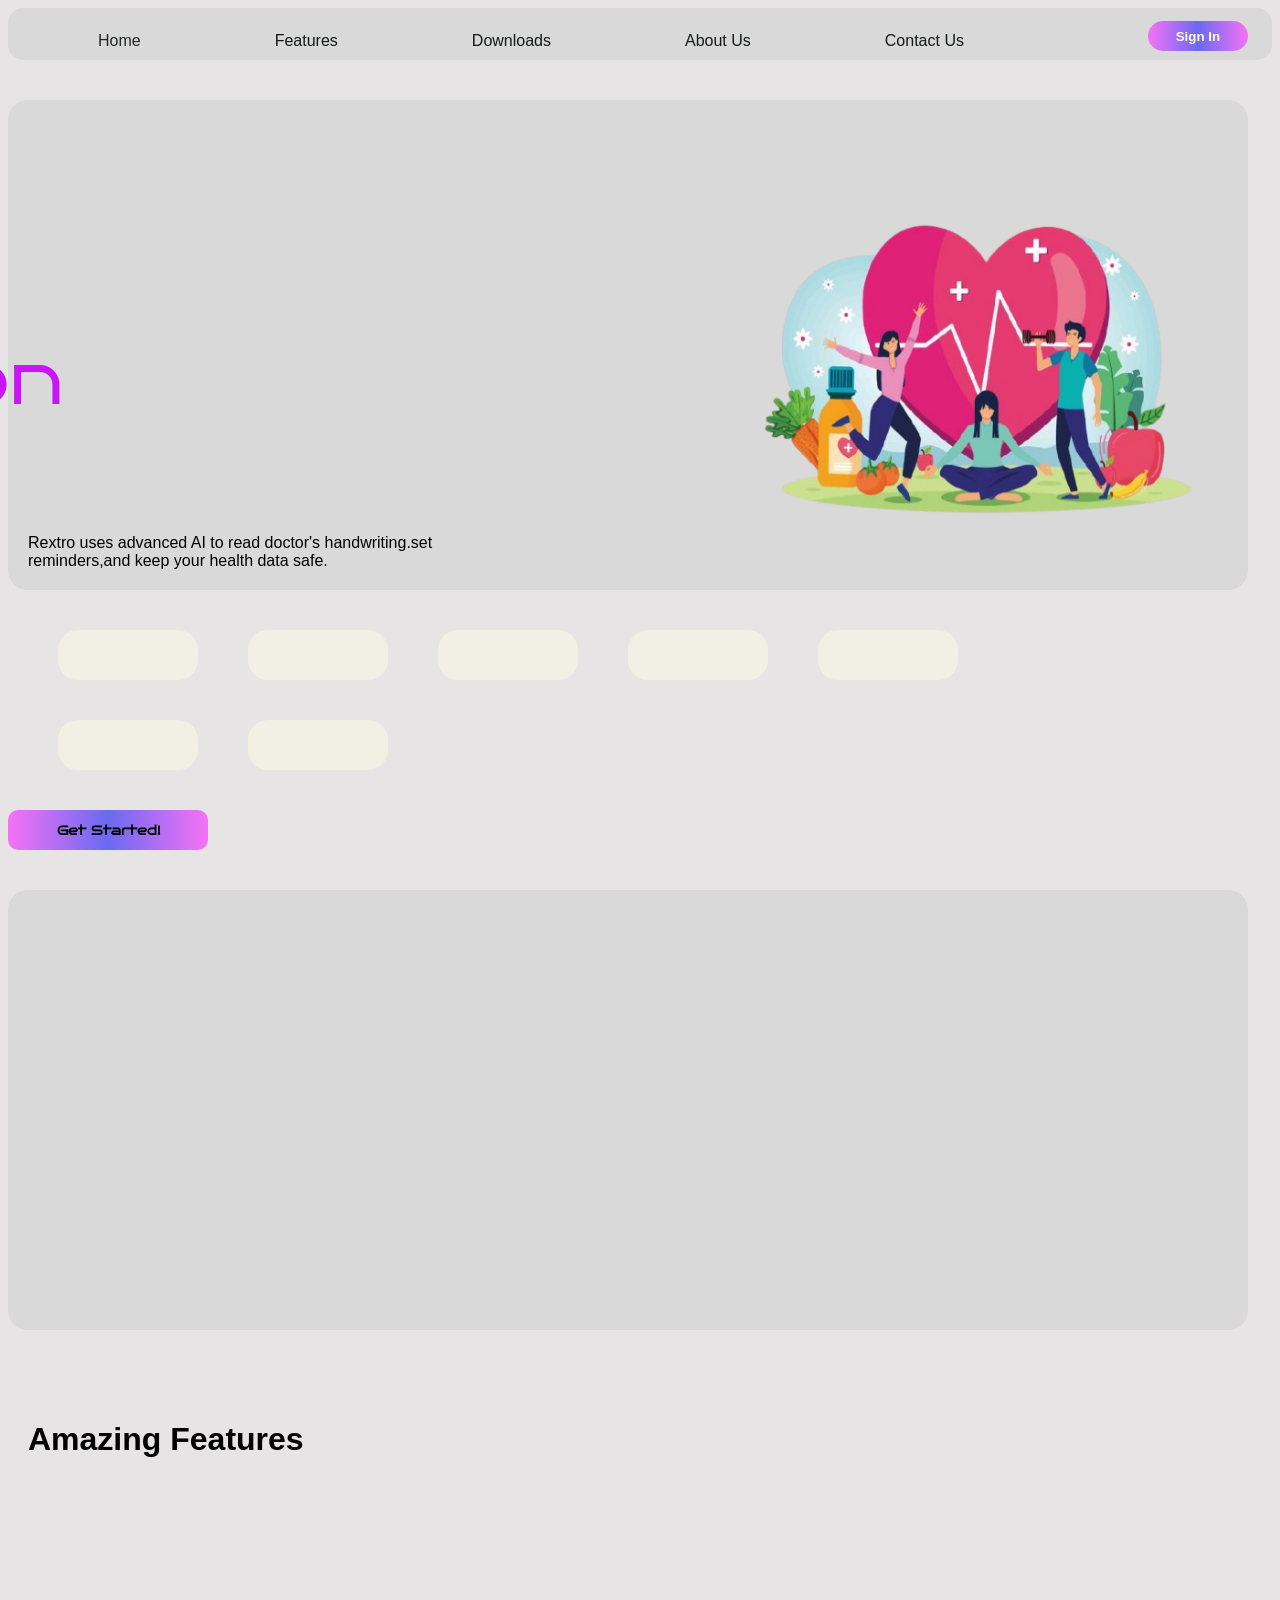
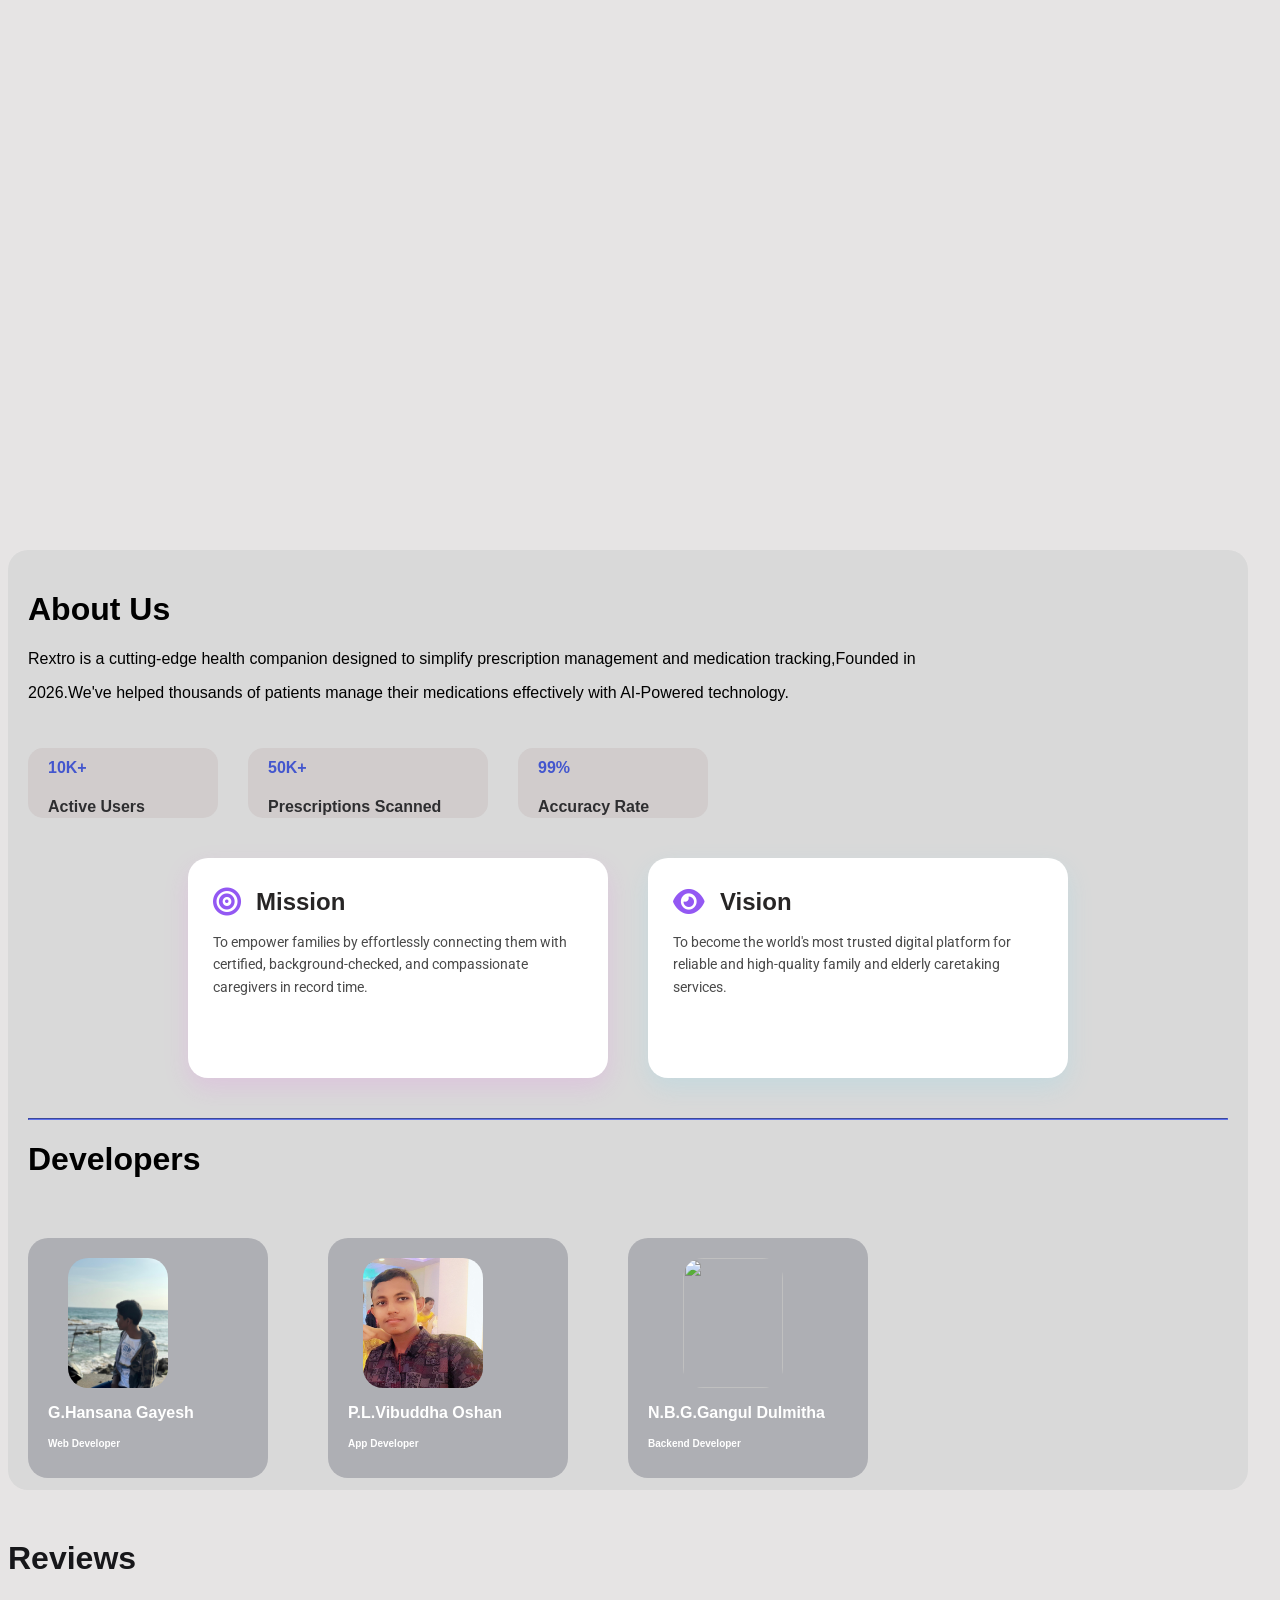
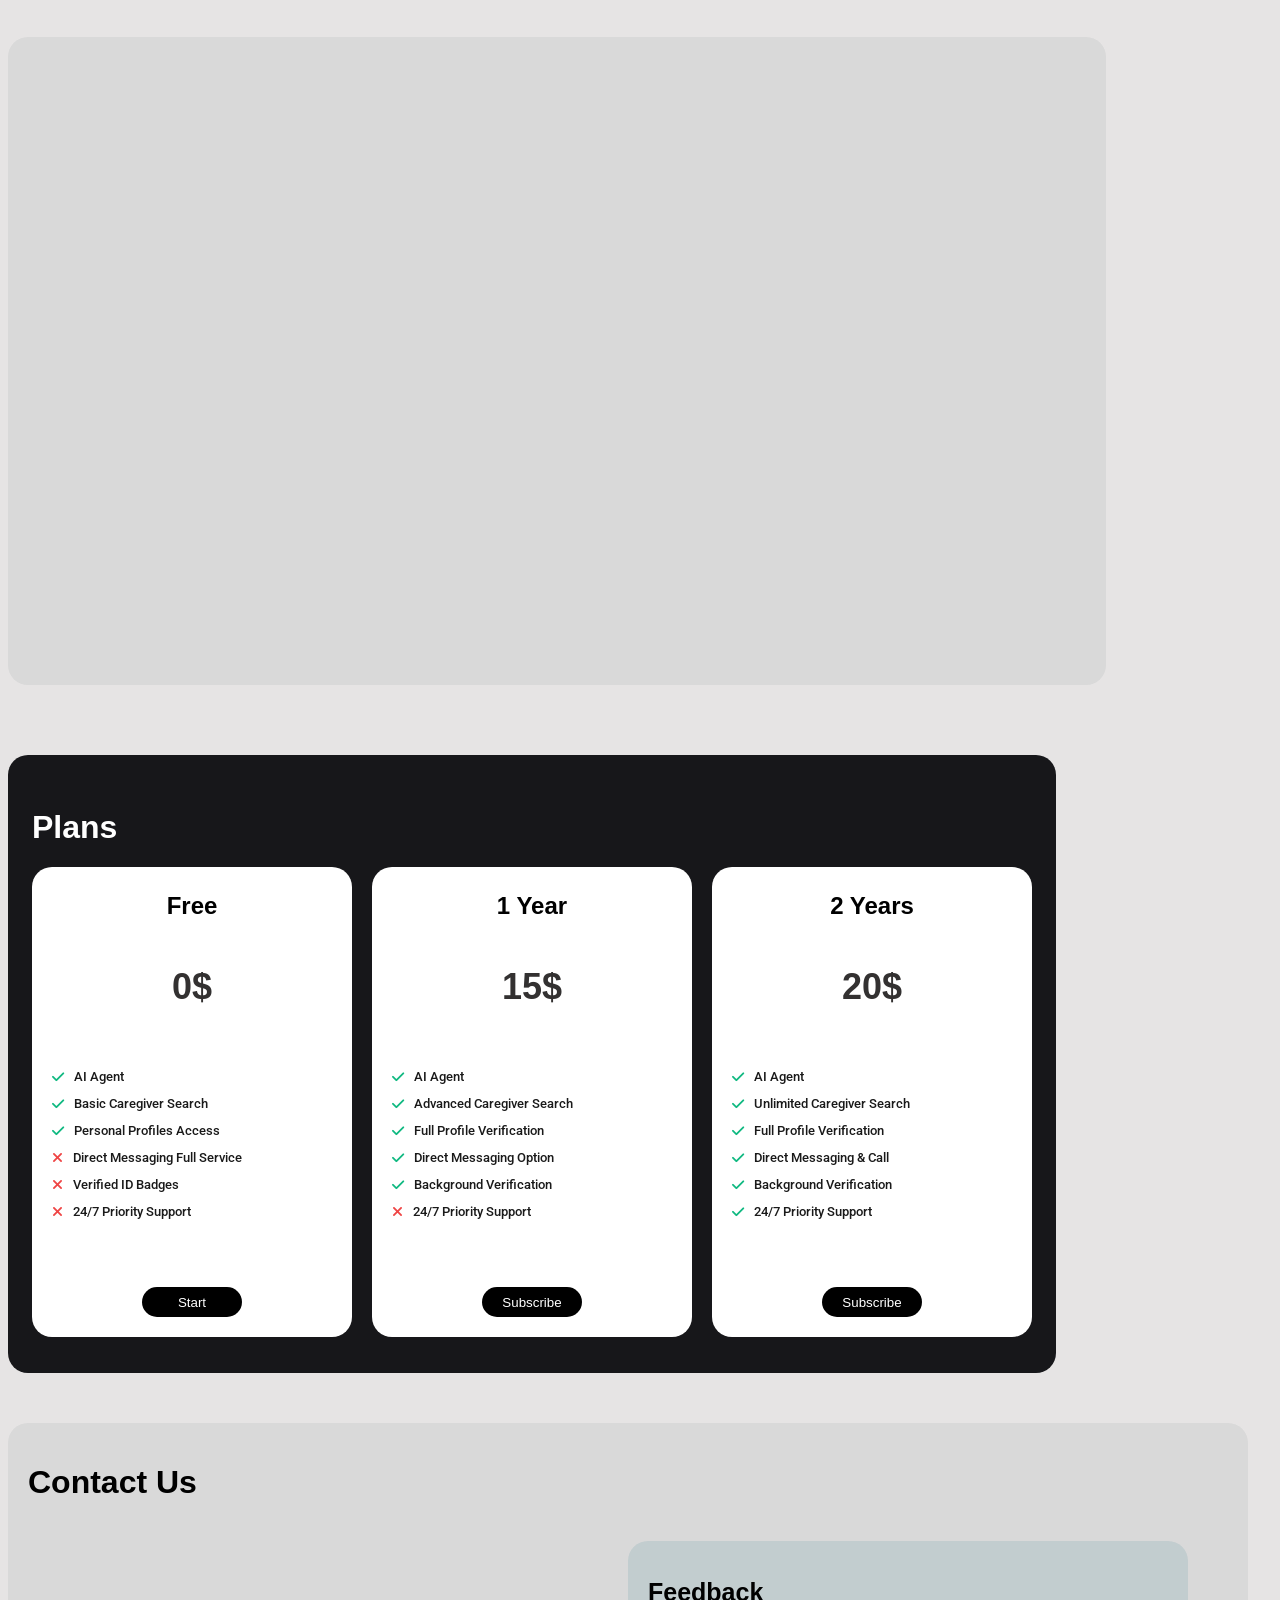
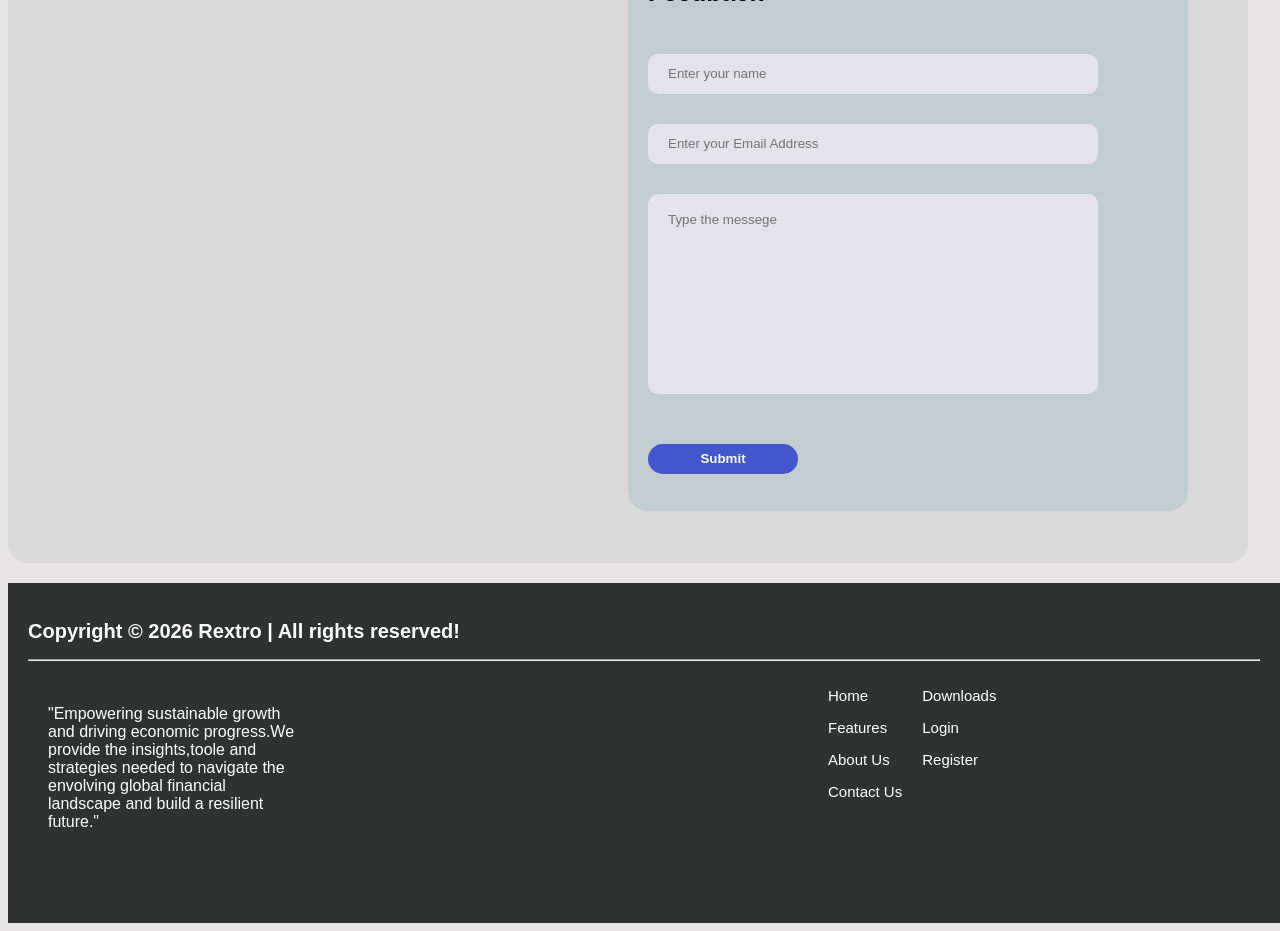
==== index.html @ 8ccaab75 "Add files via upload" ====
<html>
    <head>
        <link rel="preconnect" href="https://fonts.googleapis.com">
<link rel="preconnect" href="https://fonts.gstatic.com" crossorigin>
<link href="https://fonts.googleapis.com/css2?family=Bruno+Ace&display=swap" rel="stylesheet">
  <link href="https://fonts.googleapis.com/css2?family=Bruno+Ace&display=swap" rel="stylesheet">
    <link href="https://fonts.googleapis.com/css2?family=Oswald:wght@400;500;700&family=Roboto:wght@300;400;500;700&display=swap" rel="stylesheet">
    <link rel="stylesheet" href="https://cdnjs.cloudflare.com/ajax/libs/font-awesome/6.4.0/css/all.min.css">
        <link rel="stylesheet" href="style.css">
        <title>
            Rextro-Smart Health Companion
        </title>
        <body>
            <nav class="nav">
                <ul>
                    <a href="#" class="linki">Home</a>
                    <a href="#" class="link">Features</a>
                    <a href="#" class="link">Downloads</a>
                    <a href="#" class="link">About Us</a>
                    <a href="#" class="link">Contact Us</a>
                    <button class="btn">Sign In</button>
                </ul>
            </nav>
            <div class="bordiv">
            <div class="newdiv">
                <div class="textdiv">
                <h1 class="bruno"> Scan Your <span class="bruno-ace-regular">Prescription</span> Instantly!</h1>
                </div>
                
                <div class="underbruno">
                <p class="underbrunotxt">Rextro uses advanced AI to read doctor's handwriting.set reminders,and keep your health data safe.</p>
                </div>
                <img class="img"src="hero.png"></img>
            </div>
            </div>
            <div class="heropaddings1">
            <div class="pad1">
            </div>
            <div class="pad2">
            </div>
            <div class="pad3">
            </div>
            <div class="pad4">
            </div>
            <div class="pad5">
            </div>
            </div>
            <div class="heropaddings2">
            <div class="pad6">
            </div>
            <div class="pad7">
            </div>
            </div>
            <div class="getst">
                <button class="getbtn">Get Started!</button>
            </div>
            <div class="imgcarasoul">

            </div>
            <div class="amazingfeatures">
                <div class="amafh">
                <h1 class="amaf">Amazing Features</h1>
                </div>
<div class="leo1">
</div>
            </div>
            <div class="Aboutus">
                <div class="bout">
                <h1 class="about">About Us</h1>
                </div>
<div class="para">
    <p class="paraga">Rextro is a cutting-edge health companion designed to simplify prescription management and medication tracking,Founded in <p class="paragi">2026.We've helped thousands of patients manage their medications effectively with AI-Powered technology.</p></p>
</div>

<div class="seens">
<div class="seen1">
<p class="tenk">10K+</p>
<p class="actu">Active Users</p>
</div>
<div class="seen2">
<p class="tenk">50K+</p>
<p class="actu">Prescriptions Scanned</p>
</div>
<div class="seen3">
<p class="tenk">99%</p>
<p class="actu">Accuracy Rate</p>
</div>
</div>
 <div class="misandvis">
            <div class="mission">
                <div class="vsec">
                    <i class="fa-solid fa-bullseye mvis"></i>
                    <h2 class="misttxt">Mission</h2>
                </div>
                <p class="mdesc">To empower families by effortlessly connecting them with certified, background-checked, and compassionate caregivers in record time.</p>
            </div>
            <div class="vision">
                <div class="vsec">
                    <i class="fa-solid fa-eye mvis"></i>
                    <h2 class="visttxt">Vision</h2>
                </div>
                <p class="mdesc">To become the world's most trusted digital platform for reliable and high-quality family and elderly caretaking services.</p>
            </div>
        </div>
<hr class="hr">
<h1 class="developers">Developers</h1>
<div class="all">
<div class="dev1">

    <div class="divm1">
<img src="m2.jpg" class="mask1"></img>
<p class="p1">G.Hansana Gayesh</p>
<div class="subdiv">
<p class="p2">Web Developer</p>
</div>
    </div>

</div>

<div class="dev2">
        <div class="divm1">
<img src="m1.jpg" class="mask2"></img>
<p class="p1">P.L.Vibuddha Oshan</p>
<div class="subdiv">
<p class="p2">App Developer</p>
</div>
    </div>
</div>

<div class="dev3">
        <div class="divm1">
<img src="m3.jpg" class="mask3"></img>
<p class="p1">N.B.G.Gangul Dulmitha</p>
<div class="subdiv">
<p class="p2">Backend Developer</p>
</div>
    </div>
</div>
</div>

            </div>
              <h1 class="revtxt">Reviews</h1>
        <div class="reviewbox">

        </div>

        <div class="packagebox">
            <h1 class="plans">Plans</h1>
            <div class="divla">
                <div class="freediv">
                    <h2 class="ftxt">Free</h2>
                    <h3 class="doller">0$</h3>
                    <ul class="plist">
                     <li class="pitem"><i class="fa-solid fa-check flic okic"></i> AI Agent</li>
                        <li class="pitem"><i class="fa-solid fa-check flic okic"></i> Basic Caregiver Search</li>
                        <li class="pitem"><i class="fa-solid fa-check flic okic"></i> Personal Profiles Access</li>
                        <li class="pitem"><i class="fa-solid fa-xmark flic noic"></i> Direct Messaging Full Service</li>
                        <li class="pitem"><i class="fa-solid fa-xmark flic noic"></i> Verified ID Badges</li>
                        <li class="pitem"><i class="fa-solid fa-xmark flic noic"></i> 24/7 Priority Support</li>
                    </ul>
                    <div class="subbtdiv">
                        <button class="subscribe">Start</button>
                    </div>
                </div>

                <div class="freediv">
                    <h2 class="ftxt">1 Year</h2>
                    <h3 class="doller">15$</h3>
                    <ul class="plist">
                     <li class="pitem"><i class="fa-solid fa-check flic okic"></i> AI Agent</li>
                        <li class="pitem"><i class="fa-solid fa-check flic okic"></i> Advanced Caregiver Search</li>
                        <li class="pitem"><i class="fa-solid fa-check flic okic"></i> Full Profile Verification</li>
                        <li class="pitem"><i class="fa-solid fa-check flic okic"></i> Direct Messaging Option</li>
                        <li class="pitem"><i class="fa-solid fa-check flic okic"></i> Background Verification</li>
                        <li class="pitem"><i class="fa-solid fa-xmark flic noic"></i> 24/7 Priority Support</li>
                    </ul>
                    <div class="subbtdiv">
                        <button class="subscribe">Subscribe</button>
                    </div>
                </div>

                <div class="freediv">
                    <h2 class="ftxt">2 Years</h2>
                    <h3 class="doller">20$</h3>
                    <ul class="plist">
                     <li class="pitem"><i class="fa-solid fa-check flic okic"></i> AI Agent</li>
                        <li class="pitem"><i class="fa-solid fa-check flic okic"></i> Unlimited Caregiver Search</li>
                        <li class="pitem"><i class="fa-solid fa-check flic okic"></i> Full Profile Verification</li>
                        <li class="pitem"><i class="fa-solid fa-check flic okic"></i> Direct Messaging & Call</li>
                        <li class="pitem"><i class="fa-solid fa-check flic okic"></i> Background Verification</li>
                        <li class="pitem"><i class="fa-solid fa-check flic okic"></i> 24/7 Priority Support</li>
                    </ul>
                    <div class="subbtdiv">
                        <button class="subscribe">Subscribe</button>
                    </div>
                </div>
            </div>
        </div>
            <div class="contacts">
<h1 class="cont">Contact Us</h1>
<div class="feedback">
    <h1 class="fd">Feedback</h1>

<div class="inps">
    <div class="inp1div">
<input placeholder="Enter your name" type="name" class="inp1"></input>
    </div>
        <div class="inp1div">
<input placeholder="Enter your Email Address" type="email" class="inp1"></input>
    </div>
        <div class="inp2div">
<input placeholder="Type the messege" type="name" class="inp2"></input>
    </div>
    <div class="submitdiv">
    <button class="submit"type="submit">Submit</button>
    </div>
</div>
</div>


            </div>
            <div class="footer">

    <div class="copy">
        <h2 class="none">Copyright &copy; 2026 Rextro | All rights reserved!</h2>
    </div>
    <hr class="hr2"></hr>
    <div class="underhr">
        <p class="lolp">"Empowering sustainable growth and driving economic progress.We provide the insights,toole and strategies needed to navigate the envolving global financial landscape and build a resilient future."</p>
    </div>







    <div class="footlinks">
        <div class="sec1">
        <a href="#" class="l1">Home</a>
        <a href="#" class="l1">Features</a>
        <a href="#" class="l1">About Us</a>
        <a href="#" class="l1">Contact Us</a>
        </div>
        <div class="sec2">
        <a href="#" class="l1">Downloads</a>
        <a href="#" class="l1">Login</a>
        <a href="#" class="l1">Register</a>
        </div>
    </div>
</div>
        </body>
---- style.css ----
body{
    background-color:#E6E4E4;
}
.link{
    text-decoration: none;
    margin-right: 130px;
    color: rgb(22, 24, 24);
    font-weight: normal;
  font-family: "ABeeZee", sans-serif;
  font-weight: 400;
  font-style: normal;
      
}
.linki{
    text-decoration: none;
    margin-left: 50px;
    margin-right: 130px;
    color: rgb(36, 37, 37);
    font-weight: normal;
  font-family: "ABeeZee", sans-serif;
  font-weight: 400;
  font-style: normal;

    
}
.nav{
    background-color:#D9D9D9;
    height: 50px;
    padding-top: 2px;
    border-radius: 15px;

}
.btn{
    background: linear-gradient(to right,rgb(245, 114, 245),rgb(106, 106, 241),rgb(245, 114, 245));
    border: none;
    width: 100px;
    height: 30px;
    margin-left: 50px;
    color: white;
    font-weight: bolder;
   border-radius: 20px;
   position: relative;
   bottom: 5px;
   cursor: pointer;
}
.newdiv{
    padding: 20px;
    width: 1200px;
    height: 450px;
    background-color:#D9D9D9;
    place-items: center;
    margin-top: 40px;
    border-radius: 20px;
}
.bordiv{
    place-items: center;
}
.textdiv{
    width: 150px;
    position: relative;
    right: 500px;
}
.img{
    width:500px;
    height:450px;
    margin-left:700px;
position: relative;
bottom: 500px;
}
.bruno{
  font-family: "Bruno Ace", sans-serif;
  font-weight: 400;
  font-style: normal;
    font-size: 70px;
    color: rgb(31, 32, 32);
}
.bruno-ace-regular {
  font-family: "Bruno Ace", sans-serif;
  font-weight: 400;
  font-style: normal;
 color: rgb(202, 22, 247);
}
.underbruno{
    width: 500px;
    height: 50px;
    margin-right: 650px;
    margin-bottom: 40px;
}
.underbrunotxt{
  font-family: "AR One Sans", sans-serif;
  font-optical-sizing: auto;
  font-style : normal;
  font-variation-settings:
    "ARRR" 10;
    position: relative;
    bottom: 20px;
}

.pad1{
    padding: 20px;
    width: 100px;
    height: 10px;
    background-color: #F2F0E5;
    margin-top: 40px;
    margin-left:50px ;
    border-radius: 20px;
    place-items: center;
}
.pad2{
    padding: 20px;
    width: 100px;
    height: 10px;
    background-color: #F2F0E5;
    margin-top: 40px;
    margin-left:50px ;
    border-radius: 20px;
    place-items: center;
}
.pad3{
    padding: 20px;
    width: 100px;
    height: 10px;
    background-color: #F2F0E5;
    margin-top: 40px;
    margin-left:50px ;
    border-radius: 20px;
    place-items: center;
}
.pad4{
    padding: 20px;
    width: 100px;
    height: 10px;
    background-color: #F2F0E5;
    margin-top: 40px;
    margin-left:50px ;
    border-radius: 20px;
    place-items: center;
}
.pad5{
    padding: 20px;
    width: 100px;
    height: 10px;
    background-color: #F2F0E5;
    margin-top: 40px;
    margin-left:50px ;
    border-radius: 20px;
    place-items: center;
}
.pad6{
    padding: 20px;
    width: 100px;
    height: 10px;
    background-color: #F2F0E5;
    margin-top: 40px;
    margin-left:50px ;
    border-radius: 20px;
    place-items: center;
}
.pad7{
    padding: 20px;
    width: 100px;
    height: 10px;
    background-color: #F2F0E5;
    margin-top: 40px;
    margin-left:50px ;
    border-radius: 20px;
    place-items: center;
}
.heropaddings1{
    display: flex;
    flex-direction: row;
    place-self: center;
}
.heropaddings2{
    place-self: center;
    display: flex;
    flex-direction: row;
}
.getst{
    place-self: center;
}
.getbtn{
    font-family:"Bruno Ace", sans-serif;
    color: black;
    background: linear-gradient(to right,rgb(245, 114, 245),rgb(106, 106, 241),rgb(245, 114, 245));
    border: none;
    width: 200px;
    height: 40px;
    margin-top: 40px;
    border-radius: 10px;
    font-weight: bold;

}
.imgcarasoul{
    padding: 20px;
    width: 1200px;
    height:400px;
    background-color: #D9D9D9;
    border-radius: 20px;
    place-self: center;
    margin-top: 40px;
}
.amazingfeatures{
    padding:20px;
    width:1200px;
    height:680px;
    background-color: none;
    border-radius: 20px;
    place-self: center;
    margin-top: 50px;
}
.amaf{
  font-family: "Bebas Neue", sans-serif;
  font-weight: 400;
  font-style: normal;
  font-weight: bolder;
}
.amafh{
    place-self: center;
}
.f1{
width:430px;
height: 250px;
margin-bottom: 60px;
}
.f2{
width:430px;
height: 250px;
margin-bottom: 60px;
}
.f3{
width:430px;
height: 250px;
margin-bottom: 60px;
}
.f4{
width:430px;
height: 250px;
}
.f5{
width:430px;
height: 250px;
}
.f6{
width:430px;
height: 250px;
}
.leo1{
    place-self: center;
    display: flex;
    flex-direction: row;
}
.leo2{
    place-self: center;
    display: flex;
    flex-direction: row;
}
.AboutUs{
    padding: 20px;
    width: 1200px;
    height:900px;
    background-color: #D9D9D9;
    border-radius: 20px;
    margin-top: 50px;
    place-self: center;
}
.about{
  font-family: "Bebas Neue", sans-serif;
  font-weight: 400;
  font-style: normal;
  font-weight: bolder;
}
.bout{
    place-self: center;
    
}
.para{
    width: 900px;
    place-self: center;
}
.paraga{
      font-family: "AR One Sans", sans-serif;
  font-optical-sizing: auto;
  font-style : normal;
  font-variation-settings:
    "ARRR" 10;
}
.paragi{
    place-self: center;
          font-family: "AR One Sans", sans-serif;
  font-optical-sizing: auto;
  font-style : normal;
  font-variation-settings:
    "ARRR" 10;

}
.seen1{
    padding: 20px;
    width: 150px;
    height: 30px;
    background-color: #d1cccc;
    margin-top: 30px;
    border-radius: 15px;
}
.seen2{
    padding: 20px;
    width: 200px;
    height: 30px;
    background-color: #d1cccc;
    margin-top: 30px;
    border-radius: 15px;
}
.seen3{
    padding: 20px;
    width: 150px;
    height: 30px;
    background-color: #d1cccc;
    margin-top: 30px;
    border-radius: 15px;
}
.seens{
    place-self: center;
    display: flex;
    flex-direction: row;
    gap: 30px;
}
.tenk{
color: #4356cE;
  font-family: "Geologica", sans-serif;
  font-optical-sizing: auto;
  font-weight:bolder;
  place-self: center;
  position: relative;
  bottom: 25px;
}
.actu{
    color: #2e2e30;
  font-family: "Geologica", sans-serif;
  font-optical-sizing: auto;
  font-weight:bolder;
  place-self: center;
  position: relative;
  bottom: 20px;
}
.hr{
    margin-top: 40px;
    border-color: #5e71ec;
}
.developers{
    place-self: center;
        place-self: center;
          font-family: "AR One Sans", sans-serif;
  font-optical-sizing: auto;
  font-style : normal;
  font-variation-settings:
    "ARRR" 10;
}
.dev1{
    padding: 20px;
    width: 200px;
    height: 200px;
    background-color: #aeafb4 ;
    border-radius: 20px;
}
.dev2{
    padding: 20px;
    width: 200px;
    height: 200px;
    background-color: #aeafb4 ;
    border-radius: 20px;
}
.dev3{
    padding: 20px;
    width: 200px;
    height: 200px;
    background-color: #aeafb4 ;
    border-radius: 20px;
}
.all{
    gap: 60px;
    place-self: center;
    display: flex;
    flex-direction: row;
    margin-top: 60px;
}

.contacts{
    padding: 20px;
    width: 1200px;
    height: 700px;
    background-color: #D9D9D9;
    margin-top: 50px;
    place-self: center;
    border-radius: 20px;
}
.cont{
  font-family: "Bebas Neue", sans-serif;
  font-weight: 400;
  font-style: normal;
  font-weight: bolder;
  place-self: center;
}
.feedback{
    padding: 20px;
    width: 520px;
    height:530px;
    background-color: #c2cdcf;
    margin-top: 40px;
    margin-left: 600px;
    border-radius: 20px;
}
.fd{
    font-family: "Geologica", sans-serif;
  font-weight: 200;
  font-style: normal;
  font-weight: bolder;
  place-self: center;  
  font-size: 25px;
}
.inp1{
    border: none;
    width: 450px;
    height: 40px;
    background-color: #e3e3e9;
    border-radius: 10px;
    padding-left: 20px;
    margin-top: 30px;
}
.inp1div{
    place-self: center;
}
.inp2{
    border: none;
    width: 450px;
    height: 200px;
    background-color: #e3e3e9;
    border-radius: 10px;
    padding-left: 20px;
    margin-top: 30px;
    padding-bottom: 150px;
}
.inp2div{
    place-self: center;
}
.inps{
    gap: 30px;
}
.submit{
    background-color: #4356cE;
    border-radius: 20px;
    width: 150px;
    height: 30px;
    color: white;
    font-weight: bolder;
    place-self: center;
    border: none;
    cursor: pointer;
}
.submitdiv{
    place-self: center;
    margin-top:50px ;
}
.mask1{
    width: 100px;
    height: 130px;
    place-self: center;
    border-radius: 20px;
    margin-left: 20px;
}
.mask2{
    width: 120px;
    height: 130px;
    place-self: center;
    border-radius: 20px;
    margin-left: 15px;
}
.mask3{
    width: 100px;
    height: 130px;
    place-self: center;
    border-radius: 20px;
    margin-left: 35px;
}
.divm1{
    place-self: center;
}
.subdiv{
    place-self: center;
}
.p1{
      font-family: "Bebas Neue", sans-serif;
  font-weight: 400;
  font-style: normal;
  font-weight: bolder;
  place-self: center;
}
.p2{
      font-family: "Bebas Neue", sans-serif;
  font-weight: 400;
  font-style: normal;
  font-weight: bolder;
  place-self: center;
  font-size: 10px;
}
.footer{
    padding: 20px;
    width: 97.5%;
    margin-top: 20px;
    height: 300px;
    background-color: #303131;
    
}
.none{
    color: white;
      font-family: "Inter", sans-serif;
  font-optical-sizing: auto;
  font-weight: bold;
  font-size: 20px;
}
.all{
    font-style: italic;
        color: white;
      font-family: "Inter", sans-serif;
  font-optical-sizing: auto;
  font-weight: bold;
}
.copy{
    place-self: center;
}
.hr2{
    color: white;
}
.underhr{
    padding: 20px;
    width: 250px;
}
.lolp{
         font-family: "Inter", sans-serif;
  font-optical-sizing: auto;
  color: #FFFF; 

}
.footlinks{
    display: flex;
    flex-direction: row;
    gap: 20px;
    margin-left: 800px;
    position: relative;
    bottom: 180px;
}
.sec1{
    display: flex;
    flex-direction: column;
    gap: 15px;
}
.sec2{
    display: flex;
    flex-direction: column;
    gap: 15px;
}
.l1{
    color: #FFFF;
             font-family: "Inter", sans-serif;
  font-optical-sizing: auto;
  font-size: 15px;
  text-decoration: none;
}
.revtxt{
              font-family: "AR One Sans", sans-serif;
  font-optical-sizing: auto;
  font-style : normal;
  font-variation-settings:
    "ARRR" 10;
    color:rgb(23, 23, 26);
    place-self: center;
    margin-top: 50px;
}
.reviewbox{  
     padding: 20px;
    width: 1050px;
    height: 600px;
     background-color:#D9D9D9;
    place-self: center;
    border-radius: 20px;
       border: 4px solid transparent; 
           animation: rotateBorder 4s linear infinite;
           margin-top: 60px;
}
.packagebox{
    padding: 20px;
    width: 1000px;
    height: 570px;
    background-color: rgb(23, 23, 26); 
    place-self: center;
    border-radius: 20px;
    border: 4px solid transparent; 
    animation: rotateBorder 4s linear infinite;
    margin-top: 70px;
}
.plans{
                  font-family: "AR One Sans", sans-serif;
  font-optical-sizing: auto;
  font-style : normal;
  font-variation-settings:
    "ARRR" 10;
    color:  rgb(255, 255, 255);
    place-self: center;
    margin-top: 30px;
}
.freediv{
    padding: 20px;
    width: 300px;
    height: 430px;
    background-color:white;
    border-radius: 20px;
    display: flex;
    flex-direction: column;
    justify-content: space-between;
}
.divla{
    display: flex;
    flex-direction: row;
    gap: 20px;
}
.ftxt{
    place-self: center;
    color: black;
                      font-family: "Antonio", sans-serif;
  font-optical-sizing: auto;
  font-style : normal;
  font-variation-settings:
    "ARRR" 10;
    margin: 5px 0;
}
.doller{
        place-self: center;
    color: rgb(51, 49, 49);
                      font-family: "Antonio", sans-serif;
  font-optical-sizing: auto;
  font-style : normal;
  font-variation-settings:
    "ARRR" 10;
    font-size: 36px;
    margin: 5px 0 15px 0;
}

/* --- New Short Classes (Max 4 chars) for Pricing Features --- */
.plist{
    list-style: none;
    padding: 0;
    margin: 10px 0;
}
.pitem{
    font-family: "Roboto", sans-serif;
    font-size: 13px;
    color: #1a1a1a;
    margin-bottom: 12px;
    display: flex;
    align-items: center;
    font-weight: 500;
}
.flic{
    margin-right: 10px;
    font-size: 14px;
}
.okic{
    color: #10b981;
}
.noic{
    color: #ef4444;
}

.subscribe{
    background-color: black;
    border-radius: 20px;
    width: 100px;
    height: 30px;
    border: none;
    color: white;
    cursor: pointer;
    font-family: "Antonio", sans-serif;
  font-optical-sizing: auto;
  font-style : normal;
  font-variation-settings:
    "ARRR" 10;
}
.subbtdiv{
    place-self: center;
    margin-top: 10px;
}
.misttxt{
          font-family: "AR One Sans", sans-serif;
  font-optical-sizing: auto;
  font-style : normal;
  font-variation-settings:
    "ARRR" 10;
    color:  rgb(39, 37, 37);
    margin: 0;
}
.misandvis{
    place-self: center;
    margin-top: 40px;
    display: flex;
    flex-direction: row;
    gap: 40px;
    justify-content: center;
}
.mission{
    padding: 30px 25px;
    width: 420px;
    min-height: 220px;
    background-color: white;
    border-radius: 20px;
    box-shadow: 0 10px 25px rgba(235, 122, 233, 0.2);
    box-sizing: border-box;
}
.vision{
    padding: 30px 25px;
    width: 420px;
    min-height: 220px;
    background-color: white;
    border-radius: 20px;
    box-shadow: 0 10px 25px rgba(118, 218, 243, 0.2);
    box-sizing: border-box;
}
.visttxt{
          font-family: "AR One Sans", sans-serif;
  font-optical-sizing: auto;
  font-style : normal;
  font-variation-settings:
    "ARRR" 10;
    color: rgb(39, 37, 37);
    margin: 0;
}

/* --- New Short Classes (Max 4 chars) for Mission/Vision --- */
.vsec{
    display: flex;
    align-items: center;
    gap: 15px;
    margin-bottom: 15px;
}
.mvis{
    font-size: 28px;
    color: #9358f3;
}
.mdesc{
    font-family: "Roboto", sans-serif;
    color: #4a4a4a;
    font-size: 14px;
    line-height: 1.6;
    margin: 0;
}
.mainc {
    display: flex;
    justify-content: center;
    align-items: center;
    min-height: 80vh;
    padding: 20px;
}

.logc, .regc {
    background: #ffffff;
    padding: 40px;
    width: 400px;
    border-radius: 20px;
    box-shadow: 0 10px 30px rgba(0,0,0,0.1);
    text-align: center;
}

.titl {
    font-family: "Bruno Ace", sans-serif;
    font-size: 28px;
    color: #222;
    margin-bottom: 5px;
}

.subt {
    font-family: "Roboto", sans-serif;
    color: #666;
    margin-bottom: 25px;
    font-size: 14px;
}

.inpg {
    display: flex;
    align-items: center;
    background: #f0f2f5;
    border-radius: 10px;
    margin-bottom: 15px;
    padding: 0 15px;
    border: 1px solid #ddd;
}

.ico {
    color: #888;
    margin-right: 10px;
    font-size: 14px;
}

.inpg input {
    width: 100%;
    padding: 12px 0;
    border: none;
    background: transparent;
    outline: none;
    font-family: "Roboto", sans-serif;
    font-size: 14px;
}

.lbtn, .rbtn {
    width: 100%;
    background: linear-gradient(to right, rgb(245, 114, 245), rgb(106, 106, 241));
    border: none;
    padding: 12px;
    color: white;
    font-weight: bold;
    border-radius: 20px;
    cursor: pointer;
    font-size: 16px;
    margin-top: 10px;
}

.divr {
    margin-top: 15px;
    font-family: "Roboto", sans-serif;
    font-size: 14px;
}

.lnk {
    color: rgb(106, 106, 241);
    text-decoration: none;
    font-weight: bold;
}

.orln {
    display: flex;
    align-items: center;
    margin: 20px 0;
    color: #888;
    font-size: 14px;
}

.orln hr {
    flex: 1;
    border: 0;
    border-top: 1px solid #ddd;
}

.orln span {
    padding: 0 10px;
}

.socb {
    display: flex;
    flex-direction: column;
    gap: 10px;
}

.sbtn {
    width: 100%;
    padding: 10px;
    border: 1px solid #ddd;
    border-radius: 20px;
    background: white;
    cursor: pointer;
    font-weight: bold;
    font-family: "Roboto", sans-serif;
    display: flex;
    align-items: center;
    justify-content: center;
    gap: 10px;
    transition: 0.3s;
}

.sbtn:hover {
    background: #f5f5f5;
}

.sbtn i {
    font-size: 18px;
}
/* ========================================= */
/* RESPONSIVE NAVIGATION & MOBILE STYLES */
/* ========================================= */
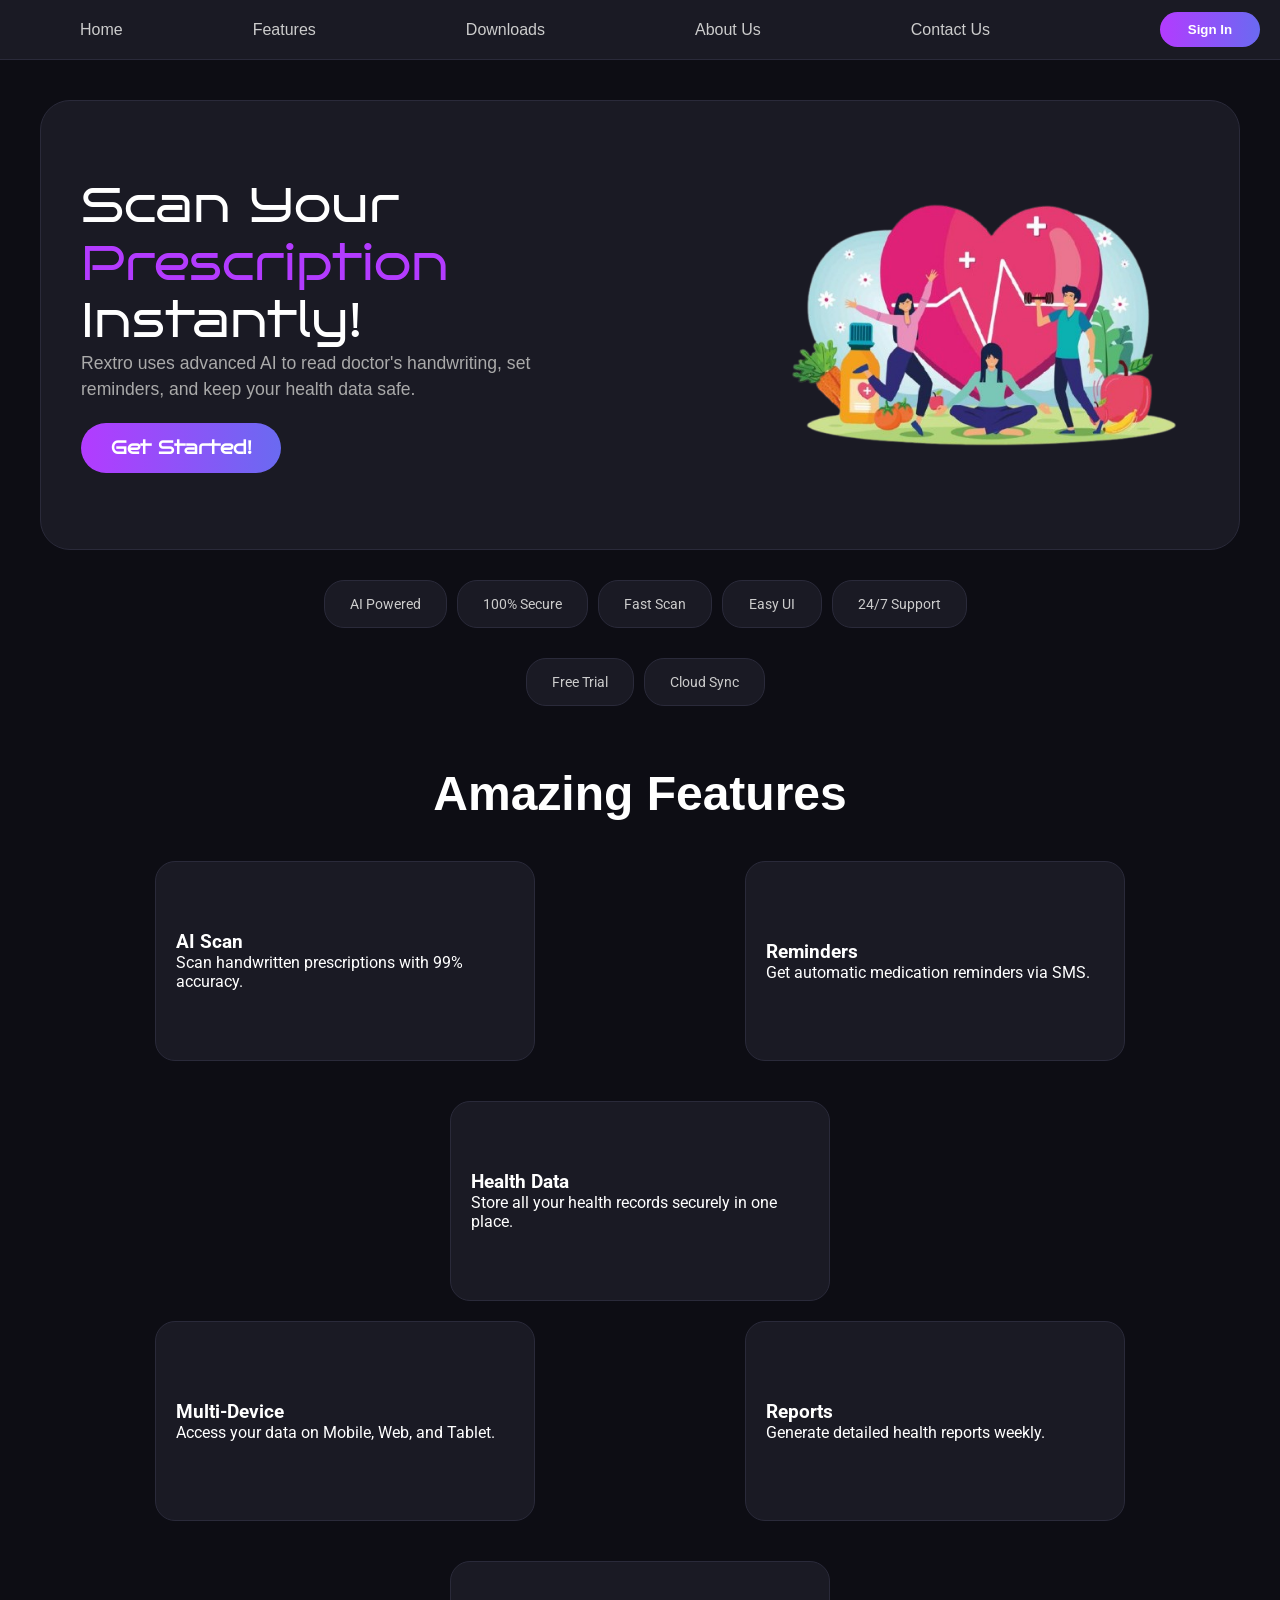
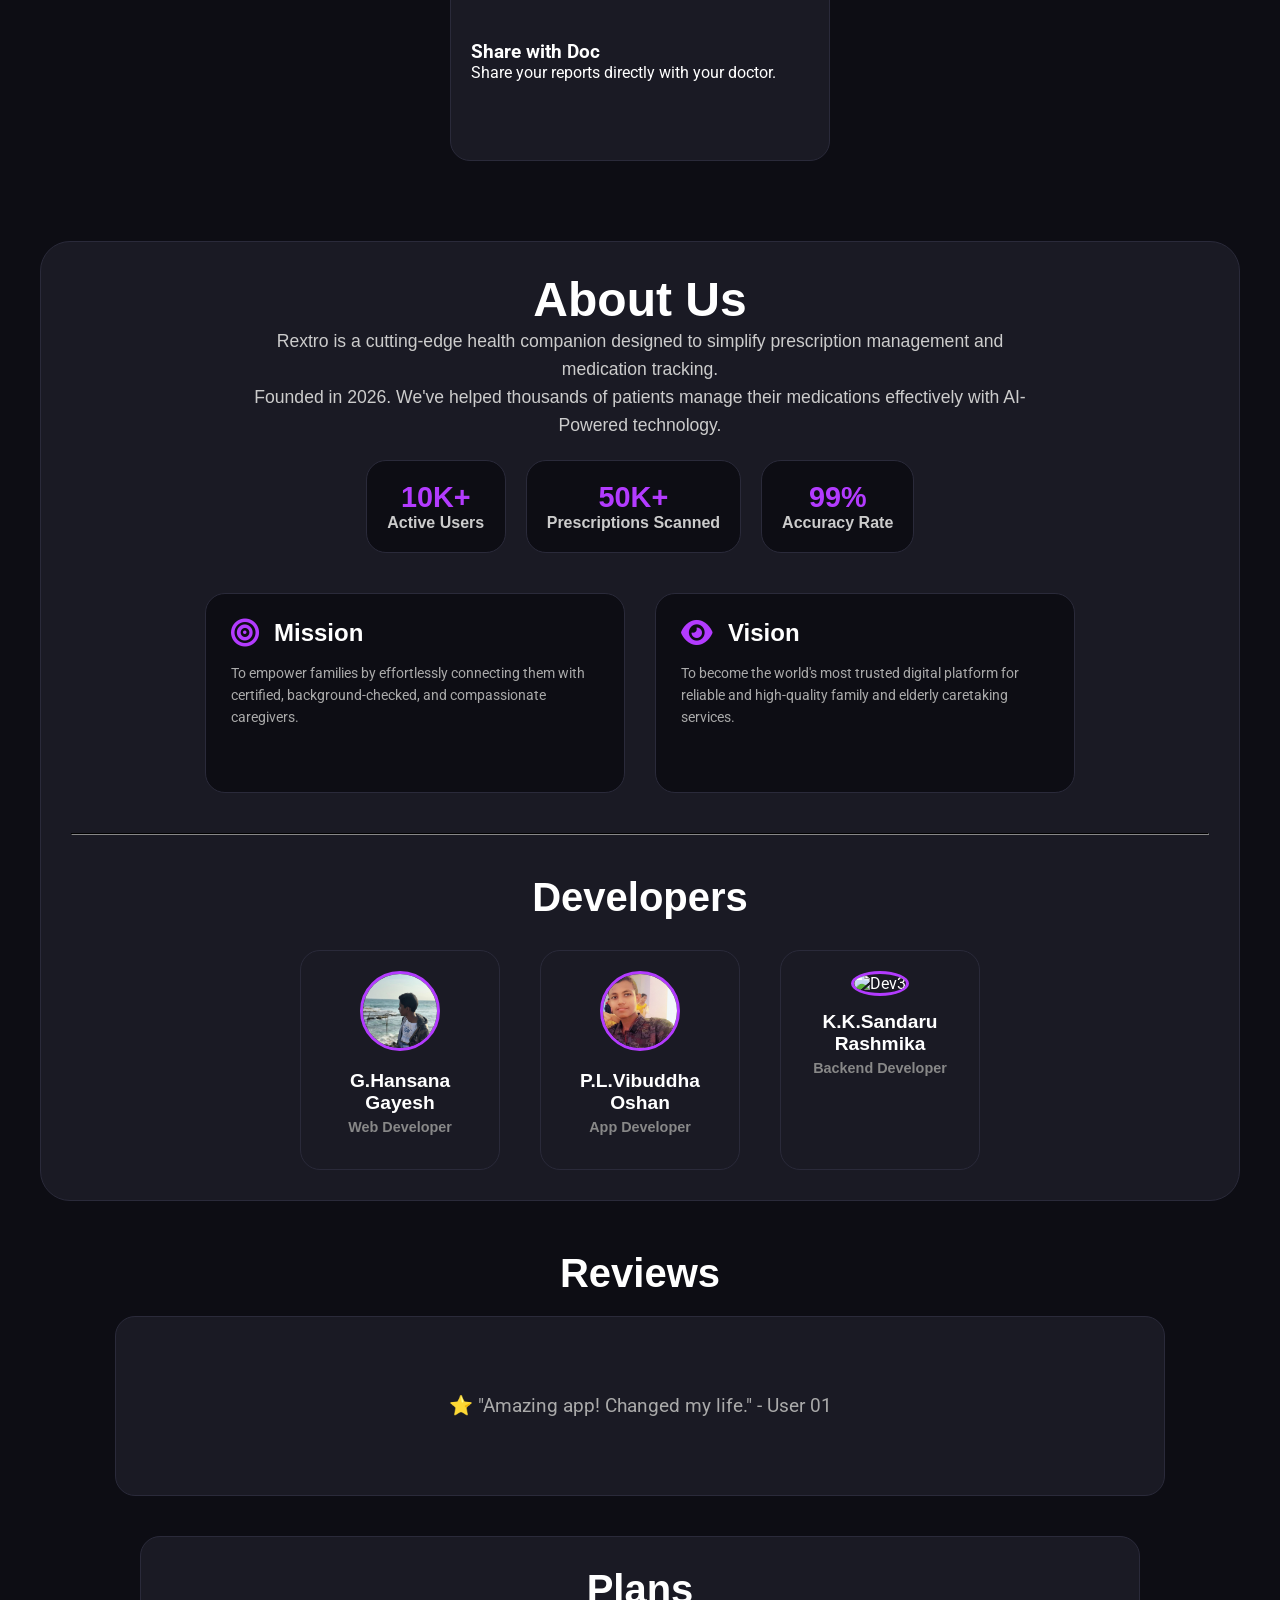
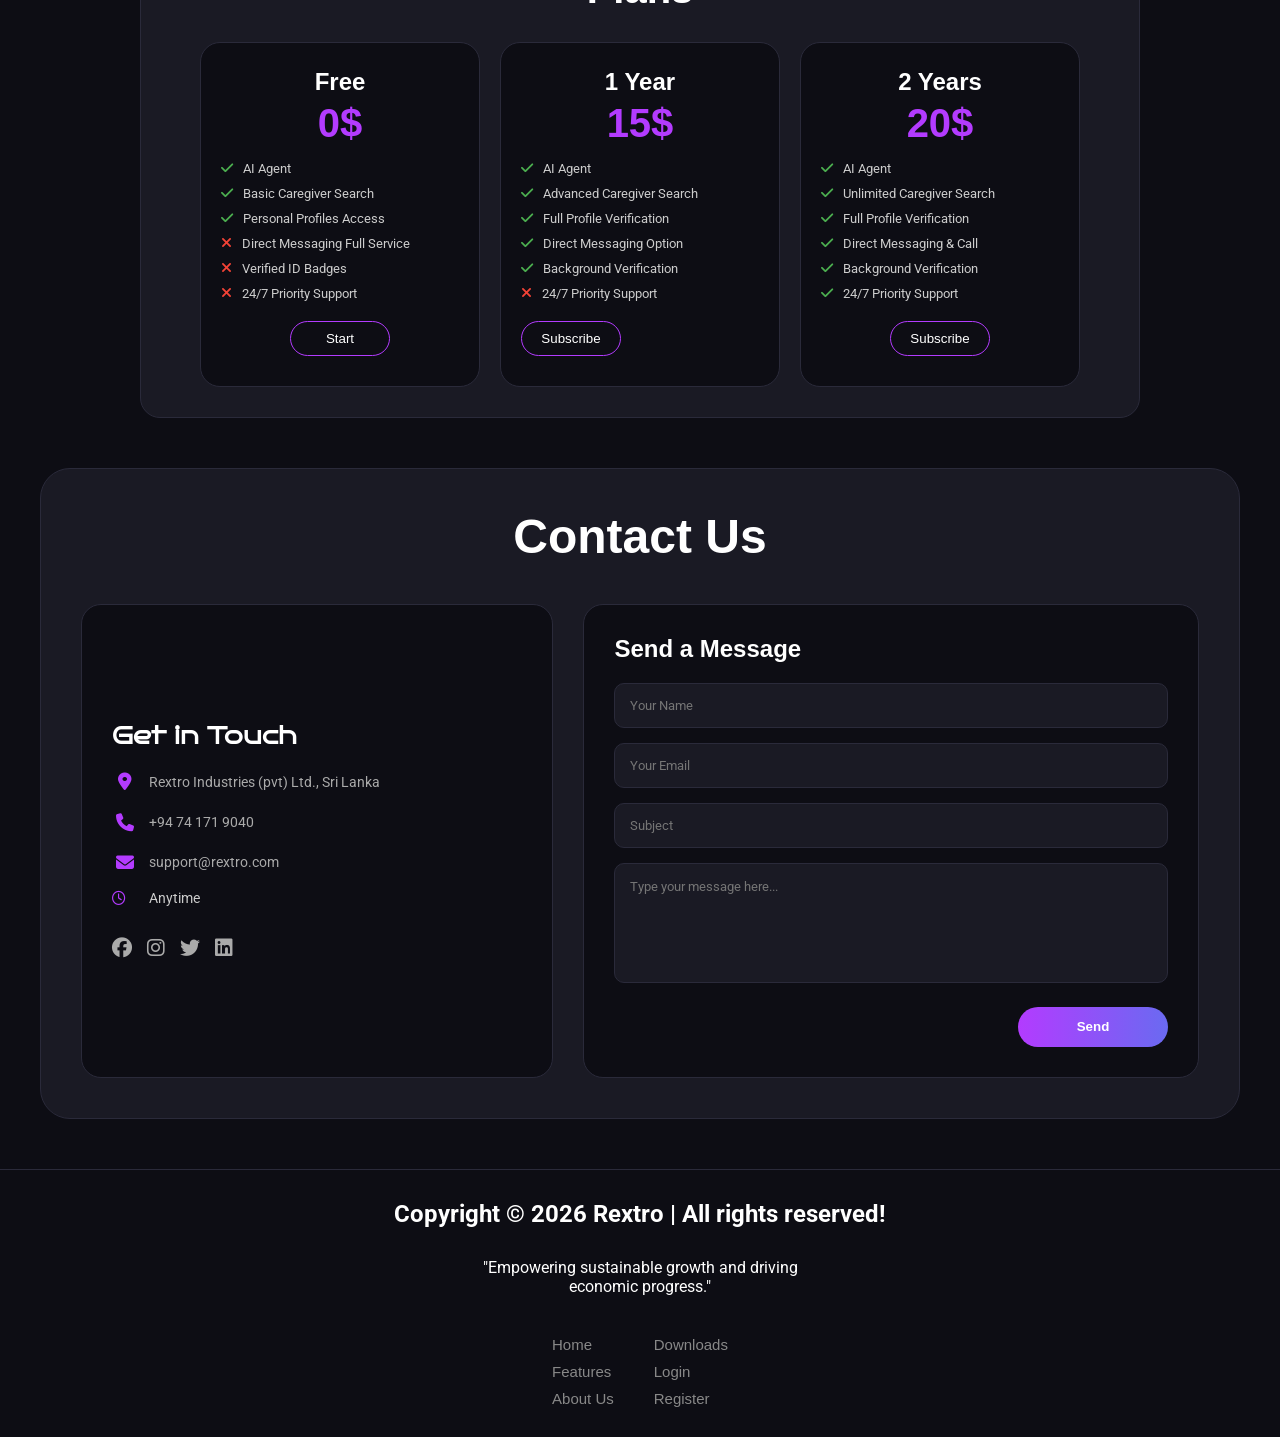
==== commit 624fff9c: "Add files via upload" ====
--- a/index.html
+++ b/index.html
@@ -1,252 +1,243 @@
-<html>
-    <head>
-        <link rel="preconnect" href="https://fonts.googleapis.com">
-<link rel="preconnect" href="https://fonts.gstatic.com" crossorigin>
-<link href="https://fonts.googleapis.com/css2?family=Bruno+Ace&display=swap" rel="stylesheet">
-  <link href="https://fonts.googleapis.com/css2?family=Bruno+Ace&display=swap" rel="stylesheet">
+<!DOCTYPE html>
+<html lang="en">
+<head>
+    <meta charset="UTF-8">
+    <meta name="viewport" content="width=device-width, initial-scale=1.0">
+    <title>Rextro - Smart Health Companion</title>
+    <link rel="preconnect" href="https://fonts.googleapis.com">
+    <link rel="preconnect" href="https://fonts.gstatic.com" crossorigin>
+    <link href="https://fonts.googleapis.com/css2?family=Bruno+Ace&display=swap" rel="stylesheet">
     <link href="https://fonts.googleapis.com/css2?family=Oswald:wght@400;500;700&family=Roboto:wght@300;400;500;700&display=swap" rel="stylesheet">
     <link rel="stylesheet" href="https://cdnjs.cloudflare.com/ajax/libs/font-awesome/6.4.0/css/all.min.css">
-        <link rel="stylesheet" href="style.css">
-        <title>
-            Rextro-Smart Health Companion
-        </title>
-        <body>
-            <nav class="nav">
-                <ul>
-                    <a href="#" class="linki">Home</a>
-                    <a href="#" class="link">Features</a>
-                    <a href="#" class="link">Downloads</a>
-                    <a href="#" class="link">About Us</a>
-                    <a href="#" class="link">Contact Us</a>
-                    <button class="btn">Sign In</button>
-                </ul>
-            </nav>
-            <div class="bordiv">
-            <div class="newdiv">
-                <div class="textdiv">
-                <h1 class="bruno"> Scan Your <span class="bruno-ace-regular">Prescription</span> Instantly!</h1>
-                </div>
-                
+    <link rel="stylesheet" href="style.css">
+</head>
+<body>
+    <!-- Nav -->
+    <nav class="nav">
+        <ul>
+            <a href="index.html" class="linki">Home</a>
+            <a href="#" class="link">Features</a>
+            <a href="#" class="link">Downloads</a>
+            <a href="#" class="link">About Us</a>
+            <a href="#" class="link">Contact Us</a>
+            <button class="btn" onclick="window.location.href='login.html'">Sign In</button>
+        </ul>
+    </nav>
+
+    <!-- Hero -->
+    <div class="bordiv">
+        <div class="newdiv">
+            <div class="textdiv">
+                <h1 class="bruno">Scan Your <span class="bruno-ace-regular">Prescription</span> Instantly!</h1>
                 <div class="underbruno">
-                <p class="underbrunotxt">Rextro uses advanced AI to read doctor's handwriting.set reminders,and keep your health data safe.</p>
-                </div>
-                <img class="img"src="hero.png"></img>
-            </div>
-            </div>
-            <div class="heropaddings1">
-            <div class="pad1">
-            </div>
-            <div class="pad2">
-            </div>
-            <div class="pad3">
-            </div>
-            <div class="pad4">
-            </div>
-            <div class="pad5">
-            </div>
-            </div>
-            <div class="heropaddings2">
-            <div class="pad6">
-            </div>
-            <div class="pad7">
-            </div>
-            </div>
-            <div class="getst">
+                    <p class="underbrunotxt">Rextro uses advanced AI to read doctor's handwriting, set reminders, and keep your health data safe.</p>
+                </div>
+                <a href="login.html">
                 <button class="getbtn">Get Started!</button>
-            </div>
-            <div class="imgcarasoul">
-
-            </div>
-            <div class="amazingfeatures">
-                <div class="amafh">
-                <h1 class="amaf">Amazing Features</h1>
-                </div>
-<div class="leo1">
-</div>
-            </div>
-            <div class="Aboutus">
-                <div class="bout">
-                <h1 class="about">About Us</h1>
-                </div>
-<div class="para">
-    <p class="paraga">Rextro is a cutting-edge health companion designed to simplify prescription management and medication tracking,Founded in <p class="paragi">2026.We've helped thousands of patients manage their medications effectively with AI-Powered technology.</p></p>
-</div>
-
-<div class="seens">
-<div class="seen1">
-<p class="tenk">10K+</p>
-<p class="actu">Active Users</p>
-</div>
-<div class="seen2">
-<p class="tenk">50K+</p>
-<p class="actu">Prescriptions Scanned</p>
-</div>
-<div class="seen3">
-<p class="tenk">99%</p>
-<p class="actu">Accuracy Rate</p>
-</div>
-</div>
- <div class="misandvis">
+                </a>
+            </div>
+            <img class="img" src="hero.png" alt="Hero Image">
+        </div>
+    </div>
+
+    <!-- Stats Pads -->
+    <div class="heropaddings1">
+        <div class="pad1">AI Powered</div>
+        <div class="pad2">100% Secure</div>
+        <div class="pad3">Fast Scan</div>
+        <div class="pad4">Easy UI</div>
+        <div class="pad5">24/7 Support</div>
+    </div>
+    <div class="heropaddings2">
+        <div class="pad6">Free Trial</div>
+        <div class="pad7">Cloud Sync</div>
+    </div>
+
+    <!-- Amazing Features -->
+    <div class="amazingfeatures">
+        <div class="amafh"><h1 class="amaf">Amazing Features</h1></div>
+        <div class="leo1">
+            <div class="f1"><h3>AI Scan</h3><p>Scan handwritten prescriptions with 99% accuracy.</p></div>
+            <div class="f2"><h3>Reminders</h3><p>Get automatic medication reminders via SMS.</p></div>
+            <div class="f3"><h3>Health Data</h3><p>Store all your health records securely in one place.</p></div>
+        </div>
+        <div class="leo2">
+            <div class="f4"><h3>Multi-Device</h3><p>Access your data on Mobile, Web, and Tablet.</p></div>
+            <div class="f5"><h3>Reports</h3><p>Generate detailed health reports weekly.</p></div>
+            <div class="f6"><h3>Share with Doc</h3><p>Share your reports directly with your doctor.</p></div>
+        </div>
+    </div>
+
+    <!-- About Us -->
+    <div class="AboutUs">
+        <div class="bout"><h1 class="about">About Us</h1></div>
+        <div class="para">
+            <p class="paraga">Rextro is a cutting-edge health companion designed to simplify prescription management and medication tracking.</p>
+            <p class="paragi">Founded in 2026. We've helped thousands of patients manage their medications effectively with AI-Powered technology.</p>
+        </div>
+        <div class="seens">
+            <div class="seen1"><p class="tenk">10K+</p><p class="actu">Active Users</p></div>
+            <div class="seen2"><p class="tenk">50K+</p><p class="actu">Prescriptions Scanned</p></div>
+            <div class="seen3"><p class="tenk">99%</p><p class="actu">Accuracy Rate</p></div>
+        </div>
+        
+        <!-- Mission & Vision -->
+        <div class="misandvis">
             <div class="mission">
-                <div class="vsec">
-                    <i class="fa-solid fa-bullseye mvis"></i>
-                    <h2 class="misttxt">Mission</h2>
-                </div>
-                <p class="mdesc">To empower families by effortlessly connecting them with certified, background-checked, and compassionate caregivers in record time.</p>
+                <div class="vsec"><i class="fa-solid fa-bullseye mvis"></i><h2 class="misttxt">Mission</h2></div>
+                <p class="mdesc">To empower families by effortlessly connecting them with certified, background-checked, and compassionate caregivers.</p>
             </div>
             <div class="vision">
-                <div class="vsec">
-                    <i class="fa-solid fa-eye mvis"></i>
-                    <h2 class="visttxt">Vision</h2>
-                </div>
+                <div class="vsec"><i class="fa-solid fa-eye mvis"></i><h2 class="visttxt">Vision</h2></div>
                 <p class="mdesc">To become the world's most trusted digital platform for reliable and high-quality family and elderly caretaking services.</p>
             </div>
         </div>
-<hr class="hr">
-<h1 class="developers">Developers</h1>
-<div class="all">
-<div class="dev1">
-
-    <div class="divm1">
-<img src="m2.jpg" class="mask1"></img>
-<p class="p1">G.Hansana Gayesh</p>
-<div class="subdiv">
-<p class="p2">Web Developer</p>
-</div>
-    </div>
-
-</div>
-
-<div class="dev2">
-        <div class="divm1">
-<img src="m1.jpg" class="mask2"></img>
-<p class="p1">P.L.Vibuddha Oshan</p>
-<div class="subdiv">
-<p class="p2">App Developer</p>
-</div>
-    </div>
-</div>
-
-<div class="dev3">
-        <div class="divm1">
-<img src="m3.jpg" class="mask3"></img>
-<p class="p1">N.B.G.Gangul Dulmitha</p>
-<div class="subdiv">
-<p class="p2">Backend Developer</p>
-</div>
-    </div>
-</div>
-</div>
-
-            </div>
-              <h1 class="revtxt">Reviews</h1>
-        <div class="reviewbox">
-
-        </div>
-
-        <div class="packagebox">
-            <h1 class="plans">Plans</h1>
-            <div class="divla">
-                <div class="freediv">
-                    <h2 class="ftxt">Free</h2>
-                    <h3 class="doller">0$</h3>
-                    <ul class="plist">
-                     <li class="pitem"><i class="fa-solid fa-check flic okic"></i> AI Agent</li>
+        
+        <hr style="border-color:#333; margin: 40px 0;">
+        
+        <!-- Developers -->
+        <h1 class="developers">Developers</h1>
+        <div class="all">
+            <div class="dev1">
+                <div class="divm1">
+                    <img src="m2.jpg" class="mask1" alt="Dev1">
+                    <p class="p1">G.Hansana Gayesh</p>
+                    <div class="subdiv"><p class="p2">Web Developer</p></div>
+                </div>
+            </div>
+            <div class="dev2">
+                <div class="divm1">
+                    <img src="m1.jpg" class="mask2" alt="Dev2">
+                    <p class="p1">P.L.Vibuddha Oshan</p>
+                    <div class="subdiv"><p class="p2">App Developer</p></div>
+                </div>
+            </div>
+            <div class="dev3">
+                <div class="divm1">
+                    <img src="m3.jpg" class="mask3" alt="Dev3">
+                    <p class="p1">K.K.Sandaru Rashmika</p>
+                    <div class="subdiv"><p class="p2">Backend Developer</p></div>
+                </div>
+            </div>
+        </div>
+    </div>
+
+    <!-- Reviews & Pricing -->
+    <h1 class="revtxt">Reviews</h1>
+    <div class="reviewbox">
+        <p>⭐ "Amazing app! Changed my life." - User 01</p>
+    </div>
+
+    <div class="packagebox">
+        <h1 class="plans">Plans</h1>
+        <div class="divla">
+            <div class="freediv">
+                <h2 class="ftxt">Free</h2>
+                <h3 class="doller">0$</h3>
+                <ul class="plist">
+                                     <li class="pitem"><i class="fa-solid fa-check flic okic"></i> AI Agent</li>
                         <li class="pitem"><i class="fa-solid fa-check flic okic"></i> Basic Caregiver Search</li>
                         <li class="pitem"><i class="fa-solid fa-check flic okic"></i> Personal Profiles Access</li>
                         <li class="pitem"><i class="fa-solid fa-xmark flic noic"></i> Direct Messaging Full Service</li>
                         <li class="pitem"><i class="fa-solid fa-xmark flic noic"></i> Verified ID Badges</li>
                         <li class="pitem"><i class="fa-solid fa-xmark flic noic"></i> 24/7 Priority Support</li>
-                    </ul>
-                    <div class="subbtdiv">
-                        <button class="subscribe">Start</button>
-                    </div>
-                </div>
-
-                <div class="freediv">
-                    <h2 class="ftxt">1 Year</h2>
-                    <h3 class="doller">15$</h3>
-                    <ul class="plist">
-                     <li class="pitem"><i class="fa-solid fa-check flic okic"></i> AI Agent</li>
+                </ul>
+                <button class="subscribe">Start</button>
+            </div>
+            <div class="freediv">
+                <h2 class="ftxt">1 Year</h2>
+                <h3 class="doller">15$</h3>
+                <ul class="plist">
+                  <li class="pitem"><i class="fa-solid fa-check flic okic"></i> AI Agent</li>
                         <li class="pitem"><i class="fa-solid fa-check flic okic"></i> Advanced Caregiver Search</li>
                         <li class="pitem"><i class="fa-solid fa-check flic okic"></i> Full Profile Verification</li>
                         <li class="pitem"><i class="fa-solid fa-check flic okic"></i> Direct Messaging Option</li>
                         <li class="pitem"><i class="fa-solid fa-check flic okic"></i> Background Verification</li>
                         <li class="pitem"><i class="fa-solid fa-xmark flic noic"></i> 24/7 Priority Support</li>
-                    </ul>
-                    <div class="subbtdiv">
-                        <button class="subscribe">Subscribe</button>
-                    </div>
-                </div>
-
-                <div class="freediv">
-                    <h2 class="ftxt">2 Years</h2>
-                    <h3 class="doller">20$</h3>
-                    <ul class="plist">
-                     <li class="pitem"><i class="fa-solid fa-check flic okic"></i> AI Agent</li>
+                <button class="subscribe">Subscribe</button>
+            </div>
+            <div class="freediv">
+                <h2 class="ftxt">2 Years</h2>
+                <h3 class="doller">20$</h3>
+                <ul class="plist">
+               <li class="pitem"><i class="fa-solid fa-check flic okic"></i> AI Agent</li>
                         <li class="pitem"><i class="fa-solid fa-check flic okic"></i> Unlimited Caregiver Search</li>
                         <li class="pitem"><i class="fa-solid fa-check flic okic"></i> Full Profile Verification</li>
                         <li class="pitem"><i class="fa-solid fa-check flic okic"></i> Direct Messaging & Call</li>
                         <li class="pitem"><i class="fa-solid fa-check flic okic"></i> Background Verification</li>
                         <li class="pitem"><i class="fa-solid fa-check flic okic"></i> 24/7 Priority Support</li>
-                    </ul>
-                    <div class="subbtdiv">
-                        <button class="subscribe">Subscribe</button>
+                </ul>
+                <button class="subscribe">Subscribe</button>
+            </div>
+        </div>
+    </div>
+
+    <!-- Contact Us -->
+    <!-- Contact Us (2 Columns) -->
+    <div class="contacts">
+        <h1 class="cont">Contact Us</h1>
+        <div class="conw">
+            <!-- Left Side: Info -->
+            <div class="conl">
+                <h3 class="infot">Get in Touch</h3>
+                <div class="infop">
+                    <i class="fa-solid fa-location-dot"></i>
+                    <span>Rextro Industries (pvt) Ltd., Sri Lanka</span>
+                </div>
+                <div class="infop">
+                    <i class="fa-solid fa-phone"></i>
+                    <span>+94 74 171 9040</span>
+                </div>
+                <div class="infop">
+                    <i class="fa-solid fa-envelope"></i>
+                    <span>support@rextro.com</span>
+                </div>
+                <div class="infol">
+                    <i class="fa-regular fa-clock"></i>
+                    <span>Anytime</span>
+                </div>
+                <div class="soci">
+                    <a href="#"><i class="fa-brands fa-facebook"></i></a>
+                    <a href="#"><i class="fa-brands fa-instagram"></i></a>
+                    <a href="#"><i class="fa-brands fa-twitter"></i></a>
+                    <a href="#"><i class="fa-brands fa-linkedin"></i></a>
+                </div>
+            </div>
+
+            <!-- Right Side: Feedback Form -->
+            <div class="conr">
+                <div class="feedback">
+                    <h1 class="fd">Send a Message</h1>
+                    <div class="inps">
+                        <input placeholder="Your Name" type="text" class="inp1">
+                        <input placeholder="Your Email" type="email" class="inp1">
+                        <input placeholder="Subject" type="text" class="inp1">
+                        <textarea placeholder="Type your message here..." class="inp2"></textarea>
+                        <div class="submd">
+                            <button class="subm" type="submit">Send</button>
+                        </div>
                     </div>
                 </div>
             </div>
         </div>
-            <div class="contacts">
-<h1 class="cont">Contact Us</h1>
-<div class="feedback">
-    <h1 class="fd">Feedback</h1>
-
-<div class="inps">
-    <div class="inp1div">
-<input placeholder="Enter your name" type="name" class="inp1"></input>
-    </div>
-        <div class="inp1div">
-<input placeholder="Enter your Email Address" type="email" class="inp1"></input>
-    </div>
-        <div class="inp2div">
-<input placeholder="Type the messege" type="name" class="inp2"></input>
-    </div>
-    <div class="submitdiv">
-    <button class="submit"type="submit">Submit</button>
-    </div>
-</div>
-</div>
-
-
-            </div>
-            <div class="footer">
-
-    <div class="copy">
-        <h2 class="none">Copyright &copy; 2026 Rextro | All rights reserved!</h2>
-    </div>
-    <hr class="hr2"></hr>
-    <div class="underhr">
-        <p class="lolp">"Empowering sustainable growth and driving economic progress.We provide the insights,toole and strategies needed to navigate the envolving global financial landscape and build a resilient future."</p>
-    </div>
-
-
-
-
-
-
-
-    <div class="footlinks">
-        <div class="sec1">
-        <a href="#" class="l1">Home</a>
-        <a href="#" class="l1">Features</a>
-        <a href="#" class="l1">About Us</a>
-        <a href="#" class="l1">Contact Us</a>
-        </div>
-        <div class="sec2">
-        <a href="#" class="l1">Downloads</a>
-        <a href="#" class="l1">Login</a>
-        <a href="#" class="l1">Register</a>
-        </div>
-    </div>
-</div>
-        </body>
+    </div>
+
+    <!-- Footer -->
+    <div class="footer">
+        <div class="copy"><h2>Copyright &copy; 2026 Rextro | All rights reserved!</h2></div>
+        <div class="underhr"><p>"Empowering sustainable growth and driving economic progress."</p></div>
+        <div class="footlinks">
+            <div class="sec1">
+                <a href="#" class="l1">Home</a>
+                <a href="#" class="l1">Features</a>
+                <a href="#" class="l1">About Us</a>
+            </div>
+            <div class="sec2">
+                <a href="#" class="l1">Downloads</a>
+                <a href="login.html" class="l1">Login</a>
+                <a href="register.html" class="l1">Register</a>
+            </div>
+        </div>
+    </div>
+</body>
+</html>
--- a/style.css
+++ b/style.css
@@ -1,756 +1,607 @@
-body{
-    background-color:#E6E4E4;
-}
-.link{
+/* ========================================= */
+/* ROOT & GLOBAL RESET (Dark + Gradient)      */
+/* ========================================= */
+* {
+    margin: 0;
+    padding: 0;
+    box-sizing: border-box;
+}
+body {
+    background-color: #0d0d14; /* Dark base */
+    color: #ffffff;
+    font-family: 'Roboto', sans-serif;
+    min-height: 100vh;
+}
+
+/* ========================================= */
+/* NAVIGATION (Same class names)              */
+/* ========================================= */
+.nav {
+    background-color: #1a1a24;
+    height: 60px;
+    display: flex;
+    align-items: center;
+    padding: 0 20px;
+    border-bottom: 1px solid #2a2a3a;
+    border-radius: 0;
+}
+.nav ul {
+    list-style: none;
+    display: flex;
+    align-items: center;
+    width: 100%;
+    flex-wrap: wrap;
+}
+.linki {
     text-decoration: none;
+    margin-left: 60px;
     margin-right: 130px;
-    color: rgb(22, 24, 24);
-    font-weight: normal;
-  font-family: "ABeeZee", sans-serif;
-  font-weight: 400;
-  font-style: normal;
-      
-}
-.linki{
+    color: #ccc;
+    font-family: "ABeeZee", sans-serif;
+    font-weight: 400;
+    transition: 0.3s;
+}
+.linki:hover { color: #b33bff; }
+.link {
     text-decoration: none;
-    margin-left: 50px;
-    margin-right: 130px;
-    color: rgb(36, 37, 37);
-    font-weight: normal;
-  font-family: "ABeeZee", sans-serif;
-  font-weight: 400;
-  font-style: normal;
-
-    
-}
-.nav{
-    background-color:#D9D9D9;
-    height: 50px;
-    padding-top: 2px;
-    border-radius: 15px;
-
-}
-.btn{
-    background: linear-gradient(to right,rgb(245, 114, 245),rgb(106, 106, 241),rgb(245, 114, 245));
+    margin-right: 150px;
+    color: #ccc;
+    font-family: "ABeeZee", sans-serif;
+    font-weight: 400;
+    transition: 0.3s;
+}
+.link:hover { color: #b33bff; }
+.btn {
+    background: linear-gradient(to right, rgb(179, 59, 255), rgb(106, 106, 241));
     border: none;
     width: 100px;
-    height: 30px;
-    margin-left: 50px;
+    height: 35px;
+    margin-left: auto; /* Pushes button to right */
     color: white;
     font-weight: bolder;
-   border-radius: 20px;
-   position: relative;
-   bottom: 5px;
-   cursor: pointer;
-}
-.newdiv{
-    padding: 20px;
-    width: 1200px;
-    height: 450px;
-    background-color:#D9D9D9;
-    place-items: center;
+    border-radius: 20px;
+    cursor: pointer;
+    transition: 0.3s;
+}
+.btn:hover { transform: scale(1.05); box-shadow: 0 0 15px rgba(106, 106, 241, 0.5); }
+
+/* ========================================= */
+/* HERO SECTION (Same classes)                */
+/* ========================================= */
+.newdiv {
+    padding: 30px;
+    width: 100%;
+    max-width: 1200px;
+    height: auto;
+    min-height: 450px;
+    background-color: #1a1a24;
     margin-top: 40px;
-    border-radius: 20px;
-}
-.bordiv{
-    place-items: center;
-}
-.textdiv{
-    width: 150px;
-    position: relative;
-    right: 500px;
-}
-.img{
-    width:500px;
-    height:450px;
-    margin-left:700px;
-position: relative;
-bottom: 500px;
-}
-.bruno{
-  font-family: "Bruno Ace", sans-serif;
-  font-weight: 400;
-  font-style: normal;
-    font-size: 70px;
-    color: rgb(31, 32, 32);
+    border-radius: 30px;
+    border: 1px solid #2a2a3a;
+    display: flex;
+    flex-wrap: wrap;
+    justify-content: space-between;
+    align-items: center;
+}
+.bordiv {
+    display: flex;
+    justify-content: center;
+    padding: 0 20px;
+}
+.textdiv {
+    width: auto;
+    max-width: 500px;
+    flex: 1;
+    padding: 10px;
+}
+.img {
+    width: 100%;
+    max-width: 450px;
+    height: auto;
+    border-radius: 20px;
+}
+.bruno {
+    font-family: "Bruno Ace", sans-serif;
+    font-weight: 400;
+    font-size: 3rem;
+    color: #fff;
+    line-height: 1.2;
 }
 .bruno-ace-regular {
-  font-family: "Bruno Ace", sans-serif;
-  font-weight: 400;
-  font-style: normal;
- color: rgb(202, 22, 247);
-}
-.underbruno{
-    width: 500px;
-    height: 50px;
-    margin-right: 650px;
-    margin-bottom: 40px;
-}
-.underbrunotxt{
-  font-family: "AR One Sans", sans-serif;
-  font-optical-sizing: auto;
-  font-style : normal;
-  font-variation-settings:
-    "ARRR" 10;
-    position: relative;
-    bottom: 20px;
-}
-
-.pad1{
-    padding: 20px;
-    width: 100px;
-    height: 10px;
-    background-color: #F2F0E5;
-    margin-top: 40px;
-    margin-left:50px ;
-    border-radius: 20px;
-    place-items: center;
-}
-.pad2{
-    padding: 20px;
-    width: 100px;
-    height: 10px;
-    background-color: #F2F0E5;
-    margin-top: 40px;
-    margin-left:50px ;
-    border-radius: 20px;
-    place-items: center;
-}
-.pad3{
-    padding: 20px;
-    width: 100px;
-    height: 10px;
-    background-color: #F2F0E5;
-    margin-top: 40px;
-    margin-left:50px ;
-    border-radius: 20px;
-    place-items: center;
-}
-.pad4{
-    padding: 20px;
-    width: 100px;
-    height: 10px;
-    background-color: #F2F0E5;
-    margin-top: 40px;
-    margin-left:50px ;
-    border-radius: 20px;
-    place-items: center;
-}
-.pad5{
-    padding: 20px;
-    width: 100px;
-    height: 10px;
-    background-color: #F2F0E5;
-    margin-top: 40px;
-    margin-left:50px ;
-    border-radius: 20px;
-    place-items: center;
-}
-.pad6{
-    padding: 20px;
-    width: 100px;
-    height: 10px;
-    background-color: #F2F0E5;
-    margin-top: 40px;
-    margin-left:50px ;
-    border-radius: 20px;
-    place-items: center;
-}
-.pad7{
-    padding: 20px;
-    width: 100px;
-    height: 10px;
-    background-color: #F2F0E5;
-    margin-top: 40px;
-    margin-left:50px ;
-    border-radius: 20px;
-    place-items: center;
-}
-.heropaddings1{
-    display: flex;
-    flex-direction: row;
-    place-self: center;
-}
-.heropaddings2{
-    place-self: center;
-    display: flex;
-    flex-direction: row;
-}
-.getst{
-    place-self: center;
-}
-.getbtn{
-    font-family:"Bruno Ace", sans-serif;
-    color: black;
-    background: linear-gradient(to right,rgb(245, 114, 245),rgb(106, 106, 241),rgb(245, 114, 245));
+    font-family: "Bruno Ace", sans-serif;
+    font-weight: 400;
+    color: #b33bff;
+}
+.underbruno {
+    width: 100%;
+    max-width: 450px;
+    margin-bottom: 20px;
+}
+.underbrunotxt {
+    font-family: "AR One Sans", sans-serif;
+    color: #aaa;
+    font-size: 1.1rem;
+    line-height: 1.5;
+}
+
+/* ========================================= */
+/* STATS PADS (Same classes)                  */
+/* ========================================= */
+.pad1, .pad2, .pad3, .pad4, .pad5, .pad6, .pad7 {
+    padding: 15px 25px;
+    width: auto;
+    min-width: 100px;
+    height: auto;
+    background-color: #1a1a24;
+    border: 1px solid #2a2a3a;
+    margin-top: 30px;
+    margin-left: 10px;
+    border-radius: 20px;
+    text-align: center;
+    color: #ccc;
+    font-size: 14px;
+    display: inline-block;
+}
+.heropaddings1, .heropaddings2 {
+    display: flex;
+    flex-wrap: wrap;
+    justify-content: center;
+}
+.getst { text-align: center; margin: 30px 0; }
+.getbtn {
+    font-family: "Bruno Ace", sans-serif;
+    color: white;
+    background: linear-gradient(to right, rgb(179, 59, 255), rgb(106, 106, 241));
     border: none;
     width: 200px;
-    height: 40px;
+    height: 50px;
+    border-radius: 30px;
+    font-weight: bold;
+    font-size: 1.1rem;
+    cursor: pointer;
+    transition: 0.3s;
+}
+.getbtn:hover { transform: scale(1.05); box-shadow: 0 0 20px rgba(106, 106, 241, 0.6); }
+
+/* ========================================= */
+/* FEATURES (Same classes)                    */
+/* ========================================= */
+.amazingfeatures {
+    padding: 20px;
+    width: 100%;
+    max-width: 1200px;
+    height: auto;
+    margin: 40px auto;
+}
+.amaf {
+    font-family: "Bebas Neue", sans-serif;
+    font-weight: bolder;
+    font-size: 3rem;
+    color: #fff;
+}
+.amafh { text-align: center; margin-bottom: 30px; }
+.f1, .f2, .f3, .f4, .f5, .f6 {
+    width: 100%;
+    max-width: 380px;
+    height: 200px;
+    background-color: #1a1a24;
+    border: 1px solid #2a2a3a;
+    border-radius: 20px;
+    padding: 20px;
+    margin: 10px auto;
+    transition: 0.3s;
+    display: flex;
+    flex-direction: column;
+    justify-content: center;
+}
+.f1:hover, .f2:hover, .f3:hover, .f4:hover, .f5:hover, .f6:hover {
+    transform: translateY(-10px);
+    border-color: #b33bff;
+    box-shadow: 0 10px 30px rgba(179, 59, 255, 0.1);
+}
+.leo1, .leo2 {
+    display: flex;
+    flex-wrap: wrap;
+    justify-content: center;
+    gap: 20px;
+}
+
+/* ========================================= */
+/* ABOUT US (Same classes)                    */
+/* ========================================= */
+.AboutUs {
+    padding: 30px;
+    width: 100%;
+    max-width: 1200px;
+    height: auto;
+    background-color: #1a1a24;
+    border-radius: 30px;
+    border: 1px solid #2a2a3a;
+    margin: 50px auto;
+}
+.about {
+    font-family: "Bebas Neue", sans-serif;
+    font-weight: bolder;
+    font-size: 3rem;
+    color: #fff;
+}
+.bout { text-align: center; }
+.para {
+    width: 100%;
+    max-width: 800px;
+    margin: 0 auto;
+    text-align: center;
+}
+.paraga, .paragi {
+    font-family: "AR One Sans", sans-serif;
+    color: #ccc;
+    line-height: 1.6;
+    font-size: 1.1rem;
+}
+.seen1, .seen2, .seen3 {
+    padding: 20px;
+    width: auto;
+    min-width: 140px;
+    height: auto;
+    background-color: #0d0d14;
+    border: 1px solid #2a2a3a;
+    margin-top: 20px;
+    border-radius: 20px;
+    text-align: center;
+}
+.seens {
+    display: flex;
+    flex-wrap: wrap;
+    justify-content: center;
+    gap: 20px;
+}
+.tenk {
+    color: #b33bff;
+    font-family: "Geologica", sans-serif;
+    font-weight: bolder;
+    font-size: 1.8rem;
+}
+.actu {
+    color: #ccc;
+    font-family: "Geologica", sans-serif;
+    font-weight: bolder;
+}
+.hr {
     margin-top: 40px;
-    border-radius: 10px;
-    font-weight: bold;
-
-}
-.imgcarasoul{
-    padding: 20px;
-    width: 1200px;
-    height:400px;
-    background-color: #D9D9D9;
-    border-radius: 20px;
-    place-self: center;
+    border-color: #2a2a3a;
+}
+.developers {
+    text-align: center;
+    font-family: "AR One Sans", sans-serif;
+    color: #fff;
+    font-size: 2.5rem;
+    margin-top: 30px;
+}
+
+/* ========================================= */
+/* MISSION & VISION (Same classes)            */
+/* ========================================= */
+.misandvis {
+    display: flex;
+    flex-wrap: wrap;
+    justify-content: center;
+    gap: 30px;
     margin-top: 40px;
 }
-.amazingfeatures{
-    padding:20px;
-    width:1200px;
-    height:680px;
-    background-color: none;
-    border-radius: 20px;
-    place-self: center;
-    margin-top: 50px;
-}
-.amaf{
-  font-family: "Bebas Neue", sans-serif;
-  font-weight: 400;
-  font-style: normal;
-  font-weight: bolder;
-}
-.amafh{
-    place-self: center;
-}
-.f1{
-width:430px;
-height: 250px;
-margin-bottom: 60px;
-}
-.f2{
-width:430px;
-height: 250px;
-margin-bottom: 60px;
-}
-.f3{
-width:430px;
-height: 250px;
-margin-bottom: 60px;
-}
-.f4{
-width:430px;
-height: 250px;
-}
-.f5{
-width:430px;
-height: 250px;
-}
-.f6{
-width:430px;
-height: 250px;
-}
-.leo1{
-    place-self: center;
-    display: flex;
-    flex-direction: row;
-}
-.leo2{
-    place-self: center;
-    display: flex;
-    flex-direction: row;
-}
-.AboutUs{
-    padding: 20px;
-    width: 1200px;
-    height:900px;
-    background-color: #D9D9D9;
-    border-radius: 20px;
-    margin-top: 50px;
-    place-self: center;
-}
-.about{
-  font-family: "Bebas Neue", sans-serif;
-  font-weight: 400;
-  font-style: normal;
-  font-weight: bolder;
-}
-.bout{
-    place-self: center;
-    
-}
-.para{
-    width: 900px;
-    place-self: center;
-}
-.paraga{
-      font-family: "AR One Sans", sans-serif;
-  font-optical-sizing: auto;
-  font-style : normal;
-  font-variation-settings:
-    "ARRR" 10;
-}
-.paragi{
-    place-self: center;
-          font-family: "AR One Sans", sans-serif;
-  font-optical-sizing: auto;
-  font-style : normal;
-  font-variation-settings:
-    "ARRR" 10;
-
-}
-.seen1{
-    padding: 20px;
-    width: 150px;
-    height: 30px;
-    background-color: #d1cccc;
-    margin-top: 30px;
-    border-radius: 15px;
-}
-.seen2{
+.mission, .vision {
+    padding: 25px;
+    width: 100%;
+    max-width: 420px;
+    min-height: 200px;
+    background-color: #0d0d14;
+    border: 1px solid #2a2a3a;
+    border-radius: 20px;
+}
+.misttxt, .visttxt {
+    font-family: "AR One Sans", sans-serif;
+    color: #fff;
+    margin: 0;
+}
+.vsec {
+    display: flex;
+    align-items: center;
+    gap: 15px;
+    margin-bottom: 15px;
+}
+.mvis {
+    font-size: 28px;
+    color: #b33bff;
+}
+.mdesc {
+    font-family: "Roboto", sans-serif;
+    color: #aaa;
+    font-size: 14px;
+    line-height: 1.6;
+    margin: 0;
+}
+
+/* ========================================= */
+/* DEVELOPERS (Same classes)                  */
+/* ========================================= */
+.dev1, .dev2, .dev3 {
     padding: 20px;
     width: 200px;
-    height: 30px;
-    background-color: #d1cccc;
+    height: 220px;
+    background-color: #1a1a24;
+    border: 1px solid #2a2a3a;
+    border-radius: 20px;
+    text-align: center;
+}
+.all {
+    display: flex;
+    flex-wrap: wrap;
+    justify-content: center;
+    gap: 40px;
     margin-top: 30px;
-    border-radius: 15px;
-}
-.seen3{
+}
+.mask1, .mask2, .mask3 {
+    width: 80px;
+    height: 80px;
+    border-radius: 50%;
+    object-fit: cover;
+    border: 3px solid #b33bff;
+    margin-bottom: 10px;
+}
+.p1 {
+    font-family: "Bebas Neue", sans-serif;
+    font-weight: bolder;
+    color: #fff;
+    font-size: 1.2rem;
+    margin: 5px 0;
+}
+.p2 {
+    font-family: "Bebas Neue", sans-serif;
+    font-weight: bolder;
+    color: #888;
+    font-size: 0.9rem;
+}
+
+/* ========================================= */
+/* REVIEWS & PRICING (Same classes)           */
+/* ========================================= */
+.revtxt {
+    font-family: "AR One Sans", sans-serif;
+    color: #fff;
+    text-align: center;
+    font-size: 2.5rem;
+    margin-top: 50px;
+}
+.reviewbox {
     padding: 20px;
-    width: 150px;
-    height: 30px;
-    background-color: #d1cccc;
-    margin-top: 30px;
-    border-radius: 15px;
-}
-.seens{
-    place-self: center;
-    display: flex;
-    flex-direction: row;
-    gap: 30px;
-}
-.tenk{
-color: #4356cE;
-  font-family: "Geologica", sans-serif;
-  font-optical-sizing: auto;
-  font-weight:bolder;
-  place-self: center;
-  position: relative;
-  bottom: 25px;
-}
-.actu{
-    color: #2e2e30;
-  font-family: "Geologica", sans-serif;
-  font-optical-sizing: auto;
-  font-weight:bolder;
-  place-self: center;
-  position: relative;
-  bottom: 20px;
-}
-.hr{
-    margin-top: 40px;
-    border-color: #5e71ec;
-}
-.developers{
-    place-self: center;
-        place-self: center;
-          font-family: "AR One Sans", sans-serif;
-  font-optical-sizing: auto;
-  font-style : normal;
-  font-variation-settings:
-    "ARRR" 10;
-}
-.dev1{
+    width: 100%;
+    max-width: 1050px;
+    height: 180px;
+    background-color: #1a1a24;
+    border: 1px solid #2a2a3a;
+    margin: 20px auto;
+    border-radius: 20px;
+    display: flex;
+    align-items: center;
+    justify-content: center;
+    color: #aaa;
+    font-size: 1.2rem;
+}
+.packagebox {
+    padding: 30px;
+    width: 100%;
+    max-width: 1000px;
+    height: auto;
+    background-color: #1a1a24;
+    margin: 40px auto;
+    border-radius: 20px;
+    border: 1px solid #2a2a3a;
+}
+.plans {
+    font-family: "AR One Sans", sans-serif;
+    color: #fff;
+    text-align: center;
+    font-size: 2.5rem;
+    margin-bottom: 30px;
+}
+.freediv {
     padding: 20px;
-    width: 200px;
-    height: 200px;
-    background-color: #aeafb4 ;
-    border-radius: 20px;
-}
-.dev2{
-    padding: 20px;
-    width: 200px;
-    height: 200px;
-    background-color: #aeafb4 ;
-    border-radius: 20px;
-}
-.dev3{
-    padding: 20px;
-    width: 200px;
-    height: 200px;
-    background-color: #aeafb4 ;
-    border-radius: 20px;
-}
-.all{
-    gap: 60px;
-    place-self: center;
-    display: flex;
-    flex-direction: row;
-    margin-top: 60px;
-}
-
-.contacts{
-    padding: 20px;
-    width: 1200px;
-    height: 700px;
-    background-color: #D9D9D9;
-    margin-top: 50px;
-    place-self: center;
-    border-radius: 20px;
-}
-.cont{
-  font-family: "Bebas Neue", sans-serif;
-  font-weight: 400;
-  font-style: normal;
-  font-weight: bolder;
-  place-self: center;
-}
-.feedback{
-    padding: 20px;
-    width: 520px;
-    height:530px;
-    background-color: #c2cdcf;
-    margin-top: 40px;
-    margin-left: 600px;
-    border-radius: 20px;
-}
-.fd{
-    font-family: "Geologica", sans-serif;
-  font-weight: 200;
-  font-style: normal;
-  font-weight: bolder;
-  place-self: center;  
-  font-size: 25px;
-}
-.inp1{
-    border: none;
-    width: 450px;
-    height: 40px;
-    background-color: #e3e3e9;
-    border-radius: 10px;
-    padding-left: 20px;
-    margin-top: 30px;
-}
-.inp1div{
-    place-self: center;
-}
-.inp2{
-    border: none;
-    width: 450px;
-    height: 200px;
-    background-color: #e3e3e9;
-    border-radius: 10px;
-    padding-left: 20px;
-    margin-top: 30px;
-    padding-bottom: 150px;
-}
-.inp2div{
-    place-self: center;
-}
-.inps{
-    gap: 30px;
-}
-.submit{
-    background-color: #4356cE;
-    border-radius: 20px;
-    width: 150px;
-    height: 30px;
-    color: white;
-    font-weight: bolder;
-    place-self: center;
-    border: none;
-    cursor: pointer;
-}
-.submitdiv{
-    place-self: center;
-    margin-top:50px ;
-}
-.mask1{
-    width: 100px;
-    height: 130px;
-    place-self: center;
-    border-radius: 20px;
-    margin-left: 20px;
-}
-.mask2{
-    width: 120px;
-    height: 130px;
-    place-self: center;
-    border-radius: 20px;
-    margin-left: 15px;
-}
-.mask3{
-    width: 100px;
-    height: 130px;
-    place-self: center;
-    border-radius: 20px;
-    margin-left: 35px;
-}
-.divm1{
-    place-self: center;
-}
-.subdiv{
-    place-self: center;
-}
-.p1{
-      font-family: "Bebas Neue", sans-serif;
-  font-weight: 400;
-  font-style: normal;
-  font-weight: bolder;
-  place-self: center;
-}
-.p2{
-      font-family: "Bebas Neue", sans-serif;
-  font-weight: 400;
-  font-style: normal;
-  font-weight: bolder;
-  place-self: center;
-  font-size: 10px;
-}
-.footer{
-    padding: 20px;
-    width: 97.5%;
-    margin-top: 20px;
-    height: 300px;
-    background-color: #303131;
-    
-}
-.none{
-    color: white;
-      font-family: "Inter", sans-serif;
-  font-optical-sizing: auto;
-  font-weight: bold;
-  font-size: 20px;
-}
-.all{
-    font-style: italic;
-        color: white;
-      font-family: "Inter", sans-serif;
-  font-optical-sizing: auto;
-  font-weight: bold;
-}
-.copy{
-    place-self: center;
-}
-.hr2{
-    color: white;
-}
-.underhr{
-    padding: 20px;
-    width: 250px;
-}
-.lolp{
-         font-family: "Inter", sans-serif;
-  font-optical-sizing: auto;
-  color: #FFFF; 
-
-}
-.footlinks{
-    display: flex;
-    flex-direction: row;
+    width: 100%;
+    max-width: 280px;
+    height: auto;
+    background-color: #0d0d14;
+    border: 1px solid #2a2a3a;
+    border-radius: 20px;
+    text-align: center;
+    transition: 0.3s;
+}
+.freediv:hover { border-color: #b33bff; transform: scale(1.02); }
+.divla {
+    display: flex;
+    flex-wrap: wrap;
+    justify-content: center;
     gap: 20px;
-    margin-left: 800px;
-    position: relative;
-    bottom: 180px;
-}
-.sec1{
-    display: flex;
-    flex-direction: column;
-    gap: 15px;
-}
-.sec2{
-    display: flex;
-    flex-direction: column;
-    gap: 15px;
-}
-.l1{
-    color: #FFFF;
-             font-family: "Inter", sans-serif;
-  font-optical-sizing: auto;
-  font-size: 15px;
-  text-decoration: none;
-}
-.revtxt{
-              font-family: "AR One Sans", sans-serif;
-  font-optical-sizing: auto;
-  font-style : normal;
-  font-variation-settings:
-    "ARRR" 10;
-    color:rgb(23, 23, 26);
-    place-self: center;
-    margin-top: 50px;
-}
-.reviewbox{  
-     padding: 20px;
-    width: 1050px;
-    height: 600px;
-     background-color:#D9D9D9;
-    place-self: center;
-    border-radius: 20px;
-       border: 4px solid transparent; 
-           animation: rotateBorder 4s linear infinite;
-           margin-top: 60px;
-}
-.packagebox{
-    padding: 20px;
-    width: 1000px;
-    height: 570px;
-    background-color: rgb(23, 23, 26); 
-    place-self: center;
-    border-radius: 20px;
-    border: 4px solid transparent; 
-    animation: rotateBorder 4s linear infinite;
-    margin-top: 70px;
-}
-.plans{
-                  font-family: "AR One Sans", sans-serif;
-  font-optical-sizing: auto;
-  font-style : normal;
-  font-variation-settings:
-    "ARRR" 10;
-    color:  rgb(255, 255, 255);
-    place-self: center;
-    margin-top: 30px;
-}
-.freediv{
-    padding: 20px;
-    width: 300px;
-    height: 430px;
-    background-color:white;
-    border-radius: 20px;
-    display: flex;
-    flex-direction: column;
-    justify-content: space-between;
-}
-.divla{
-    display: flex;
-    flex-direction: row;
-    gap: 20px;
-}
-.ftxt{
-    place-self: center;
-    color: black;
-                      font-family: "Antonio", sans-serif;
-  font-optical-sizing: auto;
-  font-style : normal;
-  font-variation-settings:
-    "ARRR" 10;
+}
+.ftxt {
+    font-family: "Antonio", sans-serif;
+    color: #fff;
+    font-size: 1.5rem;
     margin: 5px 0;
 }
-.doller{
-        place-self: center;
-    color: rgb(51, 49, 49);
-                      font-family: "Antonio", sans-serif;
-  font-optical-sizing: auto;
-  font-style : normal;
-  font-variation-settings:
-    "ARRR" 10;
-    font-size: 36px;
+.doller {
+    font-family: "Antonio", sans-serif;
+    color: #b33bff;
+    font-size: 2.5rem;
     margin: 5px 0 15px 0;
 }
-
-/* --- New Short Classes (Max 4 chars) for Pricing Features --- */
-.plist{
+.plist {
     list-style: none;
     padding: 0;
     margin: 10px 0;
-}
-.pitem{
+    text-align: left;
+}
+.pitem {
     font-family: "Roboto", sans-serif;
     font-size: 13px;
-    color: #1a1a1a;
-    margin-bottom: 12px;
-    display: flex;
-    align-items: center;
-    font-weight: 500;
-}
-.flic{
-    margin-right: 10px;
-    font-size: 14px;
-}
-.okic{
-    color: #10b981;
-}
-.noic{
-    color: #ef4444;
-}
-
-.subscribe{
-    background-color: black;
+    color: #ccc;
+    margin-bottom: 10px;
+    display: flex;
+    align-items: center;
+}
+.flic { margin-right: 10px; font-size: 14px; }
+.okic { color: #4caf50; }
+.noic { color: #f44336; }
+.subscribe {
+    background-color: #0d0d14;
+    border: 1px solid #b33bff;
     border-radius: 20px;
     width: 100px;
-    height: 30px;
-    border: none;
-    color: white;
+    height: 35px;
+    color: #fff;
     cursor: pointer;
     font-family: "Antonio", sans-serif;
-  font-optical-sizing: auto;
-  font-style : normal;
-  font-variation-settings:
-    "ARRR" 10;
-}
-.subbtdiv{
-    place-self: center;
     margin-top: 10px;
-}
-.misttxt{
-          font-family: "AR One Sans", sans-serif;
-  font-optical-sizing: auto;
-  font-style : normal;
-  font-variation-settings:
-    "ARRR" 10;
-    color:  rgb(39, 37, 37);
-    margin: 0;
-}
-.misandvis{
-    place-self: center;
-    margin-top: 40px;
-    display: flex;
-    flex-direction: row;
-    gap: 40px;
-    justify-content: center;
-}
-.mission{
-    padding: 30px 25px;
-    width: 420px;
-    min-height: 220px;
-    background-color: white;
-    border-radius: 20px;
-    box-shadow: 0 10px 25px rgba(235, 122, 233, 0.2);
-    box-sizing: border-box;
-}
-.vision{
-    padding: 30px 25px;
-    width: 420px;
-    min-height: 220px;
-    background-color: white;
-    border-radius: 20px;
-    box-shadow: 0 10px 25px rgba(118, 218, 243, 0.2);
-    box-sizing: border-box;
-}
-.visttxt{
-          font-family: "AR One Sans", sans-serif;
-  font-optical-sizing: auto;
-  font-style : normal;
-  font-variation-settings:
-    "ARRR" 10;
-    color: rgb(39, 37, 37);
-    margin: 0;
-}
-
-/* --- New Short Classes (Max 4 chars) for Mission/Vision --- */
-.vsec{
-    display: flex;
-    align-items: center;
+    transition: 0.3s;
+}
+.subscribe:hover { background: #b33bff; color: #fff; }
+.subbtdiv { text-align: center; }
+
+/* ========================================= */
+/* CONTACT & FOOTER (Same classes)            */
+/* ========================================= */
+/* ========================================= */
+/* CONTACT US (2 Columns: Info + Feedback)    */
+/* ========================================= */
+.contacts {
+    padding: 40px;
+    width: 100%;
+    max-width: 1200px;
+    height: auto;
+    background-color: #1a1a24;
+    border: 1px solid #2a2a3a;
+    margin: 50px auto;
+    border-radius: 30px;
+}
+.cont {
+    font-family: "Bebas Neue", sans-serif;
+    font-weight: bolder;
+    font-size: 3rem;
+    color: #fff;
+    text-align: center;
+    margin-bottom: 40px;
+}
+.conw { /* Contact Wrapper - 2 columns */
+    display: flex;
+    flex-wrap: wrap;
+    gap: 30px;
+}
+.conl { /* Contact Left - Info side */
+    flex: 1;
+    min-width: 280px;
+    background-color: #0d0d14;
+    padding: 30px;
+    border-radius: 20px;
+    border: 1px solid #2a2a3a;
+    display: flex;
+    flex-direction: column;
+    justify-content: center;
+}
+.conr { /* Contact Right - Feedback side */
+    flex: 1.5;
+    min-width: 300px;
+}
+.infot {
+    font-family: "Bruno Ace", sans-serif;
+    color: #fff;
+    font-size: 1.5rem;
+    margin-bottom: 20px;
+}
+.infop {
+    font-family: "Roboto", sans-serif;
+    color: #aaa;
+    font-size: 14px;
+    line-height: 1.8;
+    display: flex;
+    align-items: center;
+    gap: 12px;
+    margin-bottom: 15px;
+}
+.infop i {
+    color: #b33bff;
+    font-size: 18px;
+    width: 25px;
+    text-align: center;
+}
+.infol {
+    font-family: "Roboto", sans-serif;
+    color: #ccc;
+    font-size: 14px;
+    margin-bottom: 10px;
+    display: flex;
+    align-items: center;
+    gap: 12px;
+}
+.infol i { color: #b33bff; width: 25px; }
+.soci {
+    margin-top: 20px;
+    display: flex;
     gap: 15px;
+}
+.soci a {
+    color: #aaa;
+    font-size: 20px;
+    transition: 0.3s;
+}
+.soci a:hover { color: #b33bff; transform: scale(1.1); }
+
+/* Feedback Form (Right side) */
+.feedback {
+    padding: 30px;
+    width: 100%;
+    height: auto;
+    background-color: #0d0d14;
+    border: 1px solid #2a2a3a;
+    border-radius: 20px;
+}
+.fd {
+    font-family: "Geologica", sans-serif;
+    font-weight: bolder;
+    color: #fff;
+    font-size: 24px;
+    margin-bottom: 20px;
+}
+.inp1, .inp2 {
+    border: 1px solid #2a2a3a;
+    width: 100%;
+    height: 45px;
+    background-color: #1a1a24;
+    color: #fff;
+    border-radius: 10px;
+    padding-left: 15px;
     margin-bottom: 15px;
-}
-.mvis{
-    font-size: 28px;
-    color: #9358f3;
-}
-.mdesc{
+    outline: none;
     font-family: "Roboto", sans-serif;
-    color: #4a4a4a;
-    font-size: 14px;
-    line-height: 1.6;
-    margin: 0;
-}
+}
+.inp2 { height: 120px; padding-top: 15px; resize: none; }
+.inp1:focus, .inp2:focus { border-color: #b33bff; }
+.subm {
+    background: linear-gradient(to right, rgb(179, 59, 255), rgb(106, 106, 241));
+    border-radius: 20px;
+    width: 150px;
+    max-width: 150px;
+    height: 40px;
+    color: white;
+    font-weight: bolder;
+    border: none;
+    cursor: pointer;
+    transition: 0.3s;
+
+}
+.subm:hover { transform: scale(1.05); box-shadow: 0 0 15px rgba(106, 106, 241, 0.4); }
+.submd { text-align: right; margin-top: 5px;place-self:center;  }
+
+/* ========================================= */
+/* LOGIN & REGISTER (Same classes)            */
+/* ========================================= */
 .mainc {
     display: flex;
     justify-content: center;
@@ -758,46 +609,41 @@
     min-height: 80vh;
     padding: 20px;
 }
-
 .logc, .regc {
-    background: #ffffff;
+    background: #1a1a24;
     padding: 40px;
-    width: 400px;
-    border-radius: 20px;
-    box-shadow: 0 10px 30px rgba(0,0,0,0.1);
-    text-align: center;
-}
-
+    width: 100%;
+    max-width: 400px;
+    border-radius: 20px;
+    border: 1px solid #2a2a3a;
+    text-align: center;
+}
 .titl {
     font-family: "Bruno Ace", sans-serif;
     font-size: 28px;
-    color: #222;
+    color: #fff;
     margin-bottom: 5px;
 }
-
 .subt {
     font-family: "Roboto", sans-serif;
-    color: #666;
+    color: #888;
     margin-bottom: 25px;
     font-size: 14px;
 }
-
 .inpg {
     display: flex;
     align-items: center;
-    background: #f0f2f5;
+    background: #0d0d14;
     border-radius: 10px;
     margin-bottom: 15px;
     padding: 0 15px;
-    border: 1px solid #ddd;
-}
-
+    border: 1px solid #2a2a3a;
+}
 .ico {
-    color: #888;
+    color: #b33bff;
     margin-right: 10px;
     font-size: 14px;
 }
-
 .inpg input {
     width: 100%;
     padding: 12px 0;
@@ -806,11 +652,11 @@
     outline: none;
     font-family: "Roboto", sans-serif;
     font-size: 14px;
-}
-
+    color: #fff;
+}
 .lbtn, .rbtn {
     width: 100%;
-    background: linear-gradient(to right, rgb(245, 114, 245), rgb(106, 106, 241));
+    background: linear-gradient(to right, rgb(179, 59, 255), rgb(106, 106, 241));
     border: none;
     padding: 12px;
     color: white;
@@ -819,20 +665,20 @@
     cursor: pointer;
     font-size: 16px;
     margin-top: 10px;
-}
-
+    transition: 0.3s;
+}
+.lbtn:hover, .rbtn:hover { box-shadow: 0 0 20px rgba(106, 106, 241, 0.4); }
 .divr {
     margin-top: 15px;
     font-family: "Roboto", sans-serif;
     font-size: 14px;
-}
-
+    color: #888;
+}
 .lnk {
-    color: rgb(106, 106, 241);
+    color: #b33bff;
     text-decoration: none;
     font-weight: bold;
 }
-
 .orln {
     display: flex;
     align-items: center;
@@ -840,29 +686,24 @@
     color: #888;
     font-size: 14px;
 }
-
 .orln hr {
     flex: 1;
     border: 0;
-    border-top: 1px solid #ddd;
-}
-
-.orln span {
-    padding: 0 10px;
-}
-
+    border-top: 1px solid #2a2a3a;
+}
+.orln span { padding: 0 10px; }
 .socb {
     display: flex;
     flex-direction: column;
     gap: 10px;
 }
-
 .sbtn {
     width: 100%;
     padding: 10px;
-    border: 1px solid #ddd;
-    border-radius: 20px;
-    background: white;
+    border: 1px solid #2a2a3a;
+    border-radius: 20px;
+    background: #0d0d14;
+    color: #fff;
     cursor: pointer;
     font-weight: bold;
     font-family: "Roboto", sans-serif;
@@ -872,15 +713,158 @@
     gap: 10px;
     transition: 0.3s;
 }
-
-.sbtn:hover {
-    background: #f5f5f5;
-}
-
-.sbtn i {
+.sbtn:hover { background: #1a1a24; border-color: #b33bff; }
+.sbtn i { font-size: 18px; color: #fff; }
+.footer {
+    padding: 30px;
+    width: 100%;
+    margin-top: 20px;
+    height: auto;
+    background-color: #0d0d14;
+    border-top: 1px solid #2a2a3a;
+}
+.none {
+    color: #ccc;
+    font-family: "Inter", sans-serif;
+    font-weight: bold;
     font-size: 18px;
-}
-/* ========================================= */
-/* RESPONSIVE NAVIGATION & MOBILE STYLES */
-/* ========================================= */
-
+    text-align: center;
+}
+.copy { text-align: center; margin-bottom: 20px; }
+.hr2 { border-color: #2a2a3a; }
+.underhr {
+    padding: 10px;
+    max-width: 400px;
+    margin: 0 auto;
+    text-align: center;
+}
+.lolp {
+    font-family: "Inter", sans-serif;
+    color: #888;
+    font-size: 14px;
+}
+.footlinks {
+    display: flex;
+    flex-wrap: wrap;
+    justify-content: center;
+    gap: 40px;
+    margin-top: 30px;
+}
+.sec1, .sec2 {
+    display: flex;
+    flex-direction: column;
+    gap: 10px;
+}
+.l1 {
+    color: #888;
+    font-family: "Inter", sans-serif;
+    font-size: 15px;
+    text-decoration: none;
+    transition: 0.3s;
+}
+.l1:hover { color: #b33bff; }
+
+/* ========================================= */
+/* RESPONSIVE MOBILE (At the end)             */
+/* ========================================= */
+@media screen and (max-width: 768px) {
+    .nav { height: auto; padding: 15px; flex-wrap: wrap; }
+    .nav ul { flex-direction: column; align-items: flex-start; gap: 10px; }
+    .linki { margin-left: 0; margin-right: 0; }
+    .link { margin-right: 0; }
+    .btn { margin-left: 0; width: 100%; }
+    
+    .bruno { font-size: 2rem; }
+    .newdiv { flex-direction: column-reverse; text-align: center; padding: 20px; }
+    .textdiv { max-width: 100%; }
+    .underbruno { max-width: 100%; }
+    .img { max-width: 100%; margin-top: 20px; }
+    
+    .f1, .f2, .f3, .f4, .f5, .f6 { max-width: 100%; height: auto; min-height: 150px; }
+    .freediv { max-width: 100%; }
+    .AboutUs, .contacts, .packagebox { padding: 20px; }
+    .feedback { max-width: 100%; }
+    .footlinks { flex-direction: column; align-items: center; }
+}
+
+
+
+
+/* ========================================= */
+/* DASHBOARD LAYOUT (Max 4 chars)             */
+/* ========================================= */
+.dbod { /* Dashboard Outer */
+    display: flex;
+    min-height: 100vh;
+    background: #0d0d14;
+}
+.dnav { /* Side Nav */
+    width: 250px;
+    background: #1a1a24;
+    padding: 20px;
+    border-right: 1px solid #2a2a3a;
+    position: fixed;
+    height: 100vh;
+    overflow-y: auto;
+    z-index: 100;
+    display: flex;
+    flex-direction: column;
+}
+.dnav.hid { display: none; } /* Mobile hide */
+.dlgo { font-family: "Bruno Ace", sans-serif; font-size: 1.5rem; color: #b33bff; margin-bottom: 30px; text-align: center; }
+.dlgo span { color: #fff; }
+.dlks { display: flex; flex-direction: column; gap: 15px; flex: 1; }
+.dlk { color: #aaa; text-decoration: none; padding: 12px 15px; border-radius: 10px; transition: 0.3s; display: flex; align-items: center; gap: 12px; font-family: "Roboto", sans-serif; }
+.dlk:hover, .dlk.act { background: #2a2a3a; color: #fff; border-left: 3px solid #b33bff; }
+.dlk i { width: 20px; text-align: center; }
+.dbodc { /* Dashboard Content */
+    margin-left: 250px;
+    flex: 1;
+    padding: 30px;
+    background: #0d0d14;
+    min-height: 100vh;
+}
+.dtop { display: flex; justify-content: space-between; align-items: center; margin-bottom: 30px; flex-wrap: wrap; gap: 15px; }
+.dtog { background: #1a1a24; border: 1px solid #2a2a3a; color: #fff; padding: 10px 15px; border-radius: 10px; cursor: pointer; display: none; }
+.duser { display: flex; align-items: center; gap: 15px; color: #fff; cursor: pointer; }
+.duser img { width: 40px; height: 40px; border-radius: 50%; border: 2px solid #b33bff; }
+.dsec { background: #1a1a24; border: 1px solid #2a2a3a; border-radius: 20px; padding: 25px; margin-bottom: 25px; }
+.dsec h2 { font-family: "Bebas Neue", sans-serif; color: #fff; font-size: 1.8rem; margin-bottom: 20px; }
+
+/* ---- Dashboard Widgets ---- */
+.dwidg { display: grid; grid-template-columns: repeat(auto-fit, minmax(180px, 1fr)); gap: 20px; margin-bottom: 30px; }
+.dwid { background: #0d0d14; border: 1px solid #2a2a3a; border-radius: 15px; padding: 20px; text-align: center; }
+.dwid h3 { color: #888; font-size: 14px; font-weight: normal; }
+.dwid p { color: #fff; font-size: 2rem; font-weight: bold; margin: 10px 0; }
+.dwid i { font-size: 2.5rem; color: #b33bff; margin-bottom: 10px; display: block; }
+
+/* ---- Profile Edit ---- */
+.dprof { display: flex; flex-direction: column; align-items: center; gap: 15px; max-width: 400px; margin: 0 auto; }
+.dprof img { width: 120px; height: 120px; border-radius: 50%; border: 4px solid #b33bff; object-fit: cover; cursor: pointer; }
+.dprof input[type="file"] { display: none; }
+.dprof input[type="text"], .dprof input[type="email"] { width: 100%; padding: 12px; border: 1px solid #2a2a3a; border-radius: 10px; background: #0d0d14; color: #fff; outline: none; }
+.dprof input:focus { border-color: #b33bff; }
+.dbtn { background: linear-gradient(to right, #b33bff, #6a6af1); border: none; padding: 10px 30px; color: #fff; border-radius: 20px; cursor: pointer; font-weight: bold; }
+
+/* ---- Exercise Animations (Vector) ---- */
+.dexer { display: flex; gap: 20px; flex-wrap: wrap; justify-content: center; }
+.dexc { width: 150px; height: 150px; background: #0d0d14; border-radius: 50%; display: flex; align-items: center; justify-content: center; border: 2px solid #2a2a3a; position: relative; transition: 0.3s; cursor: pointer; }
+.dexc:hover { border-color: #b33bff; transform: scale(1.05); }
+.dexc.act { border-color: #4caf50; animation: pulse 1s infinite; }
+@keyframes pulse { 0% { box-shadow: 0 0 0 0 rgba(179, 59, 255, 0.7); } 70% { box-shadow: 0 0 0 20px rgba(179, 59, 255, 0); } 100% { box-shadow: 0 0 0 0 rgba(179, 59, 255, 0); } }
+.dexc svg { width: 80px; height: 80px; fill: #b33bff; }
+
+/* ---- Medicine & OCR ---- */
+.dmed { display: flex; flex-wrap: wrap; gap: 20px; }
+.dmed div { flex: 1; min-width: 200px; background: #0d0d14; padding: 15px; border-radius: 10px; border: 1px solid #2a2a3a; text-align: center; }
+.dmed input[type="time"] { padding: 8px; border-radius: 10px; border: 1px solid #2a2a3a; background: #1a1a24; color: #fff; width: 100%; margin-top: 10px; }
+.dmed button { margin-top: 10px; background: #b33bff; border: none; padding: 8px 20px; border-radius: 10px; color: #fff; cursor: pointer; }
+
+/* ---- Mobile Menu ---- */
+@media screen and (max-width: 768px) {
+    .dnav { left: -250px; transition: 0.3s; }
+    .dnav.show { left: 0; }
+    .dbodc { margin-left: 0; padding: 15px; }
+    .dtog { display: block; }
+    .dwidg { grid-template-columns: 1fr 1fr; }
+}
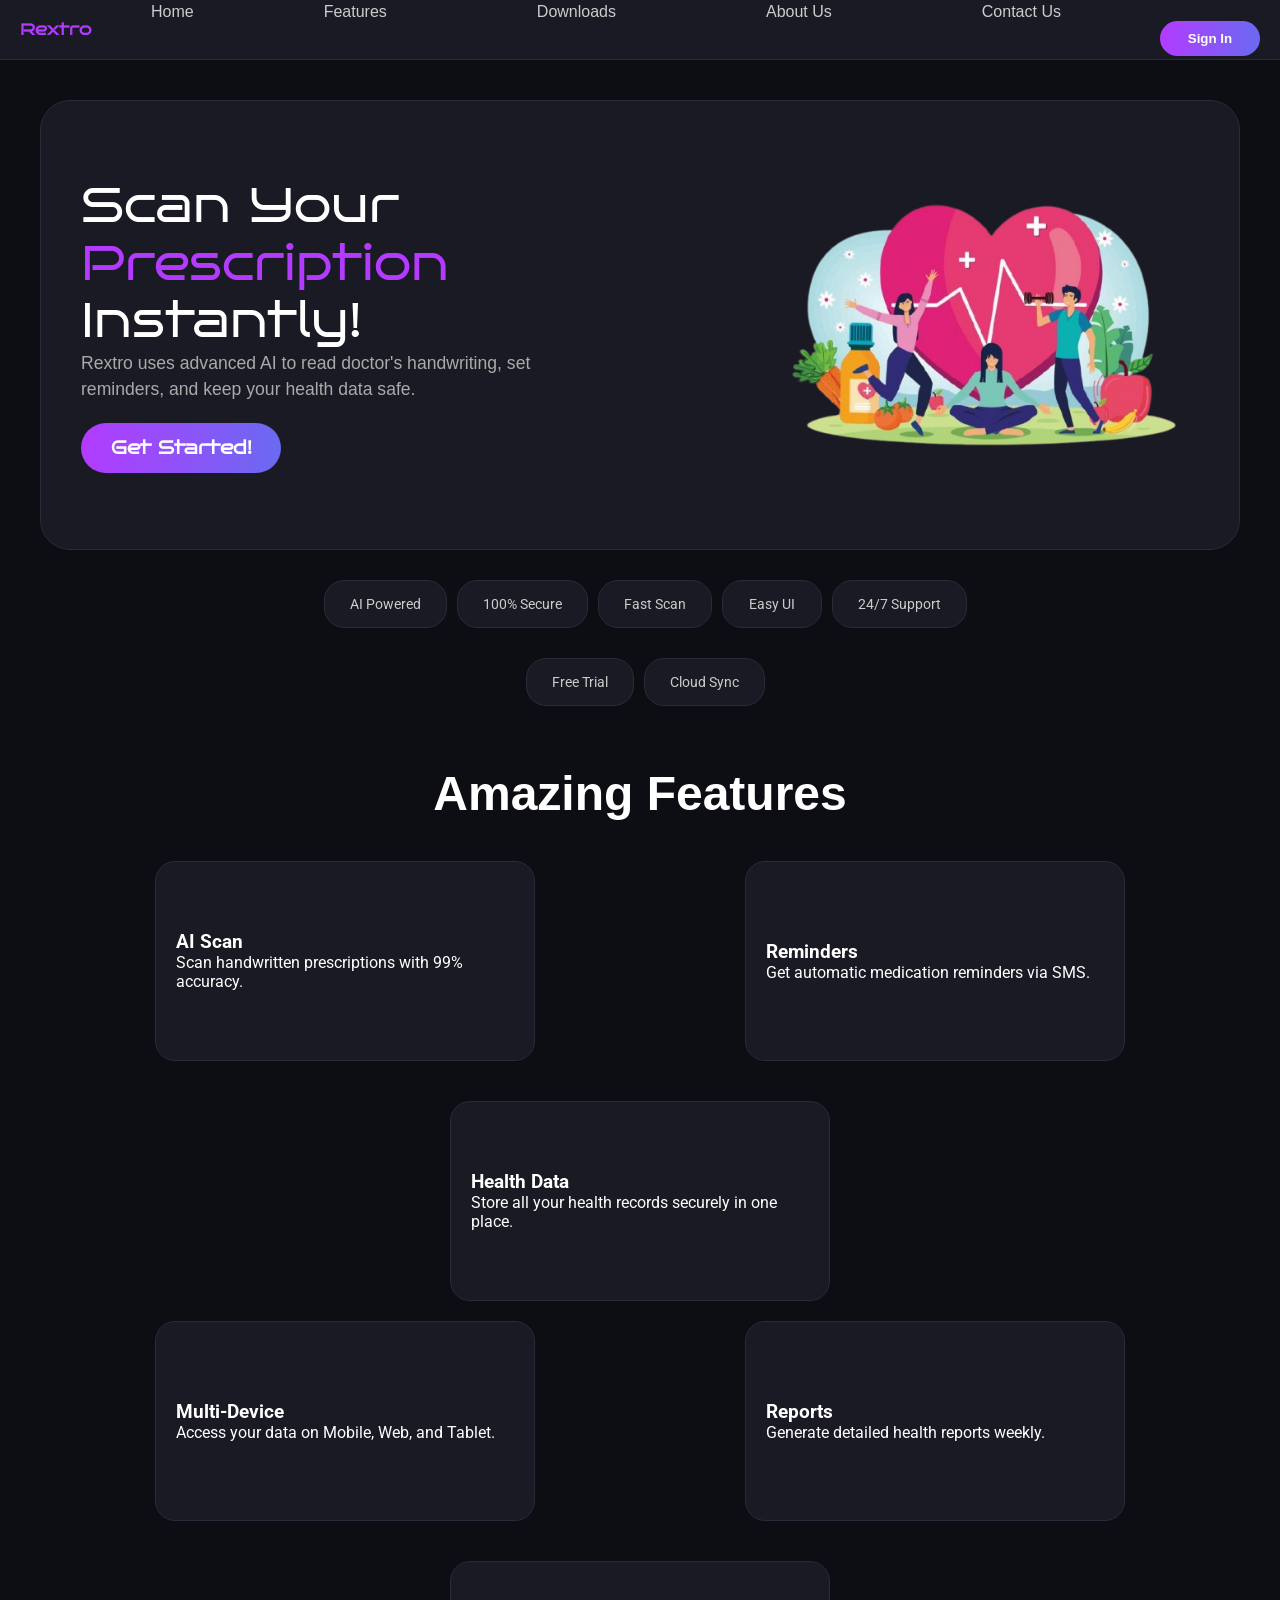
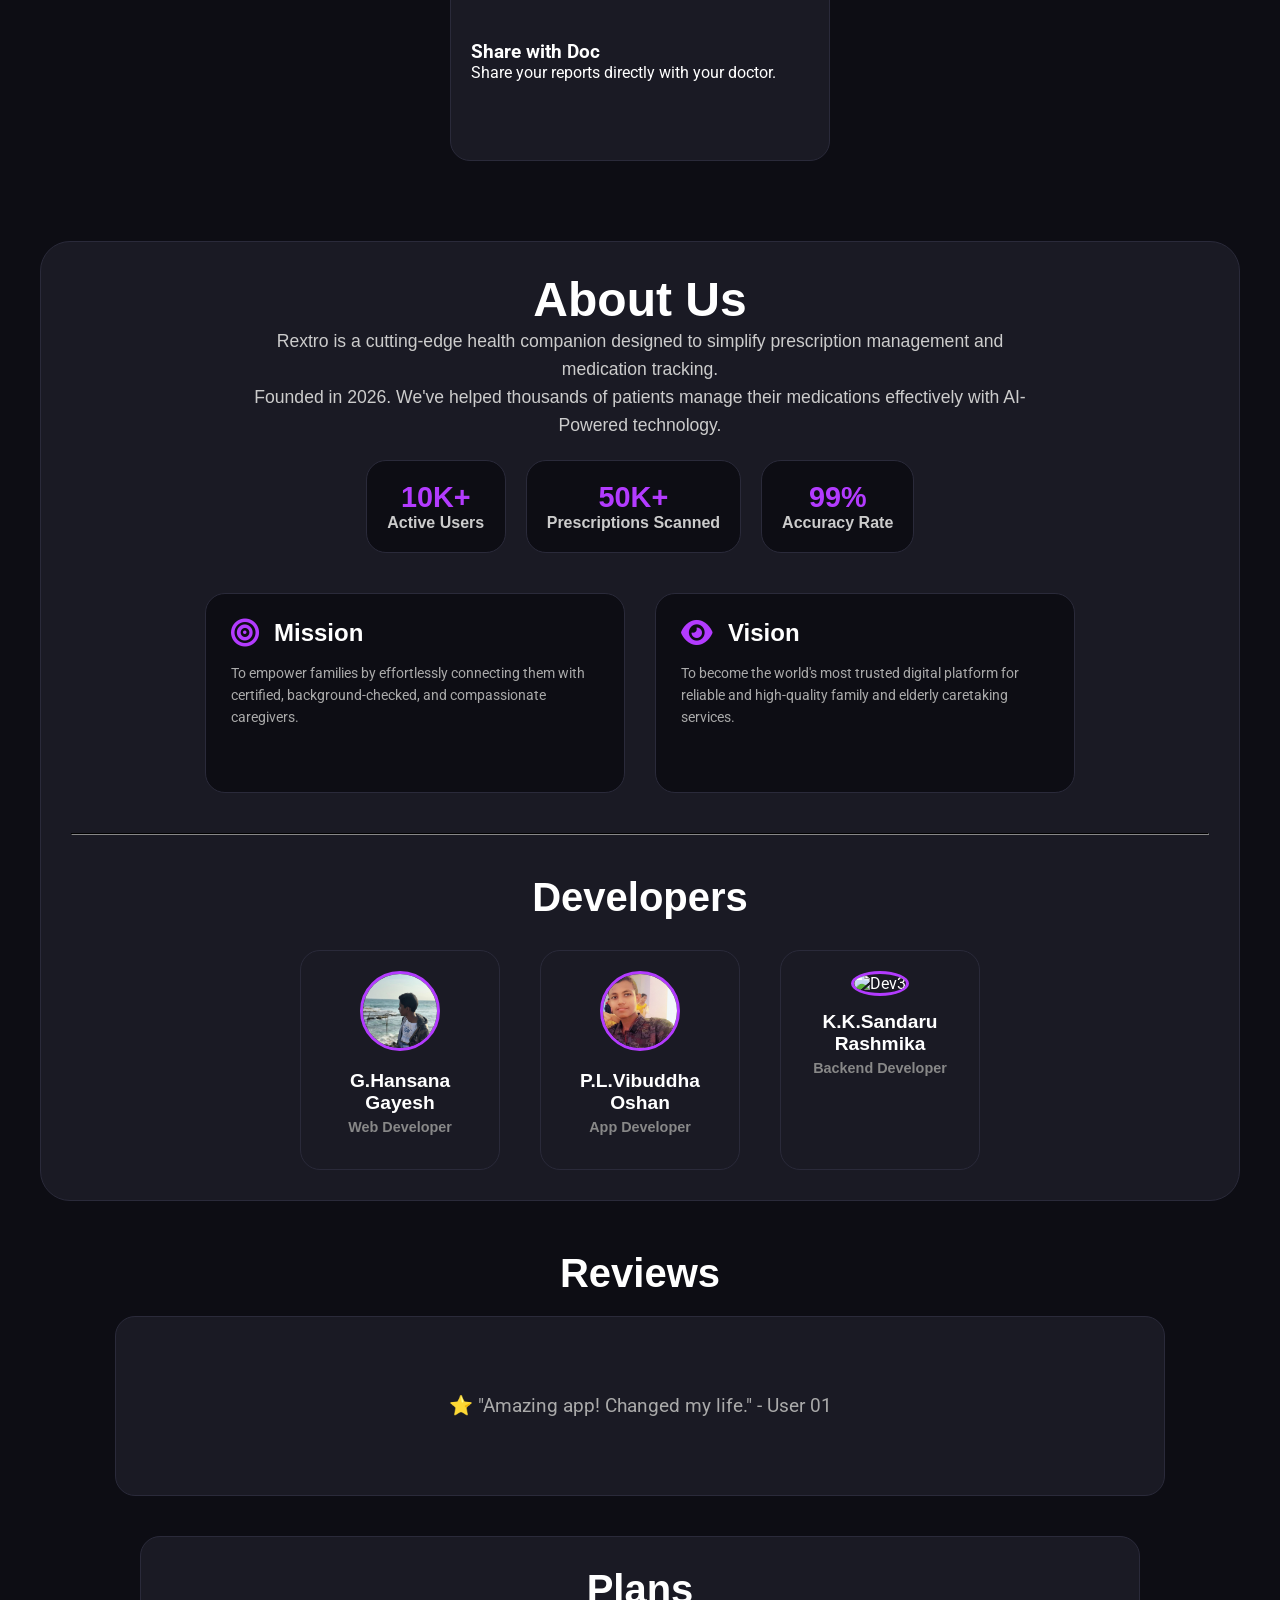
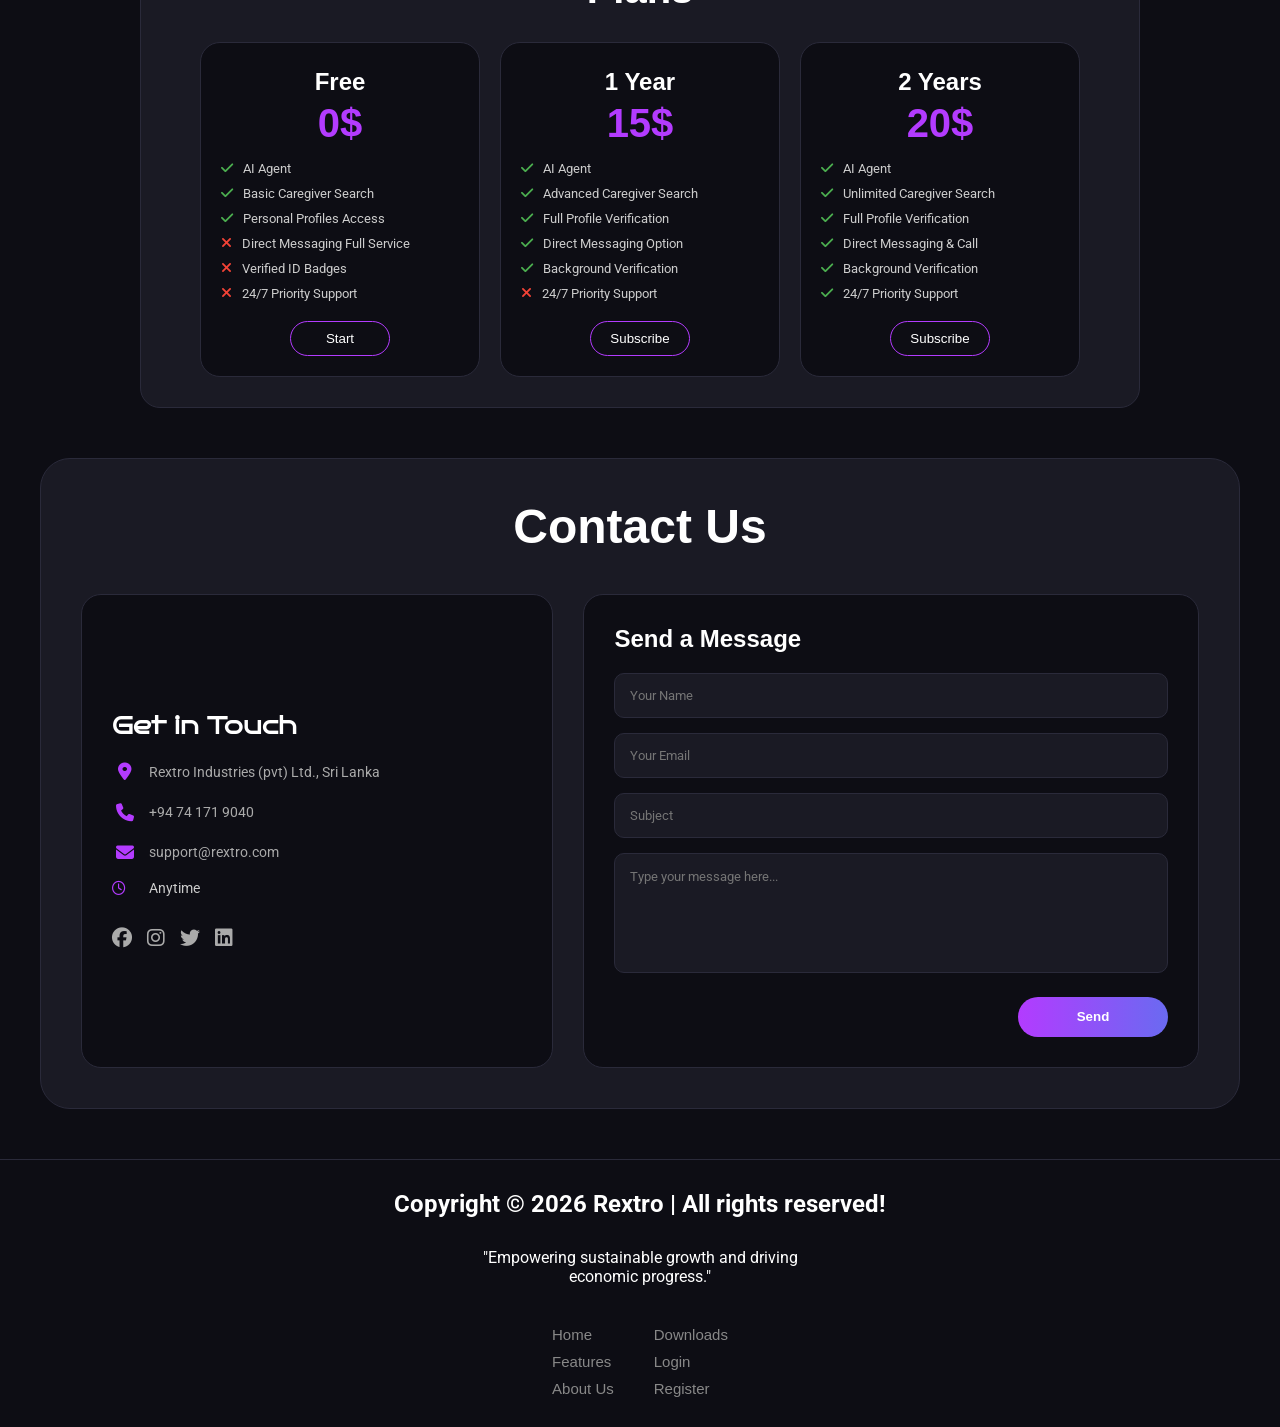
==== commit eca2552e: "Add files via upload" ====
--- a/index.html
+++ b/index.html
@@ -10,19 +10,32 @@
     <link href="https://fonts.googleapis.com/css2?family=Oswald:wght@400;500;700&family=Roboto:wght@300;400;500;700&display=swap" rel="stylesheet">
     <link rel="stylesheet" href="https://cdnjs.cloudflare.com/ajax/libs/font-awesome/6.4.0/css/all.min.css">
     <link rel="stylesheet" href="style.css">
+    <script src="https://www.gstatic.com/firebasejs/10.7.1/firebase-database-compat.js"></script>
 </head>
 <body>
     <!-- Nav -->
-    <nav class="nav">
-        <ul>
-            <a href="index.html" class="linki">Home</a>
-            <a href="#" class="link">Features</a>
-            <a href="#" class="link">Downloads</a>
-            <a href="#" class="link">About Us</a>
-            <a href="#" class="link">Contact Us</a>
-            <button class="btn" onclick="window.location.href='login.html'">Sign In</button>
-        </ul>
-    </nav>
+<!-- Nav -->
+<nav class="nav">
+    <!-- Logo / Home link eka left side -->
+    <a href="index.html" class="linki" style="margin:0; font-weight:bold; font-family:'Bruno Ace'; color:#b33bff;">Rextro</a>
+    
+    <!-- Hamburger Icon -->
+    <div class="hamb" onclick="toggleMenu()">
+        <i class="fa-solid fa-bars"></i>
+    </div>
+
+    <!-- Menu Links -->
+    <ul id="navMenu">
+        <a href="index.html" class="linki">Home</a>
+        <a href="#" class="link">Features</a>
+        <a href="#" class="link">Downloads</a>
+        <a href="#" class="link">About Us</a>
+        <a href="#" class="link">Contact Us</a>
+        <button class="btn" onclick="window.location.href='login.html'">Sign In</button>
+    </ul>
+</nav>
+
+<!-- Add this JS at the bottom of index.html, before </body> -->
 
     <!-- Hero -->
     <div class="bordiv">
@@ -154,6 +167,7 @@
                         <li class="pitem"><i class="fa-solid fa-check flic okic"></i> Direct Messaging Option</li>
                         <li class="pitem"><i class="fa-solid fa-check flic okic"></i> Background Verification</li>
                         <li class="pitem"><i class="fa-solid fa-xmark flic noic"></i> 24/7 Priority Support</li>
+                        </ul>
                 <button class="subscribe">Subscribe</button>
             </div>
             <div class="freediv">
@@ -240,4 +254,9 @@
         </div>
     </div>
 </body>
+<script>
+function toggleMenu() {
+    document.getElementById('navMenu').classList.toggle('show');
+}
+</script>
 </html>
--- a/style.css
+++ b/style.css
@@ -787,7 +787,9 @@
     .footlinks { flex-direction: column; align-items: center; }
 }
 
-
+.hamb{
+display:none;
+}
 
 
 /* ========================================= */
@@ -868,3 +870,82 @@
     .dtog { display: block; }
     .dwidg { grid-template-columns: 1fr 1fr; }
 }
+/* ========================================= */
+/* INDEX PAGE MOBILE NAV (FULL SCREEN FIX)    */
+/* ========================================= */
+@media screen and (max-width: 768px) {
+    /* Nav bar එක */
+    .nav {
+        height: 60px;
+        padding: 0 15px;
+        display: flex;
+        justify-content: space-between;
+        align-items: center;
+        position: relative;
+    }
+    
+    /* Hamburger icon එක පෙන්වන්න */
+    .hamb {
+        display: block !important;
+        color: #fff;
+        font-size: 26px;
+        cursor: pointer;
+        z-index: 1001;
+    }
+    
+    /* Menu එක Full Screen විදියට */
+    .nav ul {
+        flex-direction: column;
+        align-items: center;
+        justify-content: center;
+        background-color: #0d0d14; /* Dark background */
+        position: fixed; /* Screen එකේ උඩින්ම */
+        top: 0;
+        left: 0;
+        width: 100vw; /* Full width */
+        height: 100vh; /* Full height */
+        margin: 0;
+        padding: 0;
+        gap: 25px;
+        z-index: 999;
+        transition: 0.3s ease-in-out;
+        
+        /* පළමුවෙන්ම screen එකෙන් එලියෙන් */
+        transform: translateX(100%);
+    }
+    
+    /* Menu එක පෙන්වන විට */
+    .nav ul.show {
+        transform: translateX(0);
+    }
+    
+    /* Links styling */
+    .nav ul .linki, .nav ul .link {
+        font-size: 1.4rem;
+        padding: 15px 0;
+        width: 100%;
+        text-align: center;
+        color: #fff;
+        text-decoration: none;
+    }
+    
+    .nav ul .linki:hover, .nav ul .link:hover {
+        color: #b33bff;
+    }
+    
+    /* Button එක මැදට */
+    .nav ul .btn {
+        width: 80%;
+        max-width: 200px;
+        margin: 10px auto;
+        height: 45px;
+        font-size: 1.1rem;
+    }
+    
+    /* Close වෙන්න Hamburger එක උඩ දකුණට */
+    .hamb {
+        position: absolute;
+        top: 15px;
+        right: 20px;
+    }
+}
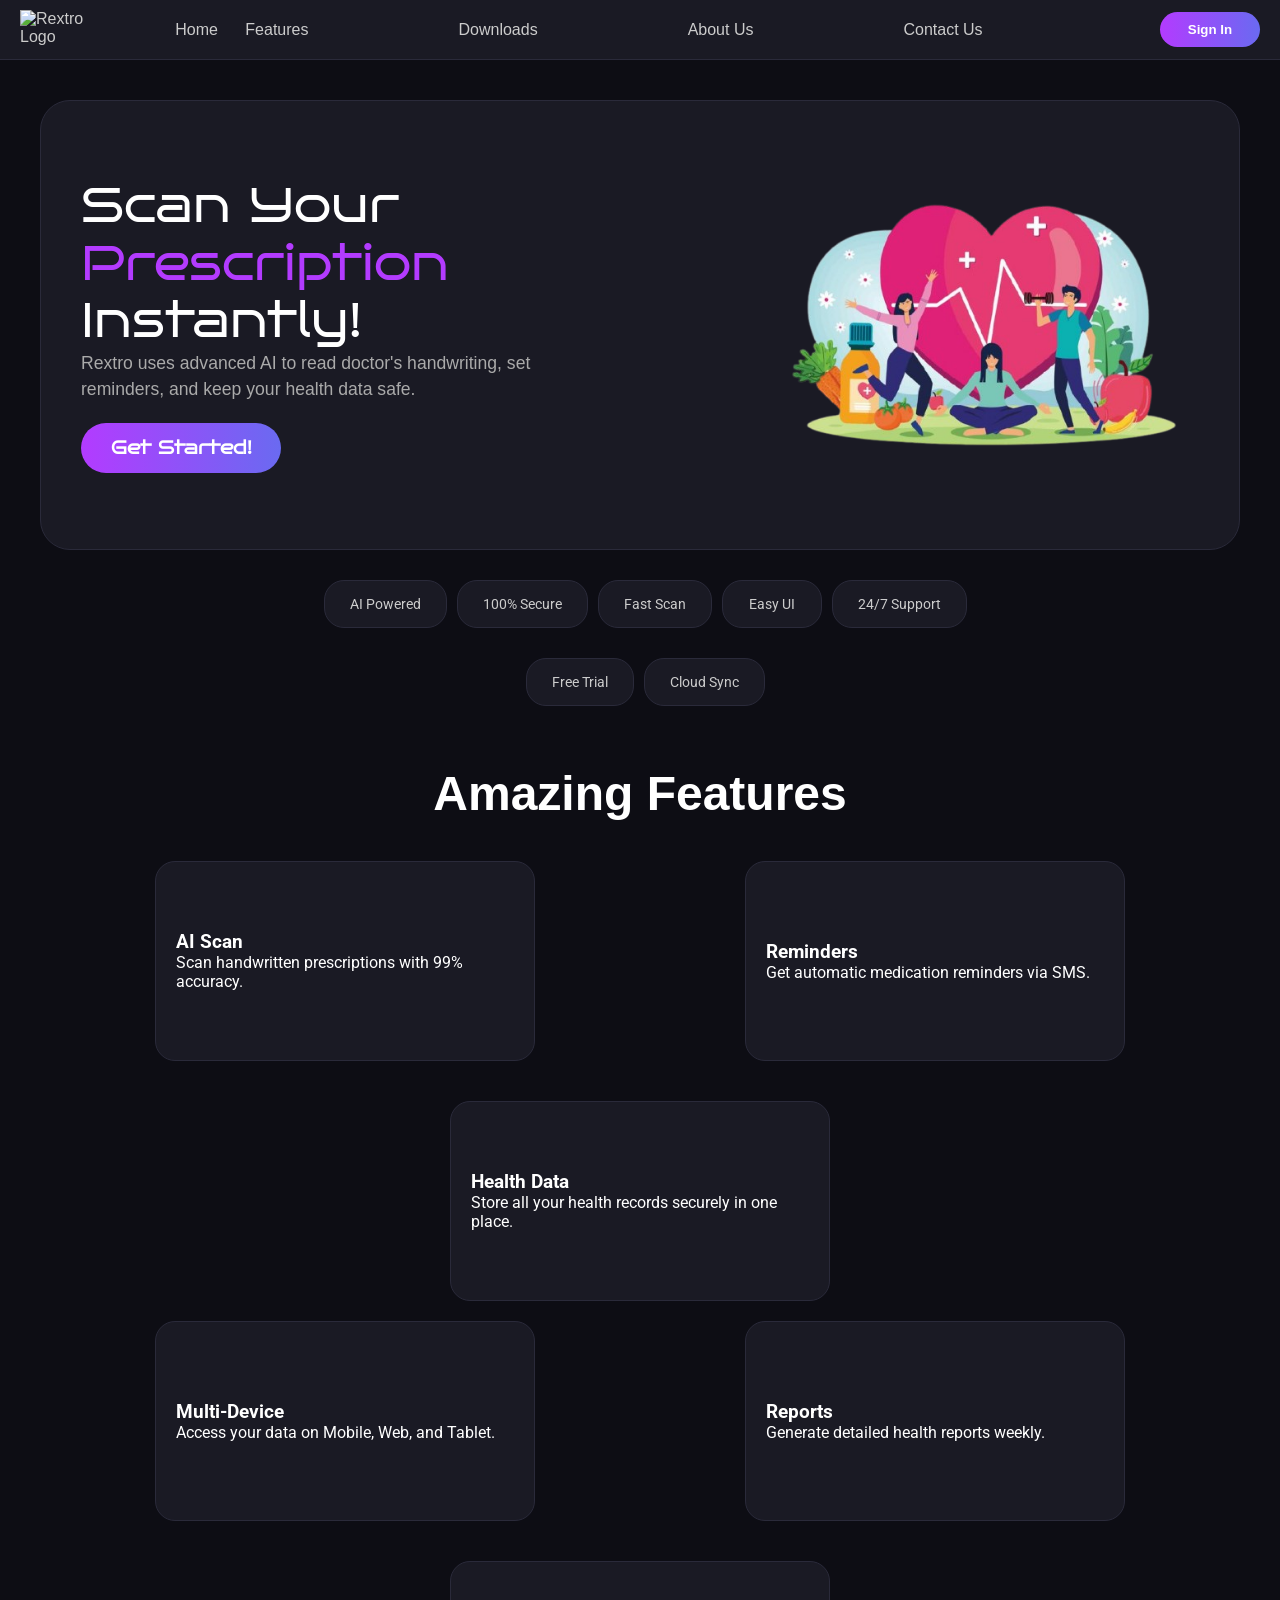
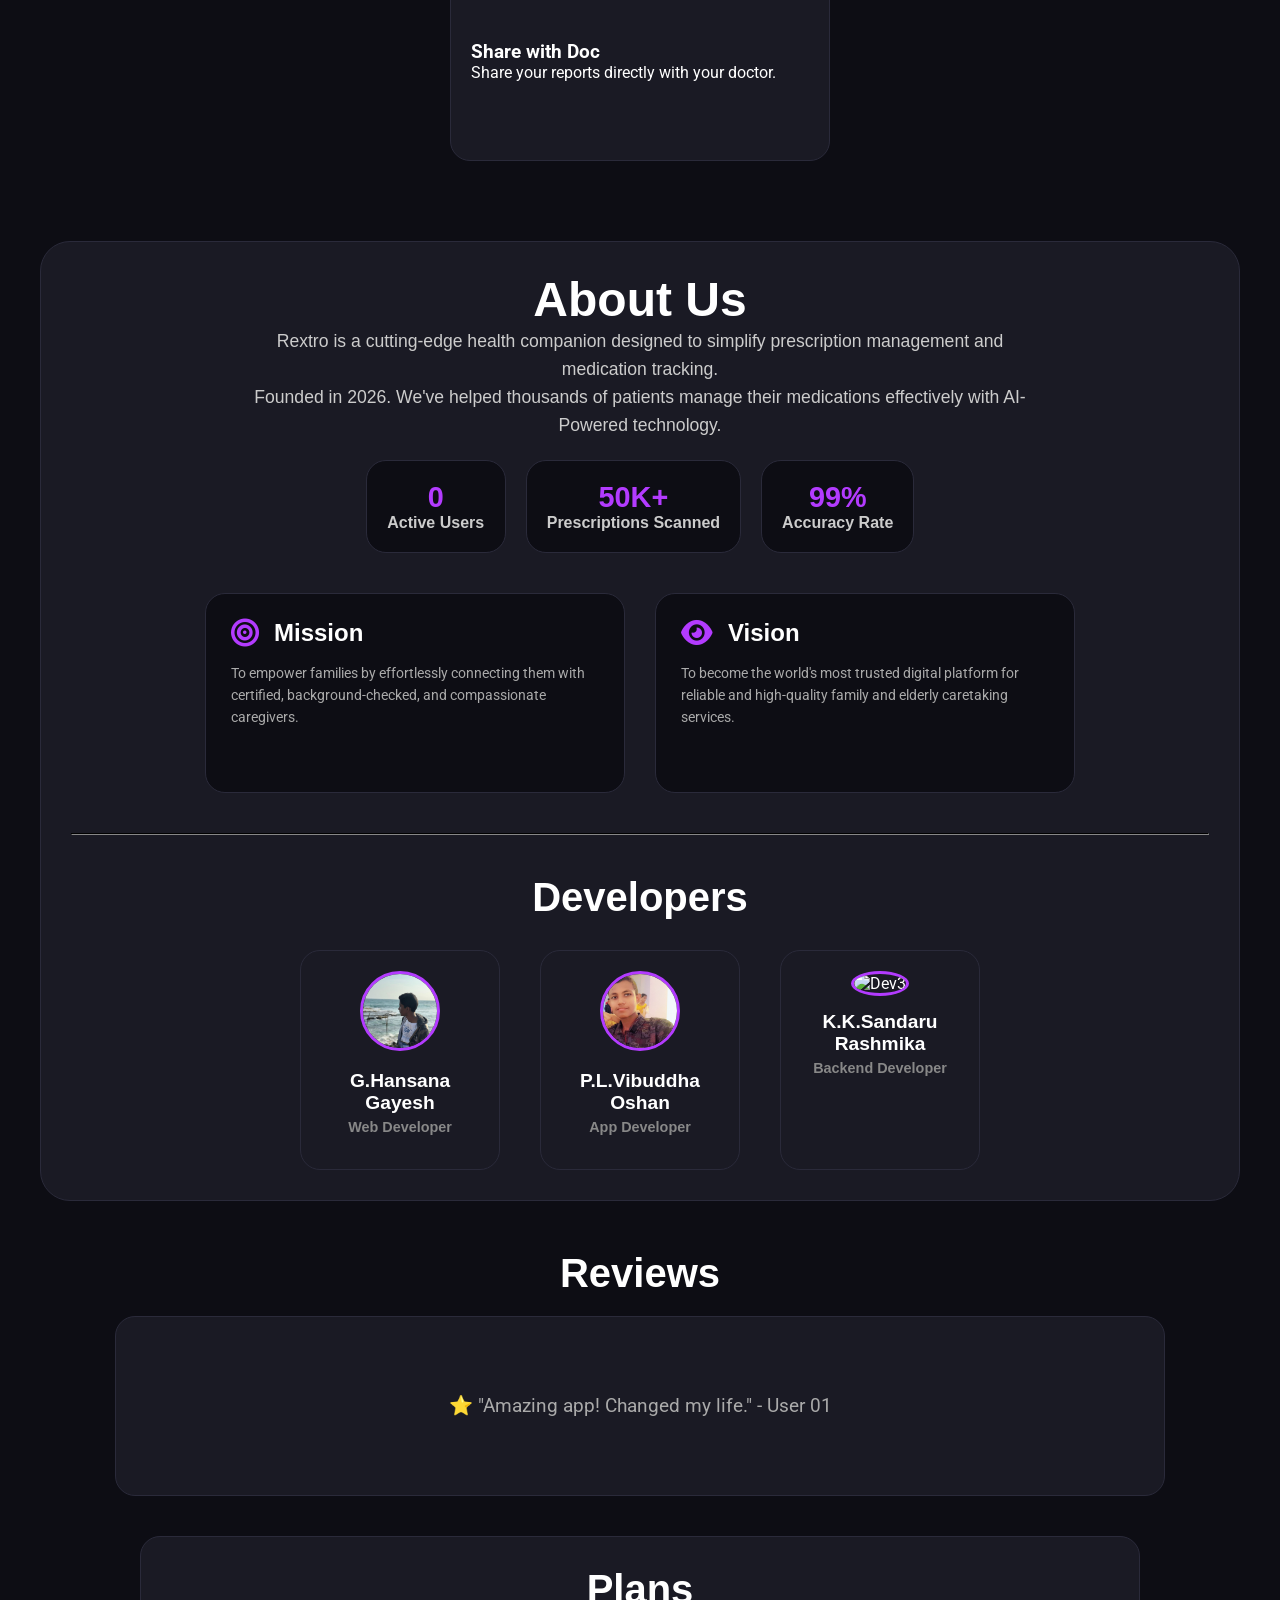
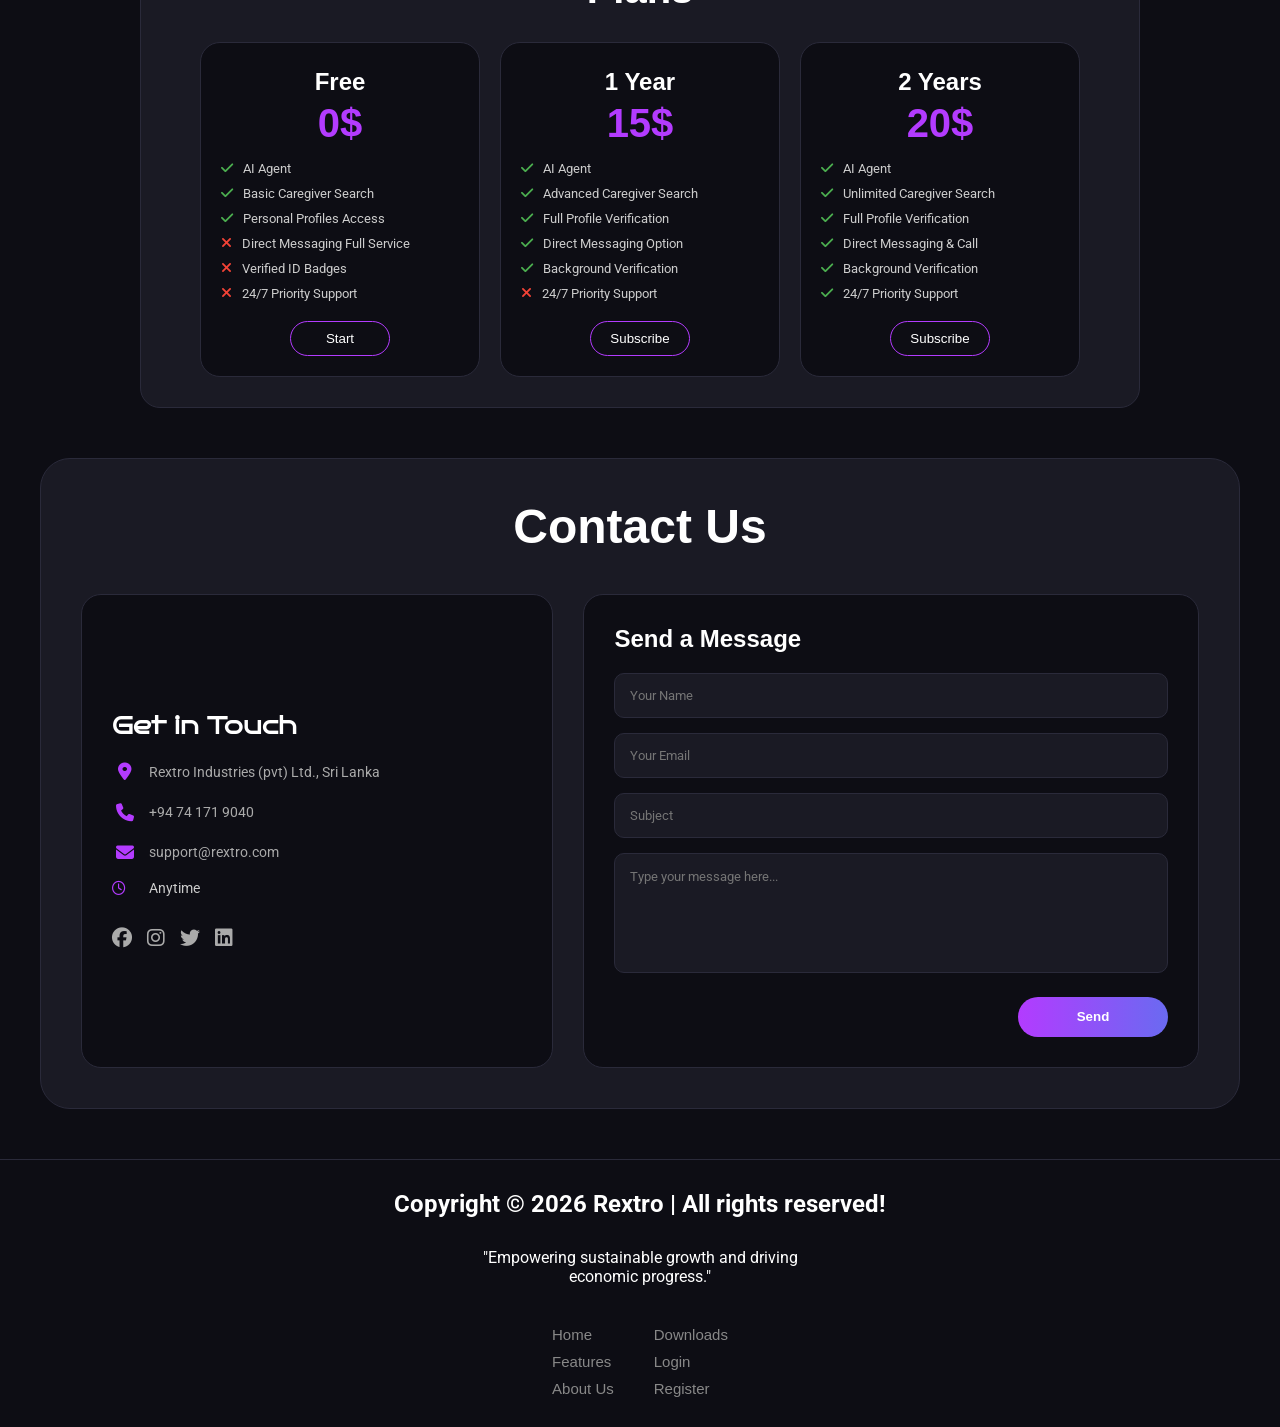
==== commit 5bad054a: "Add files via upload" ====
--- a/index.html
+++ b/index.html
@@ -17,8 +17,9 @@
 <!-- Nav -->
 <nav class="nav">
     <!-- Logo / Home link eka left side -->
-    <a href="index.html" class="linki" style="margin:0; font-weight:bold; font-family:'Bruno Ace'; color:#b33bff;">Rextro</a>
-    
+    <a href="index.html" class="linki" style="margin:0; display:flex; align-items:center;">
+    <img src="logo.png" alt="Rextro Logo" style="height: 40px; width: auto;">
+</a>
     <!-- Hamburger Icon -->
     <div class="hamb" onclick="toggleMenu()">
         <i class="fa-solid fa-bars"></i>
@@ -89,7 +90,10 @@
             <p class="paragi">Founded in 2026. We've helped thousands of patients manage their medications effectively with AI-Powered technology.</p>
         </div>
         <div class="seens">
-            <div class="seen1"><p class="tenk">10K+</p><p class="actu">Active Users</p></div>
+           <div class="seen1">
+    <p class="tenk" id="activeUsersCount">0</p>  <!-- මෙතනට id එකක් එකතු කරන්න -->
+    <p class="actu">Active Users</p>
+</div>
             <div class="seen2"><p class="tenk">50K+</p><p class="actu">Prescriptions Scanned</p></div>
             <div class="seen3"><p class="tenk">99%</p><p class="actu">Accuracy Rate</p></div>
         </div>
@@ -168,7 +172,7 @@
                         <li class="pitem"><i class="fa-solid fa-check flic okic"></i> Background Verification</li>
                         <li class="pitem"><i class="fa-solid fa-xmark flic noic"></i> 24/7 Priority Support</li>
                         </ul>
-                <button class="subscribe">Subscribe</button>
+                <button class="subscribe"id="subscri">Subscribe</button>
             </div>
             <div class="freediv">
                 <h2 class="ftxt">2 Years</h2>
@@ -181,7 +185,7 @@
                         <li class="pitem"><i class="fa-solid fa-check flic okic"></i> Background Verification</li>
                         <li class="pitem"><i class="fa-solid fa-check flic okic"></i> 24/7 Priority Support</li>
                 </ul>
-                <button class="subscribe">Subscribe</button>
+                <button class="subscribe" id="subscri">Subscribe</button>
             </div>
         </div>
     </div>
@@ -258,5 +262,12 @@
 function toggleMenu() {
     document.getElementById('navMenu').classList.toggle('show');
 }
+const button = document.getElementById("subscri");
+
+// Listen for a click event and trigger the alert
+button.addEventListener("click", function() {
+    alert("Coming soon");
+});
+
 </script>
 </html>
--- a/style.css
+++ b/style.css
@@ -1,21 +1,24 @@
 /* ========================================= */
-/* ROOT & GLOBAL RESET (Dark + Gradient)      */
-/* ========================================= */
+/* 1. ROOT & GLOBAL RESET                    */
+/* ========================================= */
+
 * {
     margin: 0;
     padding: 0;
     box-sizing: border-box;
 }
+
 body {
-    background-color: #0d0d14; /* Dark base */
+    background-color: #0d0d14;
     color: #ffffff;
     font-family: 'Roboto', sans-serif;
     min-height: 100vh;
 }
 
 /* ========================================= */
-/* NAVIGATION (Same class names)              */
-/* ========================================= */
+/* 2. NAVIGATION                             */
+/* ========================================= */
+
 .nav {
     background-color: #1a1a24;
     height: 60px;
@@ -25,12 +28,29 @@
     border-bottom: 1px solid #2a2a3a;
     border-radius: 0;
 }
+
 .nav ul {
     list-style: none;
     display: flex;
     align-items: center;
     width: 100%;
     flex-wrap: wrap;
+}
+/* Nav එක ඇතුලත Logo එක පෙළගැස්වීමට */
+.nav .linki {
+    display: flex;
+    align-items: center;
+    margin-right: auto; /* Logo එක වම් පසින් තබා ගැනීමට */
+    padding: 0;
+}
+
+/* Logo එකේ ප්‍රමාණය සහ බෝඩර් ඉවත් කිරීම */
+.nav .linki img {
+    height: 45px; /* ඔබට කැමති ප්‍රමාණයට වෙනස් කර ගන්න */
+    width: auto;
+    border: none;
+    border-radius: 0;
+    object-fit: contain;
 }
 .linki {
     text-decoration: none;
@@ -41,7 +61,11 @@
     font-weight: 400;
     transition: 0.3s;
 }
-.linki:hover { color: #b33bff; }
+
+.linki:hover {
+    color: #b33bff;
+}
+
 .link {
     text-decoration: none;
     margin-right: 150px;
@@ -50,24 +74,37 @@
     font-weight: 400;
     transition: 0.3s;
 }
-.link:hover { color: #b33bff; }
+
+.link:hover {
+    color: #b33bff;
+}
+
 .btn {
     background: linear-gradient(to right, rgb(179, 59, 255), rgb(106, 106, 241));
     border: none;
     width: 100px;
     height: 35px;
-    margin-left: auto; /* Pushes button to right */
+    margin-left: auto;
     color: white;
     font-weight: bolder;
     border-radius: 20px;
     cursor: pointer;
     transition: 0.3s;
 }
-.btn:hover { transform: scale(1.05); box-shadow: 0 0 15px rgba(106, 106, 241, 0.5); }
-
-/* ========================================= */
-/* HERO SECTION (Same classes)                */
-/* ========================================= */
+
+.btn:hover {
+    transform: scale(1.05);
+    box-shadow: 0 0 15px rgba(106, 106, 241, 0.5);
+}
+
+.hamb {
+    display: none;
+}
+
+/* ========================================= */
+/* 3. HERO SECTION                           */
+/* ========================================= */
+
 .newdiv {
     padding: 30px;
     width: 100%;
@@ -83,23 +120,27 @@
     justify-content: space-between;
     align-items: center;
 }
+
 .bordiv {
     display: flex;
     justify-content: center;
     padding: 0 20px;
 }
+
 .textdiv {
     width: auto;
     max-width: 500px;
     flex: 1;
     padding: 10px;
 }
+
 .img {
     width: 100%;
     max-width: 450px;
     height: auto;
     border-radius: 20px;
 }
+
 .bruno {
     font-family: "Bruno Ace", sans-serif;
     font-weight: 400;
@@ -107,16 +148,19 @@
     color: #fff;
     line-height: 1.2;
 }
+
 .bruno-ace-regular {
     font-family: "Bruno Ace", sans-serif;
     font-weight: 400;
     color: #b33bff;
 }
+
 .underbruno {
     width: 100%;
     max-width: 450px;
     margin-bottom: 20px;
 }
+
 .underbrunotxt {
     font-family: "AR One Sans", sans-serif;
     color: #aaa;
@@ -125,9 +169,16 @@
 }
 
 /* ========================================= */
-/* STATS PADS (Same classes)                  */
-/* ========================================= */
-.pad1, .pad2, .pad3, .pad4, .pad5, .pad6, .pad7 {
+/* 4. STATS PADS                             */
+/* ========================================= */
+
+.pad1,
+.pad2,
+.pad3,
+.pad4,
+.pad5,
+.pad6,
+.pad7 {
     padding: 15px 25px;
     width: auto;
     min-width: 100px;
@@ -142,12 +193,19 @@
     font-size: 14px;
     display: inline-block;
 }
-.heropaddings1, .heropaddings2 {
+
+.heropaddings1,
+.heropaddings2 {
     display: flex;
     flex-wrap: wrap;
     justify-content: center;
 }
-.getst { text-align: center; margin: 30px 0; }
+
+.getst {
+    text-align: center;
+    margin: 30px 0;
+}
+
 .getbtn {
     font-family: "Bruno Ace", sans-serif;
     color: white;
@@ -161,11 +219,16 @@
     cursor: pointer;
     transition: 0.3s;
 }
-.getbtn:hover { transform: scale(1.05); box-shadow: 0 0 20px rgba(106, 106, 241, 0.6); }
-
-/* ========================================= */
-/* FEATURES (Same classes)                    */
-/* ========================================= */
+
+.getbtn:hover {
+    transform: scale(1.05);
+    box-shadow: 0 0 20px rgba(106, 106, 241, 0.6);
+}
+
+/* ========================================= */
+/* 5. FEATURES                               */
+/* ========================================= */
+
 .amazingfeatures {
     padding: 20px;
     width: 100%;
@@ -173,14 +236,25 @@
     height: auto;
     margin: 40px auto;
 }
+
 .amaf {
     font-family: "Bebas Neue", sans-serif;
     font-weight: bolder;
     font-size: 3rem;
     color: #fff;
 }
-.amafh { text-align: center; margin-bottom: 30px; }
-.f1, .f2, .f3, .f4, .f5, .f6 {
+
+.amafh {
+    text-align: center;
+    margin-bottom: 30px;
+}
+
+.f1,
+.f2,
+.f3,
+.f4,
+.f5,
+.f6 {
     width: 100%;
     max-width: 380px;
     height: 200px;
@@ -194,12 +268,20 @@
     flex-direction: column;
     justify-content: center;
 }
-.f1:hover, .f2:hover, .f3:hover, .f4:hover, .f5:hover, .f6:hover {
+
+.f1:hover,
+.f2:hover,
+.f3:hover,
+.f4:hover,
+.f5:hover,
+.f6:hover {
     transform: translateY(-10px);
     border-color: #b33bff;
     box-shadow: 0 10px 30px rgba(179, 59, 255, 0.1);
 }
-.leo1, .leo2 {
+
+.leo1,
+.leo2 {
     display: flex;
     flex-wrap: wrap;
     justify-content: center;
@@ -207,8 +289,9 @@
 }
 
 /* ========================================= */
-/* ABOUT US (Same classes)                    */
-/* ========================================= */
+/* 6. ABOUT US                               */
+/* ========================================= */
+
 .AboutUs {
     padding: 30px;
     width: 100%;
@@ -219,26 +302,36 @@
     border: 1px solid #2a2a3a;
     margin: 50px auto;
 }
+
 .about {
     font-family: "Bebas Neue", sans-serif;
     font-weight: bolder;
     font-size: 3rem;
     color: #fff;
 }
-.bout { text-align: center; }
+
+.bout {
+    text-align: center;
+}
+
 .para {
     width: 100%;
     max-width: 800px;
     margin: 0 auto;
     text-align: center;
 }
-.paraga, .paragi {
+
+.paraga,
+.paragi {
     font-family: "AR One Sans", sans-serif;
     color: #ccc;
     line-height: 1.6;
     font-size: 1.1rem;
 }
-.seen1, .seen2, .seen3 {
+
+.seen1,
+.seen2,
+.seen3 {
     padding: 20px;
     width: auto;
     min-width: 140px;
@@ -249,27 +342,32 @@
     border-radius: 20px;
     text-align: center;
 }
+
 .seens {
     display: flex;
     flex-wrap: wrap;
     justify-content: center;
     gap: 20px;
 }
+
 .tenk {
     color: #b33bff;
     font-family: "Geologica", sans-serif;
     font-weight: bolder;
     font-size: 1.8rem;
 }
+
 .actu {
     color: #ccc;
     font-family: "Geologica", sans-serif;
     font-weight: bolder;
 }
+
 .hr {
     margin-top: 40px;
     border-color: #2a2a3a;
 }
+
 .developers {
     text-align: center;
     font-family: "AR One Sans", sans-serif;
@@ -279,8 +377,9 @@
 }
 
 /* ========================================= */
-/* MISSION & VISION (Same classes)            */
-/* ========================================= */
+/* 7. MISSION & VISION                       */
+/* ========================================= */
+
 .misandvis {
     display: flex;
     flex-wrap: wrap;
@@ -288,7 +387,9 @@
     gap: 30px;
     margin-top: 40px;
 }
-.mission, .vision {
+
+.mission,
+.vision {
     padding: 25px;
     width: 100%;
     max-width: 420px;
@@ -297,21 +398,26 @@
     border: 1px solid #2a2a3a;
     border-radius: 20px;
 }
-.misttxt, .visttxt {
+
+.misttxt,
+.visttxt {
     font-family: "AR One Sans", sans-serif;
     color: #fff;
     margin: 0;
 }
+
 .vsec {
     display: flex;
     align-items: center;
     gap: 15px;
     margin-bottom: 15px;
 }
+
 .mvis {
     font-size: 28px;
     color: #b33bff;
 }
+
 .mdesc {
     font-family: "Roboto", sans-serif;
     color: #aaa;
@@ -321,9 +427,12 @@
 }
 
 /* ========================================= */
-/* DEVELOPERS (Same classes)                  */
-/* ========================================= */
-.dev1, .dev2, .dev3 {
+/* 8. DEVELOPERS                             */
+/* ========================================= */
+
+.dev1,
+.dev2,
+.dev3 {
     padding: 20px;
     width: 200px;
     height: 220px;
@@ -332,6 +441,7 @@
     border-radius: 20px;
     text-align: center;
 }
+
 .all {
     display: flex;
     flex-wrap: wrap;
@@ -339,7 +449,10 @@
     gap: 40px;
     margin-top: 30px;
 }
-.mask1, .mask2, .mask3 {
+
+.mask1,
+.mask2,
+.mask3 {
     width: 80px;
     height: 80px;
     border-radius: 50%;
@@ -347,6 +460,7 @@
     border: 3px solid #b33bff;
     margin-bottom: 10px;
 }
+
 .p1 {
     font-family: "Bebas Neue", sans-serif;
     font-weight: bolder;
@@ -354,6 +468,7 @@
     font-size: 1.2rem;
     margin: 5px 0;
 }
+
 .p2 {
     font-family: "Bebas Neue", sans-serif;
     font-weight: bolder;
@@ -362,8 +477,9 @@
 }
 
 /* ========================================= */
-/* REVIEWS & PRICING (Same classes)           */
-/* ========================================= */
+/* 9. REVIEWS & PRICING                      */
+/* ========================================= */
+
 .revtxt {
     font-family: "AR One Sans", sans-serif;
     color: #fff;
@@ -371,6 +487,7 @@
     font-size: 2.5rem;
     margin-top: 50px;
 }
+
 .reviewbox {
     padding: 20px;
     width: 100%;
@@ -386,6 +503,7 @@
     color: #aaa;
     font-size: 1.2rem;
 }
+
 .packagebox {
     padding: 30px;
     width: 100%;
@@ -396,6 +514,7 @@
     border-radius: 20px;
     border: 1px solid #2a2a3a;
 }
+
 .plans {
     font-family: "AR One Sans", sans-serif;
     color: #fff;
@@ -403,6 +522,7 @@
     font-size: 2.5rem;
     margin-bottom: 30px;
 }
+
 .freediv {
     padding: 20px;
     width: 100%;
@@ -414,31 +534,40 @@
     text-align: center;
     transition: 0.3s;
 }
-.freediv:hover { border-color: #b33bff; transform: scale(1.02); }
+
+.freediv:hover {
+    border-color: #b33bff;
+    transform: scale(1.02);
+}
+
 .divla {
     display: flex;
     flex-wrap: wrap;
     justify-content: center;
     gap: 20px;
 }
+
 .ftxt {
     font-family: "Antonio", sans-serif;
     color: #fff;
     font-size: 1.5rem;
     margin: 5px 0;
 }
+
 .doller {
     font-family: "Antonio", sans-serif;
     color: #b33bff;
     font-size: 2.5rem;
     margin: 5px 0 15px 0;
 }
+
 .plist {
     list-style: none;
     padding: 0;
     margin: 10px 0;
     text-align: left;
 }
+
 .pitem {
     font-family: "Roboto", sans-serif;
     font-size: 13px;
@@ -447,9 +576,20 @@
     display: flex;
     align-items: center;
 }
-.flic { margin-right: 10px; font-size: 14px; }
-.okic { color: #4caf50; }
-.noic { color: #f44336; }
+
+.flic {
+    margin-right: 10px;
+    font-size: 14px;
+}
+
+.okic {
+    color: #4caf50;
+}
+
+.noic {
+    color: #f44336;
+}
+
 .subscribe {
     background-color: #0d0d14;
     border: 1px solid #b33bff;
@@ -462,15 +602,20 @@
     margin-top: 10px;
     transition: 0.3s;
 }
-.subscribe:hover { background: #b33bff; color: #fff; }
-.subbtdiv { text-align: center; }
-
-/* ========================================= */
-/* CONTACT & FOOTER (Same classes)            */
-/* ========================================= */
-/* ========================================= */
-/* CONTACT US (2 Columns: Info + Feedback)    */
-/* ========================================= */
+
+.subscribe:hover {
+    background: #b33bff;
+    color: #fff;
+}
+
+.subbtdiv {
+    text-align: center;
+}
+
+/* ========================================= */
+/* 10. CONTACT US                            */
+/* ========================================= */
+
 .contacts {
     padding: 40px;
     width: 100%;
@@ -481,6 +626,7 @@
     margin: 50px auto;
     border-radius: 30px;
 }
+
 .cont {
     font-family: "Bebas Neue", sans-serif;
     font-weight: bolder;
@@ -489,12 +635,14 @@
     text-align: center;
     margin-bottom: 40px;
 }
-.conw { /* Contact Wrapper - 2 columns */
+
+.conw {
     display: flex;
     flex-wrap: wrap;
     gap: 30px;
 }
-.conl { /* Contact Left - Info side */
+
+.conl {
     flex: 1;
     min-width: 280px;
     background-color: #0d0d14;
@@ -505,16 +653,19 @@
     flex-direction: column;
     justify-content: center;
 }
-.conr { /* Contact Right - Feedback side */
+
+.conr {
     flex: 1.5;
     min-width: 300px;
 }
+
 .infot {
     font-family: "Bruno Ace", sans-serif;
     color: #fff;
     font-size: 1.5rem;
     margin-bottom: 20px;
 }
+
 .infop {
     font-family: "Roboto", sans-serif;
     color: #aaa;
@@ -525,12 +676,14 @@
     gap: 12px;
     margin-bottom: 15px;
 }
+
 .infop i {
     color: #b33bff;
     font-size: 18px;
     width: 25px;
     text-align: center;
 }
+
 .infol {
     font-family: "Roboto", sans-serif;
     color: #ccc;
@@ -540,20 +693,33 @@
     align-items: center;
     gap: 12px;
 }
-.infol i { color: #b33bff; width: 25px; }
+
+.infol i {
+    color: #b33bff;
+    width: 25px;
+}
+
 .soci {
     margin-top: 20px;
     display: flex;
     gap: 15px;
 }
+
 .soci a {
     color: #aaa;
     font-size: 20px;
     transition: 0.3s;
 }
-.soci a:hover { color: #b33bff; transform: scale(1.1); }
-
-/* Feedback Form (Right side) */
+
+.soci a:hover {
+    color: #b33bff;
+    transform: scale(1.1);
+}
+
+/* ========================================= */
+/* 11. FEEDBACK FORM                         */
+/* ========================================= */
+
 .feedback {
     padding: 30px;
     width: 100%;
@@ -562,6 +728,7 @@
     border: 1px solid #2a2a3a;
     border-radius: 20px;
 }
+
 .fd {
     font-family: "Geologica", sans-serif;
     font-weight: bolder;
@@ -569,7 +736,9 @@
     font-size: 24px;
     margin-bottom: 20px;
 }
-.inp1, .inp2 {
+
+.inp1,
+.inp2 {
     border: 1px solid #2a2a3a;
     width: 100%;
     height: 45px;
@@ -581,8 +750,18 @@
     outline: none;
     font-family: "Roboto", sans-serif;
 }
-.inp2 { height: 120px; padding-top: 15px; resize: none; }
-.inp1:focus, .inp2:focus { border-color: #b33bff; }
+
+.inp2 {
+    height: 120px;
+    padding-top: 15px;
+    resize: none;
+}
+
+.inp1:focus,
+.inp2:focus {
+    border-color: #b33bff;
+}
+
 .subm {
     background: linear-gradient(to right, rgb(179, 59, 255), rgb(106, 106, 241));
     border-radius: 20px;
@@ -594,14 +773,23 @@
     border: none;
     cursor: pointer;
     transition: 0.3s;
-
-}
-.subm:hover { transform: scale(1.05); box-shadow: 0 0 15px rgba(106, 106, 241, 0.4); }
-.submd { text-align: right; margin-top: 5px;place-self:center;  }
-
-/* ========================================= */
-/* LOGIN & REGISTER (Same classes)            */
-/* ========================================= */
+}
+
+.subm:hover {
+    transform: scale(1.05);
+    box-shadow: 0 0 15px rgba(106, 106, 241, 0.4);
+}
+
+.submd {
+    text-align: right;
+    margin-top: 5px;
+    place-self: center;
+}
+
+/* ========================================= */
+/* 12. LOGIN & REGISTER                      */
+/* ========================================= */
+
 .mainc {
     display: flex;
     justify-content: center;
@@ -609,7 +797,9 @@
     min-height: 80vh;
     padding: 20px;
 }
-.logc, .regc {
+
+.logc,
+.regc {
     background: #1a1a24;
     padding: 40px;
     width: 100%;
@@ -618,18 +808,21 @@
     border: 1px solid #2a2a3a;
     text-align: center;
 }
+
 .titl {
     font-family: "Bruno Ace", sans-serif;
     font-size: 28px;
     color: #fff;
     margin-bottom: 5px;
 }
+
 .subt {
     font-family: "Roboto", sans-serif;
     color: #888;
     margin-bottom: 25px;
     font-size: 14px;
 }
+
 .inpg {
     display: flex;
     align-items: center;
@@ -639,11 +832,13 @@
     padding: 0 15px;
     border: 1px solid #2a2a3a;
 }
+
 .ico {
     color: #b33bff;
     margin-right: 10px;
     font-size: 14px;
 }
+
 .inpg input {
     width: 100%;
     padding: 12px 0;
@@ -654,7 +849,9 @@
     font-size: 14px;
     color: #fff;
 }
-.lbtn, .rbtn {
+
+.lbtn,
+.rbtn {
     width: 100%;
     background: linear-gradient(to right, rgb(179, 59, 255), rgb(106, 106, 241));
     border: none;
@@ -667,18 +864,25 @@
     margin-top: 10px;
     transition: 0.3s;
 }
-.lbtn:hover, .rbtn:hover { box-shadow: 0 0 20px rgba(106, 106, 241, 0.4); }
+
+.lbtn:hover,
+.rbtn:hover {
+    box-shadow: 0 0 20px rgba(106, 106, 241, 0.4);
+}
+
 .divr {
     margin-top: 15px;
     font-family: "Roboto", sans-serif;
     font-size: 14px;
     color: #888;
 }
+
 .lnk {
     color: #b33bff;
     text-decoration: none;
     font-weight: bold;
 }
+
 .orln {
     display: flex;
     align-items: center;
@@ -686,17 +890,23 @@
     color: #888;
     font-size: 14px;
 }
+
 .orln hr {
     flex: 1;
     border: 0;
     border-top: 1px solid #2a2a3a;
 }
-.orln span { padding: 0 10px; }
+
+.orln span {
+    padding: 0 10px;
+}
+
 .socb {
     display: flex;
     flex-direction: column;
     gap: 10px;
 }
+
 .sbtn {
     width: 100%;
     padding: 10px;
@@ -713,8 +923,21 @@
     gap: 10px;
     transition: 0.3s;
 }
-.sbtn:hover { background: #1a1a24; border-color: #b33bff; }
-.sbtn i { font-size: 18px; color: #fff; }
+
+.sbtn:hover {
+    background: #1a1a24;
+    border-color: #b33bff;
+}
+
+.sbtn i {
+    font-size: 18px;
+    color: #fff;
+}
+
+/* ========================================= */
+/* 13. FOOTER                                */
+/* ========================================= */
+
 .footer {
     padding: 30px;
     width: 100%;
@@ -723,6 +946,7 @@
     background-color: #0d0d14;
     border-top: 1px solid #2a2a3a;
 }
+
 .none {
     color: #ccc;
     font-family: "Inter", sans-serif;
@@ -730,19 +954,29 @@
     font-size: 18px;
     text-align: center;
 }
-.copy { text-align: center; margin-bottom: 20px; }
-.hr2 { border-color: #2a2a3a; }
+
+.copy {
+    text-align: center;
+    margin-bottom: 20px;
+}
+
+.hr2 {
+    border-color: #2a2a3a;
+}
+
 .underhr {
     padding: 10px;
     max-width: 400px;
     margin: 0 auto;
     text-align: center;
 }
+
 .lolp {
     font-family: "Inter", sans-serif;
     color: #888;
     font-size: 14px;
 }
+
 .footlinks {
     display: flex;
     flex-wrap: wrap;
@@ -750,11 +984,14 @@
     gap: 40px;
     margin-top: 30px;
 }
-.sec1, .sec2 {
+
+.sec1,
+.sec2 {
     display: flex;
     flex-direction: column;
     gap: 10px;
 }
+
 .l1 {
     color: #888;
     font-family: "Inter", sans-serif;
@@ -762,45 +999,22 @@
     text-decoration: none;
     transition: 0.3s;
 }
-.l1:hover { color: #b33bff; }
-
-/* ========================================= */
-/* RESPONSIVE MOBILE (At the end)             */
-/* ========================================= */
-@media screen and (max-width: 768px) {
-    .nav { height: auto; padding: 15px; flex-wrap: wrap; }
-    .nav ul { flex-direction: column; align-items: flex-start; gap: 10px; }
-    .linki { margin-left: 0; margin-right: 0; }
-    .link { margin-right: 0; }
-    .btn { margin-left: 0; width: 100%; }
-    
-    .bruno { font-size: 2rem; }
-    .newdiv { flex-direction: column-reverse; text-align: center; padding: 20px; }
-    .textdiv { max-width: 100%; }
-    .underbruno { max-width: 100%; }
-    .img { max-width: 100%; margin-top: 20px; }
-    
-    .f1, .f2, .f3, .f4, .f5, .f6 { max-width: 100%; height: auto; min-height: 150px; }
-    .freediv { max-width: 100%; }
-    .AboutUs, .contacts, .packagebox { padding: 20px; }
-    .feedback { max-width: 100%; }
-    .footlinks { flex-direction: column; align-items: center; }
-}
-
-.hamb{
-display:none;
-}
-
-
-/* ========================================= */
-/* DASHBOARD LAYOUT (Max 4 chars)             */
-/* ========================================= */
-.dbod { /* Dashboard Outer */
+
+.l1:hover {
+    color: #b33bff;
+}
+
+/* ========================================= */
+/* 14. DASHBOARD LAYOUT                      */
+/* ========================================= */
+
+.dbod {
     display: flex;
     min-height: 100vh;
     background: #0d0d14;
 }
-.dnav { /* Side Nav */
+
+.dnav {
     width: 250px;
     background: #1a1a24;
     padding: 20px;
@@ -812,69 +1026,301 @@
     display: flex;
     flex-direction: column;
 }
-.dnav.hid { display: none; } /* Mobile hide */
-.dlgo { font-family: "Bruno Ace", sans-serif; font-size: 1.5rem; color: #b33bff; margin-bottom: 30px; text-align: center; }
-.dlgo span { color: #fff; }
-.dlks { display: flex; flex-direction: column; gap: 15px; flex: 1; }
-.dlk { color: #aaa; text-decoration: none; padding: 12px 15px; border-radius: 10px; transition: 0.3s; display: flex; align-items: center; gap: 12px; font-family: "Roboto", sans-serif; }
-.dlk:hover, .dlk.act { background: #2a2a3a; color: #fff; border-left: 3px solid #b33bff; }
-.dlk i { width: 20px; text-align: center; }
-.dbodc { /* Dashboard Content */
+
+.dnav.hid {
+    display: none;
+}
+
+.dlgo {
+    font-family: "Bruno Ace", sans-serif;
+    font-size: 1.5rem;
+    color: #b33bff;
+    margin-bottom: 30px;
+    text-align: center;
+}
+
+.dlgo span {
+    color: #fff;
+}
+
+.dlks {
+    display: flex;
+    flex-direction: column;
+    gap: 15px;
+    flex: 1;
+}
+
+.dlk {
+    color: #aaa;
+    text-decoration: none;
+    padding: 12px 15px;
+    border-radius: 10px;
+    transition: 0.3s;
+    display: flex;
+    align-items: center;
+    gap: 12px;
+    font-family: "Roboto", sans-serif;
+}
+
+.dlk:hover,
+.dlk.act {
+    background: #2a2a3a;
+    color: #fff;
+    border-left: 3px solid #b33bff;
+}
+
+.dlk i {
+    width: 20px;
+    text-align: center;
+}
+
+.dbodc {
     margin-left: 250px;
     flex: 1;
     padding: 30px;
     background: #0d0d14;
     min-height: 100vh;
 }
-.dtop { display: flex; justify-content: space-between; align-items: center; margin-bottom: 30px; flex-wrap: wrap; gap: 15px; }
-.dtog { background: #1a1a24; border: 1px solid #2a2a3a; color: #fff; padding: 10px 15px; border-radius: 10px; cursor: pointer; display: none; }
-.duser { display: flex; align-items: center; gap: 15px; color: #fff; cursor: pointer; }
-.duser img { width: 40px; height: 40px; border-radius: 50%; border: 2px solid #b33bff; }
-.dsec { background: #1a1a24; border: 1px solid #2a2a3a; border-radius: 20px; padding: 25px; margin-bottom: 25px; }
-.dsec h2 { font-family: "Bebas Neue", sans-serif; color: #fff; font-size: 1.8rem; margin-bottom: 20px; }
-
-/* ---- Dashboard Widgets ---- */
-.dwidg { display: grid; grid-template-columns: repeat(auto-fit, minmax(180px, 1fr)); gap: 20px; margin-bottom: 30px; }
-.dwid { background: #0d0d14; border: 1px solid #2a2a3a; border-radius: 15px; padding: 20px; text-align: center; }
-.dwid h3 { color: #888; font-size: 14px; font-weight: normal; }
-.dwid p { color: #fff; font-size: 2rem; font-weight: bold; margin: 10px 0; }
-.dwid i { font-size: 2.5rem; color: #b33bff; margin-bottom: 10px; display: block; }
-
-/* ---- Profile Edit ---- */
-.dprof { display: flex; flex-direction: column; align-items: center; gap: 15px; max-width: 400px; margin: 0 auto; }
-.dprof img { width: 120px; height: 120px; border-radius: 50%; border: 4px solid #b33bff; object-fit: cover; cursor: pointer; }
-.dprof input[type="file"] { display: none; }
-.dprof input[type="text"], .dprof input[type="email"] { width: 100%; padding: 12px; border: 1px solid #2a2a3a; border-radius: 10px; background: #0d0d14; color: #fff; outline: none; }
-.dprof input:focus { border-color: #b33bff; }
-.dbtn { background: linear-gradient(to right, #b33bff, #6a6af1); border: none; padding: 10px 30px; color: #fff; border-radius: 20px; cursor: pointer; font-weight: bold; }
-
-/* ---- Exercise Animations (Vector) ---- */
-.dexer { display: flex; gap: 20px; flex-wrap: wrap; justify-content: center; }
-.dexc { width: 150px; height: 150px; background: #0d0d14; border-radius: 50%; display: flex; align-items: center; justify-content: center; border: 2px solid #2a2a3a; position: relative; transition: 0.3s; cursor: pointer; }
-.dexc:hover { border-color: #b33bff; transform: scale(1.05); }
-.dexc.act { border-color: #4caf50; animation: pulse 1s infinite; }
-@keyframes pulse { 0% { box-shadow: 0 0 0 0 rgba(179, 59, 255, 0.7); } 70% { box-shadow: 0 0 0 20px rgba(179, 59, 255, 0); } 100% { box-shadow: 0 0 0 0 rgba(179, 59, 255, 0); } }
-.dexc svg { width: 80px; height: 80px; fill: #b33bff; }
-
-/* ---- Medicine & OCR ---- */
-.dmed { display: flex; flex-wrap: wrap; gap: 20px; }
-.dmed div { flex: 1; min-width: 200px; background: #0d0d14; padding: 15px; border-radius: 10px; border: 1px solid #2a2a3a; text-align: center; }
-.dmed input[type="time"] { padding: 8px; border-radius: 10px; border: 1px solid #2a2a3a; background: #1a1a24; color: #fff; width: 100%; margin-top: 10px; }
-.dmed button { margin-top: 10px; background: #b33bff; border: none; padding: 8px 20px; border-radius: 10px; color: #fff; cursor: pointer; }
-
-/* ---- Mobile Menu ---- */
+
+.dtop {
+    display: flex;
+    justify-content: space-between;
+    align-items: center;
+    margin-bottom: 30px;
+    flex-wrap: wrap;
+    gap: 15px;
+}
+
+.dtog {
+    background: #1a1a24;
+    border: 1px solid #2a2a3a;
+    color: #fff;
+    padding: 10px 15px;
+    border-radius: 10px;
+    cursor: pointer;
+    display: none;
+}
+
+.duser {
+    display: flex;
+    align-items: center;
+    gap: 15px;
+    color: #fff;
+    cursor: pointer;
+}
+
+.duser img {
+    width: 40px;
+    height: 40px;
+    border-radius: 50%;
+    border: 2px solid #b33bff;
+}
+
+.dsec {
+    background: #1a1a24;
+    border: 1px solid #2a2a3a;
+    border-radius: 20px;
+    padding: 25px;
+    margin-bottom: 25px;
+}
+
+.dsec h2 {
+    font-family: "Bebas Neue", sans-serif;
+    color: #fff;
+    font-size: 1.8rem;
+    margin-bottom: 20px;
+}
+
+/* ========================================= */
+/* 15. DASHBOARD WIDGETS                     */
+/* ========================================= */
+
+.dwidg {
+    display: grid;
+    grid-template-columns: repeat(auto-fit, minmax(180px, 1fr));
+    gap: 20px;
+    margin-bottom: 30px;
+}
+
+.dwid {
+    background: #0d0d14;
+    border: 1px solid #2a2a3a;
+    border-radius: 15px;
+    padding: 20px;
+    text-align: center;
+}
+
+.dwid h3 {
+    color: #888;
+    font-size: 14px;
+    font-weight: normal;
+}
+
+.dwid p {
+    color: #fff;
+    font-size: 2rem;
+    font-weight: bold;
+    margin: 10px 0;
+}
+
+.dwid i {
+    font-size: 2.5rem;
+    color: #b33bff;
+    margin-bottom: 10px;
+    display: block;
+}
+
+/* ========================================= */
+/* 16. PROFILE EDIT                          */
+/* ========================================= */
+
+.dprof {
+    display: flex;
+    flex-direction: column;
+    align-items: center;
+    gap: 15px;
+    max-width: 400px;
+    margin: 0 auto;
+}
+
+.dprof img {
+    width: 120px;
+    height: 120px;
+    border-radius: 50%;
+    border: 4px solid #b33bff;
+    object-fit: cover;
+    cursor: pointer;
+}
+
+.dprof input[type="file"] {
+    display: none;
+}
+
+.dprof input[type="text"],
+.dprof input[type="email"] {
+    width: 100%;
+    padding: 12px;
+    border: 1px solid #2a2a3a;
+    border-radius: 10px;
+    background: #0d0d14;
+    color: #fff;
+    outline: none;
+}
+
+.dprof input:focus {
+    border-color: #b33bff;
+}
+
+.dbtn {
+    background: linear-gradient(to right, #b33bff, #6a6af1);
+    border: none;
+    padding: 10px 30px;
+    color: #fff;
+    border-radius: 20px;
+    cursor: pointer;
+    font-weight: bold;
+}
+
+/* ========================================= */
+/* 17. EXERCISE ANIMATIONS                   */
+/* ========================================= */
+
+.dexer {
+    display: flex;
+    gap: 20px;
+    flex-wrap: wrap;
+    justify-content: center;
+}
+
+.dexc {
+    width: 150px;
+    height: 150px;
+    background: #0d0d14;
+    border-radius: 50%;
+    display: flex;
+    align-items: center;
+    justify-content: center;
+    border: 2px solid #2a2a3a;
+    position: relative;
+    transition: 0.3s;
+    cursor: pointer;
+}
+
+.dexc:hover {
+    border-color: #b33bff;
+    transform: scale(1.05);
+}
+
+.dexc.act {
+    border-color: #4caf50;
+    animation: pulse 1s infinite;
+}
+
+@keyframes pulse {
+    0% {
+        box-shadow: 0 0 0 0 rgba(179, 59, 255, 0.7);
+    }
+    70% {
+        box-shadow: 0 0 0 20px rgba(179, 59, 255, 0);
+    }
+    100% {
+        box-shadow: 0 0 0 0 rgba(179, 59, 255, 0);
+    }
+}
+
+.dexc svg {
+    width: 80px;
+    height: 80px;
+    fill: #b33bff;
+}
+
+/* ========================================= */
+/* 18. MEDICINE & OCR                        */
+/* ========================================= */
+
+.dmed {
+    display: flex;
+    flex-wrap: wrap;
+    gap: 20px;
+}
+
+.dmed div {
+    flex: 1;
+    min-width: 200px;
+    background: #0d0d14;
+    padding: 15px;
+    border-radius: 10px;
+    border: 1px solid #2a2a3a;
+    text-align: center;
+}
+
+.dmed input[type="time"] {
+    padding: 8px;
+    border-radius: 10px;
+    border: 1px solid #2a2a3a;
+    background: #1a1a24;
+    color: #fff;
+    width: 100%;
+    margin-top: 10px;
+}
+
+.dmed button {
+    margin-top: 10px;
+    background: #b33bff;
+    border: none;
+    padding: 8px 20px;
+    border-radius: 10px;
+    color: #fff;
+    cursor: pointer;
+}
+
+/* ========================================= */
+/* 19. RESPONSIVE MOBILE                     */
+/* ========================================= */
+
 @media screen and (max-width: 768px) {
-    .dnav { left: -250px; transition: 0.3s; }
-    .dnav.show { left: 0; }
-    .dbodc { margin-left: 0; padding: 15px; }
-    .dtog { display: block; }
-    .dwidg { grid-template-columns: 1fr 1fr; }
-}
-/* ========================================= */
-/* INDEX PAGE MOBILE NAV (FULL SCREEN FIX)    */
-/* ========================================= */
-@media screen and (max-width: 768px) {
-    /* Nav bar එක */
+
+    /* Nav */
     .nav {
         height: 60px;
         padding: 0 15px;
@@ -883,8 +1329,7 @@
         align-items: center;
         position: relative;
     }
-    
-    /* Hamburger icon එක පෙන්වන්න */
+
     .hamb {
         display: block !important;
         color: #fff;
@@ -892,35 +1337,31 @@
         cursor: pointer;
         z-index: 1001;
     }
-    
-    /* Menu එක Full Screen විදියට */
+
     .nav ul {
         flex-direction: column;
         align-items: center;
         justify-content: center;
-        background-color: #0d0d14; /* Dark background */
-        position: fixed; /* Screen එකේ උඩින්ම */
+        background-color: #0d0d14;
+        position: fixed;
         top: 0;
         left: 0;
-        width: 100vw; /* Full width */
-        height: 100vh; /* Full height */
+        width: 100vw;
+        height: 100vh;
         margin: 0;
         padding: 0;
         gap: 25px;
         z-index: 999;
         transition: 0.3s ease-in-out;
-        
-        /* පළමුවෙන්ම screen එකෙන් එලියෙන් */
         transform: translateX(100%);
     }
-    
-    /* Menu එක පෙන්වන විට */
+
     .nav ul.show {
         transform: translateX(0);
     }
-    
-    /* Links styling */
-    .nav ul .linki, .nav ul .link {
+
+    .nav ul .linki,
+    .nav ul .link {
         font-size: 1.4rem;
         padding: 15px 0;
         width: 100%;
@@ -928,12 +1369,12 @@
         color: #fff;
         text-decoration: none;
     }
-    
-    .nav ul .linki:hover, .nav ul .link:hover {
+
+    .nav ul .linki:hover,
+    .nav ul .link:hover {
         color: #b33bff;
     }
-    
-    /* Button එක මැදට */
+
     .nav ul .btn {
         width: 80%;
         max-width: 200px;
@@ -941,11 +1382,886 @@
         height: 45px;
         font-size: 1.1rem;
     }
-    
-    /* Close වෙන්න Hamburger එක උඩ දකුණට */
+
     .hamb {
         position: absolute;
         top: 15px;
         right: 20px;
     }
-}
+
+    /* Hero */
+    .bruno {
+        font-size: 2rem;
+    }
+
+    .newdiv {
+        flex-direction: column-reverse;
+        text-align: center;
+        padding: 20px;
+    }
+
+    .textdiv {
+        max-width: 100%;
+    }
+
+    .underbruno {
+        max-width: 100%;
+    }
+
+    .img {
+        max-width: 100%;
+        margin-top: 20px;
+    }
+
+    /* Features */
+    .f1,
+    .f2,
+    .f3,
+    .f4,
+    .f5,
+    .f6 {
+        max-width: 100%;
+        height: auto;
+        min-height: 150px;
+    }
+
+    .freediv {
+        max-width: 100%;
+    }
+
+    /* Sections */
+    .AboutUs,
+    .contacts,
+    .packagebox {
+        padding: 20px;
+    }
+
+    .feedback {
+        max-width: 100%;
+    }
+
+    .footlinks {
+        flex-direction: column;
+        align-items: center;
+    }
+//dashboard
+    .dnav {
+        left: -250px;
+        transition: 0.3s;
+    }
+
+    .dnav.show {
+        left: 0;
+    }
+
+    .dbodc {
+        margin-left: 0;
+        padding: 15px;
+    }
+
+    .dtog {
+        display: block;
+    }
+
+    .dwidg {
+        grid-template-columns: 1fr 1fr;
+    }
+}
+/* ========================================= */
+/* 20. EXERCISE ANIMATIONS                   */
+/* ========================================= */
+
+/* Exercise Container */
+.dexer {
+    display: flex;
+    flex-wrap: wrap;
+    justify-content: center;
+    gap: 30px;
+    padding: 20px 0;
+}
+
+.dexc {
+    width: 160px;
+    height: 160px;
+    background: #0d0d14;
+    border-radius: 50%;
+    display: flex;
+    flex-direction: column;
+    align-items: center;
+    justify-content: center;
+    border: 3px solid #2a2a3a;
+    position: relative;
+    transition: 0.3s;
+    cursor: pointer;
+    gap: 5px;
+}
+
+.dexc:hover {
+    border-color: #b33bff;
+    transform: scale(1.05);
+}
+
+.dexc svg {
+    width: 70px;
+    height: 70px;
+    fill: #b33bff;
+    transition: 0.5s;
+}
+
+.dexc span {
+    color: #aaa;
+    font-size: 14px;
+    font-family: "Roboto", sans-serif;
+}
+
+/* --- RUN ANIMATION --- */
+.dexc.run .run-svg {
+    animation: runAnim 0.5s infinite alternate ease-in-out;
+}
+
+@keyframes runAnim {
+    0% { transform: translateX(-10px) rotate(-5deg); }
+    100% { transform: translateX(10px) rotate(5deg); }
+}
+
+/* --- JUMP ANIMATION --- */
+.dexc.jump .jump-svg {
+    animation: jumpAnim 0.6s infinite alternate ease-in-out;
+}
+
+@keyframes jumpAnim {
+    0% { transform: translateY(0) scale(1); }
+    100% { transform: translateY(-30px) scale(1.1); }
+}
+
+/* --- CYCLE ANIMATION --- */
+.dexc.cycle .cycle-svg {
+    animation: cycleAnim 0.8s infinite linear;
+}
+
+@keyframes cycleAnim {
+    0% { transform: rotate(0deg); }
+    100% { transform: rotate(360deg); }
+}
+
+/* --- SWIM ANIMATION --- */
+.dexc.swim .swim-svg {
+    animation: swimAnim 0.7s infinite alternate ease-in-out;
+}
+
+@keyframes swimAnim {
+    0% { transform: translateX(-15px) translateY(0) rotate(-10deg); }
+    100% { transform: translateX(15px) translateY(-10px) rotate(10deg); }
+}
+
+/* Active state - Glow effect */
+.dexc.active {
+    border-color: #4caf50;
+    box-shadow: 0 0 30px rgba(76, 175, 80, 0.3);
+}
+
+.dexc.active svg {
+    fill: #4caf50;
+}
+/* Cycle Animation - Bike පදිනවා වගේ */
+.dexc.cycle .cycle-svg {
+    animation: bikeRide 0.6s infinite alternate ease-in-out;
+}
+
+@keyframes bikeRide {
+    0% { 
+        transform: translateY(0) rotate(-2deg);
+    }
+    100% { 
+        transform: translateY(-8px) rotate(2deg);
+    }
+}
+
+/* Cycle Pedals - පැඩල් ගහනවා */
+.dexc.cycle .cycle-svg .pedal {
+    animation: pedalSpin 0.8s infinite linear;
+}
+
+@keyframes pedalSpin {
+    0% { transform: rotate(0deg); transform-origin: 55px 35px; }
+    100% { transform: rotate(360deg); transform-origin: 55px 35px; }
+}
+
+/* Cycle Wheels - රෝද වටේ යනවා */
+.dexc.cycle .cycle-svg .wheel {
+    animation: wheelSpin 0.6s infinite linear;
+}
+
+@keyframes wheelSpin {
+    0% { transform: rotate(0deg); transform-origin: 30px 70px; }
+    100% { transform: rotate(360deg); transform-origin: 30px 70px; }
+}
+/* ========================================= */
+/* 21. EXERCISE STOPWATCH                    */
+/* ========================================= */
+
+.dexc {
+    width: 160px;
+    height: 160px;
+    background: #0d0d14;
+    border-radius: 50%;
+    display: flex;
+    flex-direction: column;
+    align-items: center;
+    justify-content: center;
+    border: 3px solid #2a2a3a;
+    position: relative;
+    transition: 0.3s;
+    cursor: pointer;
+    gap: 2px;
+}
+
+.dexc:hover {
+    border-color: #b33bff;
+    transform: scale(1.05);
+}
+
+/* Stopwatch Display */
+.dexc .stopwatch {
+    position: absolute;
+    bottom: 10px;
+    font-size: 18px;
+    font-weight: bold;
+    color: #ff6b6b;
+    font-family: "Courier New", monospace;
+    background: rgba(0,0,0,0.85);
+    padding: 2px 12px;
+    border-radius: 20px;
+    border: 2px solid #ff6b6b;
+    min-width: 55px;
+    text-align: center;
+    letter-spacing: 1px;
+    display: none;
+}
+
+.dexc.active .stopwatch {
+    display: block;
+    animation: stopwatchPulse 0.8s infinite alternate;
+}
+
+@keyframes stopwatchPulse {
+    0% { box-shadow: 0 0 10px rgba(255, 107, 107, 0.2); }
+    100% { box-shadow: 0 0 30px rgba(255, 107, 107, 0.5); }
+}
+
+/* Stopwatch - Running state */
+.dexc.running .stopwatch {
+    border-color: #4caf50;
+    color: #4caf50;
+    animation: stopwatchRun 0.5s infinite alternate;
+}
+
+@keyframes stopwatchRun {
+    0% { box-shadow: 0 0 10px rgba(76, 175, 80, 0.2); }
+    100% { box-shadow: 0 0 30px rgba(76, 175, 80, 0.5); }
+}
+
+/* SVG size */
+.dexc svg {
+    width: 45px;
+    height: 45px;
+    fill: #b33bff;
+    transition: 0.5s;
+}
+
+.dexc span {
+    color: #aaa;
+    font-size: 13px;
+    font-family: "Roboto", sans-serif;
+    margin-top: 2px;
+}
+
+/* Active state */
+.dexc.active {
+    border-color: #4caf50;
+    box-shadow: 0 0 30px rgba(76, 175, 80, 0.2);
+}
+
+.dexc.active svg {
+    fill: #4caf50;
+}
+
+/* Exercise Animations */
+.dexc.run .run-svg {
+    animation: runAnim 0.5s infinite alternate ease-in-out;
+}
+
+@keyframes runAnim {
+    0% { transform: translateX(-8px) rotate(-3deg); }
+    100% { transform: translateX(8px) rotate(3deg); }
+}
+
+.dexc.jump .jump-svg {
+    animation: jumpAnim 0.6s infinite alternate ease-in-out;
+}
+
+@keyframes jumpAnim {
+    0% { transform: translateY(0) scale(1); }
+    100% { transform: translateY(-25px) scale(1.1); }
+}
+
+.dexc.cycle .cycle-svg {
+    animation: bikeRide 0.6s infinite alternate ease-in-out;
+}
+
+@keyframes bikeRide {
+    0% { transform: translateY(0) rotate(-2deg); }
+    100% { transform: translateY(-8px) rotate(2deg); }
+}
+
+.dexc.swim .swim-svg {
+    animation: swimAnim 0.7s infinite alternate ease-in-out;
+}
+
+@keyframes swimAnim {
+    0% { transform: translateX(-12px) translateY(0) rotate(-8deg); }
+    100% { transform: translateX(12px) translateY(-8px) rotate(8deg); }
+}
+/* ========================================= */
+/* 21. EXERCISE STOPWATCH + BUTTON          */
+/* ========================================= */
+
+.dexc {
+    width: 160px;
+    height: 180px;
+    background: #0d0d14;
+    border-radius: 20px;
+    display: flex;
+    flex-direction: column;
+    align-items: center;
+    justify-content: center;
+    border: 3px solid #2a2a3a;
+    position: relative;
+    transition: 0.3s;
+    cursor: pointer;
+    gap: 3px;
+    padding: 10px;
+}
+
+.dexc:hover {
+    border-color: #b33bff;
+    transform: scale(1.03);
+}
+
+/* Stopwatch Display */
+.dexc .stopwatch {
+    font-size: 20px;
+    font-weight: bold;
+    color: #ff6b6b;
+    font-family: "Courier New", monospace;
+    background: rgba(0,0,0,0.85);
+    padding: 2px 14px;
+    border-radius: 20px;
+    border: 2px solid #ff6b6b;
+    min-width: 65px;
+    text-align: center;
+    letter-spacing: 1px;
+    margin-top: 2px;
+}
+
+/* Start/Stop Button */
+.dexc .exercise-btn {
+    font-size: 12px;
+    font-weight: bold;
+    color: #fff;
+    background: linear-gradient(to right, #b33bff, #6a6af1);
+    padding: 4px 20px;
+    border-radius: 20px;
+    border: none;
+    cursor: pointer;
+    transition: 0.3s;
+    margin-top: 2px;
+    font-family: "Roboto", sans-serif;
+    min-width: 60px;
+    text-align: center;
+}
+
+.dexc .exercise-btn:hover {
+    transform: scale(1.05);
+    box-shadow: 0 0 20px rgba(179, 59, 255, 0.3);
+}
+
+/* Running State - Stopwatch Green */
+.dexc.running .stopwatch {
+    border-color: #4caf50;
+    color: #4caf50;
+    animation: stopwatchRun 0.8s infinite alternate;
+}
+
+@keyframes stopwatchRun {
+    0% { box-shadow: 0 0 10px rgba(76, 175, 80, 0.2); }
+    100% { box-shadow: 0 0 30px rgba(76, 175, 80, 0.5); }
+}
+
+/* Running State - Button Red */
+.dexc.running .exercise-btn {
+    background: linear-gradient(to right, #ff4444, #cc0000);
+    animation: btnPulse 0.8s infinite alternate;
+}
+
+@keyframes btnPulse {
+    0% { box-shadow: 0 0 10px rgba(255, 68, 68, 0.2); }
+    100% { box-shadow: 0 0 30px rgba(255, 68, 68, 0.5); }
+}
+
+/* Active state */
+.dexc.active {
+    border-color: #4caf50;
+    box-shadow: 0 0 30px rgba(76, 175, 80, 0.15);
+}
+
+.dexc.active svg {
+    fill: #4caf50;
+}
+
+/* SVG size */
+.dexc svg {
+    width: 40px;
+    height: 40px;
+    fill: #b33bff;
+    transition: 0.5s;
+}
+
+.dexc span {
+    color: #aaa;
+    font-size: 13px;
+    font-family: "Roboto", sans-serif;
+}
+
+/* Exercise Animations */
+.dexc.run .run-svg {
+    animation: runAnim 0.5s infinite alternate ease-in-out;
+}
+
+@keyframes runAnim {
+    0% { transform: translateX(-8px) rotate(-3deg); }
+    100% { transform: translateX(8px) rotate(3deg); }
+}
+
+.dexc.jump .jump-svg {
+    animation: jumpAnim 0.6s infinite alternate ease-in-out;
+}
+
+@keyframes jumpAnim {
+    0% { transform: translateY(0) scale(1); }
+    100% { transform: translateY(-25px) scale(1.1); }
+}
+
+.dexc.cycle .cycle-svg {
+    animation: bikeRide 0.6s infinite alternate ease-in-out;
+}
+
+@keyframes bikeRide {
+    0% { transform: translateY(0) rotate(-2deg); }
+    100% { transform: translateY(-8px) rotate(2deg); }
+}
+
+.dexc.swim .swim-svg {
+    animation: swimAnim 0.7s infinite alternate ease-in-out;
+}
+
+@keyframes swimAnim {
+    0% { transform: translateX(-12px) translateY(0) rotate(-8deg); }
+    100% { transform: translateX(12px) translateY(-8px) rotate(8deg); }
+}
+/* ========================================= */
+/* HISTORY & REPORTS (HUMAN CSS: MAX 4 CHARS) */
+/* ========================================= */
+
+/* History Section Styles */
+.hls {
+    display: flex;
+    flex-direction: column;
+    gap: 15px;
+}
+
+.hitm {
+    background: #0d0d14;
+    border: 1px solid #2a2a3a;
+    border-radius: 12px;
+    padding: 15px;
+    display: flex;
+    align-items: center;
+    gap: 15px;
+}
+
+.hico {
+    font-size: 20px;
+    color: #b33bff;
+    background: rgba(179, 59, 255, 0.1);
+    padding: 12px;
+    border-radius: 10px;
+}
+
+.htim {
+    font-size: 11px;
+    color: #888;
+}
+
+/* Reports Section Styles */
+.rbox {
+    background: #0d0d14;
+    border: 1px solid #2a2a3a;
+    border-radius: 15px;
+    padding: 20px;
+}
+
+.rmth {
+    color: #b33bff;
+    font-size: 1.2rem;
+    margin-bottom: 15px;
+    border-bottom: 1px solid #2a2a3a;
+    padding-bottom: 8px;
+}
+
+.rcrd {
+    background: #1a1a24;
+    border: 1px solid #2a2a3a;
+    border-radius: 12px;
+    padding: 20px;
+}
+
+.rhdr {
+    display: flex;
+    align-items: center;
+    gap: 15px;
+    margin-bottom: 15px;
+}
+
+.rpdf {
+    font-size: 32px;
+    color: #ff4444;
+}
+
+.runm {
+    color: #fff;
+    font-size: 1.1rem;
+}
+
+.rsub {
+    font-size: 12px;
+    color: #888;
+}
+
+.rgrid {
+    display: grid;
+    grid-template-columns: repeat(auto-fit, minmax(110px, 1fr));
+    gap: 10px;
+    margin: 15px 0;
+}
+
+.rsstat {
+    background: #0d0d14;
+    padding: 10px;
+    border-radius: 8px;
+    text-align: center;
+    border: 1px solid #2a2a3a;
+}
+
+.rsstat span {
+    display: block;
+    font-size: 11px;
+    color: #aaa;
+}
+
+.rsstat strong {
+    color: #4caf50;
+    font-size: 14px;
+}
+
+.rbtn {
+    background: linear-gradient(to right, #b33bff, #6a6af1);
+    border: none;
+    color: #fff;
+    padding: 10px 20px;
+    border-radius: 20px;
+    cursor: pointer;
+    font-weight: bold;
+    width: 100%;
+    margin-top: 10px;
+    transition: 0.3s;
+}
+
+.rbtn:hover {
+    transform: scale(1.02);
+    box-shadow: 0 0 15px rgba(179, 59, 255, 0.4);
+}
+/* ========================================= */
+/* HISTORY & REPORTS                         */
+/* ========================================= */
+
+.dbodc-inner {
+    display: flex;
+    flex-direction: column;
+    min-height: calc(100vh - 60px);
+}
+
+/* History Section Styles */
+.hls {
+    display: flex;
+    flex-direction: column;
+    gap: 12px;
+    max-height: calc(100vh - 220px);
+    overflow-y: auto;
+    padding-right: 5px;
+}
+
+.hitm {
+    background: #0d0d14;
+    border: 1px solid #2a2a3a;
+    border-radius: 12px;
+    padding: 12px 15px;
+    display: flex;
+    align-items: center;
+    gap: 15px;
+    flex-shrink: 0;
+}
+
+.hico {
+    font-size: 18px;
+    color: #b33bff;
+    background: rgba(179, 59, 255, 0.1);
+    padding: 10px;
+    border-radius: 10px;
+}
+
+.htim {
+    font-size: 11px;
+    color: #888;
+}
+
+/* Reports Section Styles */
+.rbox {
+    background: #0d0d14;
+    border: 1px solid #2a2a3a;
+    border-radius: 15px;
+    padding: 15px;
+    display: flex;
+    flex-direction: column;
+    gap: 10px;
+}
+
+.rmth {
+    color: #b33bff;
+    font-size: 1.1rem;
+    margin-bottom: 5px;
+    border-bottom: 1px solid #2a2a3a;
+    padding-bottom: 5px;
+}
+
+.rcrd {
+    background: #1a1a24;
+    border: 1px solid #2a2a3a;
+    border-radius: 12px;
+    padding: 15px;
+}
+
+.rhdr {
+    display: flex;
+    align-items: center;
+    gap: 12px;
+    margin-bottom: 10px;
+}
+
+.rpdf {
+    font-size: 28px;
+    color: #ff4444;
+}
+
+.runm {
+    color: #fff;
+    font-size: 1rem;
+}
+
+.rsub {
+    font-size: 11px;
+    color: #888;
+}
+
+.rgrid {
+    display: grid;
+    grid-template-columns: repeat(auto-fit, minmax(100px, 1fr));
+    gap: 8px;
+    margin: 10px 0;
+}
+
+.rsstat {
+    background: #0d0d14;
+    padding: 8px;
+    border-radius: 8px;
+    text-align: center;
+    border: 1px solid #2a2a3a;
+}
+
+.rsstat span {
+    display: block;
+    font-size: 10px;
+    color: #aaa;
+}
+
+.rsstat strong {
+    color: #4caf50;
+    font-size: 13px;
+}
+
+.rbtn {
+    background: linear-gradient(to right, #b33bff, #6a6af1);
+    border: none;
+    color: #fff;
+    padding: 8px 15px;
+    border-radius: 20px;
+    cursor: pointer;
+    font-weight: bold;
+    width: 100%;
+    margin-top: 5px;
+    transition: 0.3s;
+}
+
+.rbtn:hover {
+    transform: scale(1.01);
+    box-shadow: 0 0 12px rgba(179, 59, 255, 0.4);
+}
+@media screen and (max-width: 1024px) {
+
+    .nav {
+        height: 60px;
+        padding: 0 20px;
+        display: flex;
+        justify-content: space-between;
+        align-items: center;
+        position: relative;
+    }
+
+    /* Hamburger icon එක පෙනීමට සැලැස්වීම */
+    .hamb {
+        display: block !important;
+        color: #fff;
+        font-size: 26px;
+        cursor: pointer;
+        z-index: 1001;
+    }
+
+    /* Fullscreen Slide-in Menu එක */
+    .nav ul {
+        flex-direction: column;
+        align-items: center;
+        justify-content: center;
+        background-color: #0d0d14;
+        position: fixed;
+        top: 0;
+        left: 0;
+        width: 100vw;
+        height: 100vh;
+        margin: 0;
+        padding: 0;
+        gap: 25px;
+        z-index: 999;
+        transition: 0.3s ease-in-out;
+        transform: translateX(100%); /* සාමාන්‍යයෙන් Screen එකෙන් පිටත තැබීම */
+    }
+
+    /* Toggle එක Click කළ විට Menu එක පෙන්වීම */
+    .nav ul.show {
+        transform: translateX(0);
+    }
+
+    .nav ul .linki,
+    .nav ul .link {
+        font-size: 1.4rem;
+        padding: 10px 0;
+        width: 100%;
+        text-align: center;
+        color: #fff;
+    }
+
+    .nav ul .btn {
+        width: 80%;
+        max-width: 200px;
+        margin: 10px auto;
+        height: 45px;
+        font-size: 1.1rem;
+    }
+}
+/* Desktop වලදී Hamburger hide කර තැබීම */
+.hamb {
+    display: none;
+}
+
+/* Screen එක කුඩා වන විට Hamburger Icon එක පෙන්වීම */
+@media screen and (max-width: 1024px) {
+    .hamb {
+        display: block !important;
+        color: #fff;
+        font-size: 26px;
+        cursor: pointer;
+        z-index: 1001;
+    }
+}
+/* Nav List Styling */
+.dnav .dlks {
+    list-style: none;
+    padding: 0;
+    margin: 0;
+    display: flex;
+    flex-direction: column;
+    gap: 10px;
+    flex: 1;
+}
+
+.dnav .dlks li {
+    width: 100%;
+}
+
+/* Close Icon for Mobile inside Sidebar */
+.hamb-close {
+    display: none;
+    position: absolute;
+    top: 20px;
+    right: 20px;
+    font-size: 24px;
+    color: #fff;
+    cursor: pointer;
+    z-index: 1005;
+}
+
+/* Mobile Responsive Adjustments */
+@media screen and (max-width: 768px) {
+    /* Mobile Topbar Hamburger Button */
+    .dtog {
+        display: block !important;
+        background: #1a1a24;
+        border: 1px solid #2a2a3a;
+        color: #fff;
+        padding: 10px 15px;
+        border-radius: 10px;
+        cursor: pointer;
+        font-size: 20px;
+        z-index: 1001; /* Topbar button එක ඉස්සරහට ගැනීම */
+    }
+
+    /* Mobile Sidebar Nav Placement */
+    .dnav {
+        position: fixed;
+        top: 0;
+        left: -280px; /* Hide by default */
+        width: 260px;
+        height: 100vh;
+        background: #1a1a24;
+        z-index: 1002; /* UI එක උඩින් පෙනීමට z-index වැඩි කරන ලදී */
+        transition: left 0.3s ease-in-out;
+        box-shadow: 5px 0 15px rgba(0, 0, 0, 0.5);
+    }
+
+    .dnav.show {
+        left: 0; /* Slide in when open */
+    }
+
+    .hamb-close {
+        display: block; /* Close button එක Mobile වලදී පෙන්වීම */
+    }
+}
